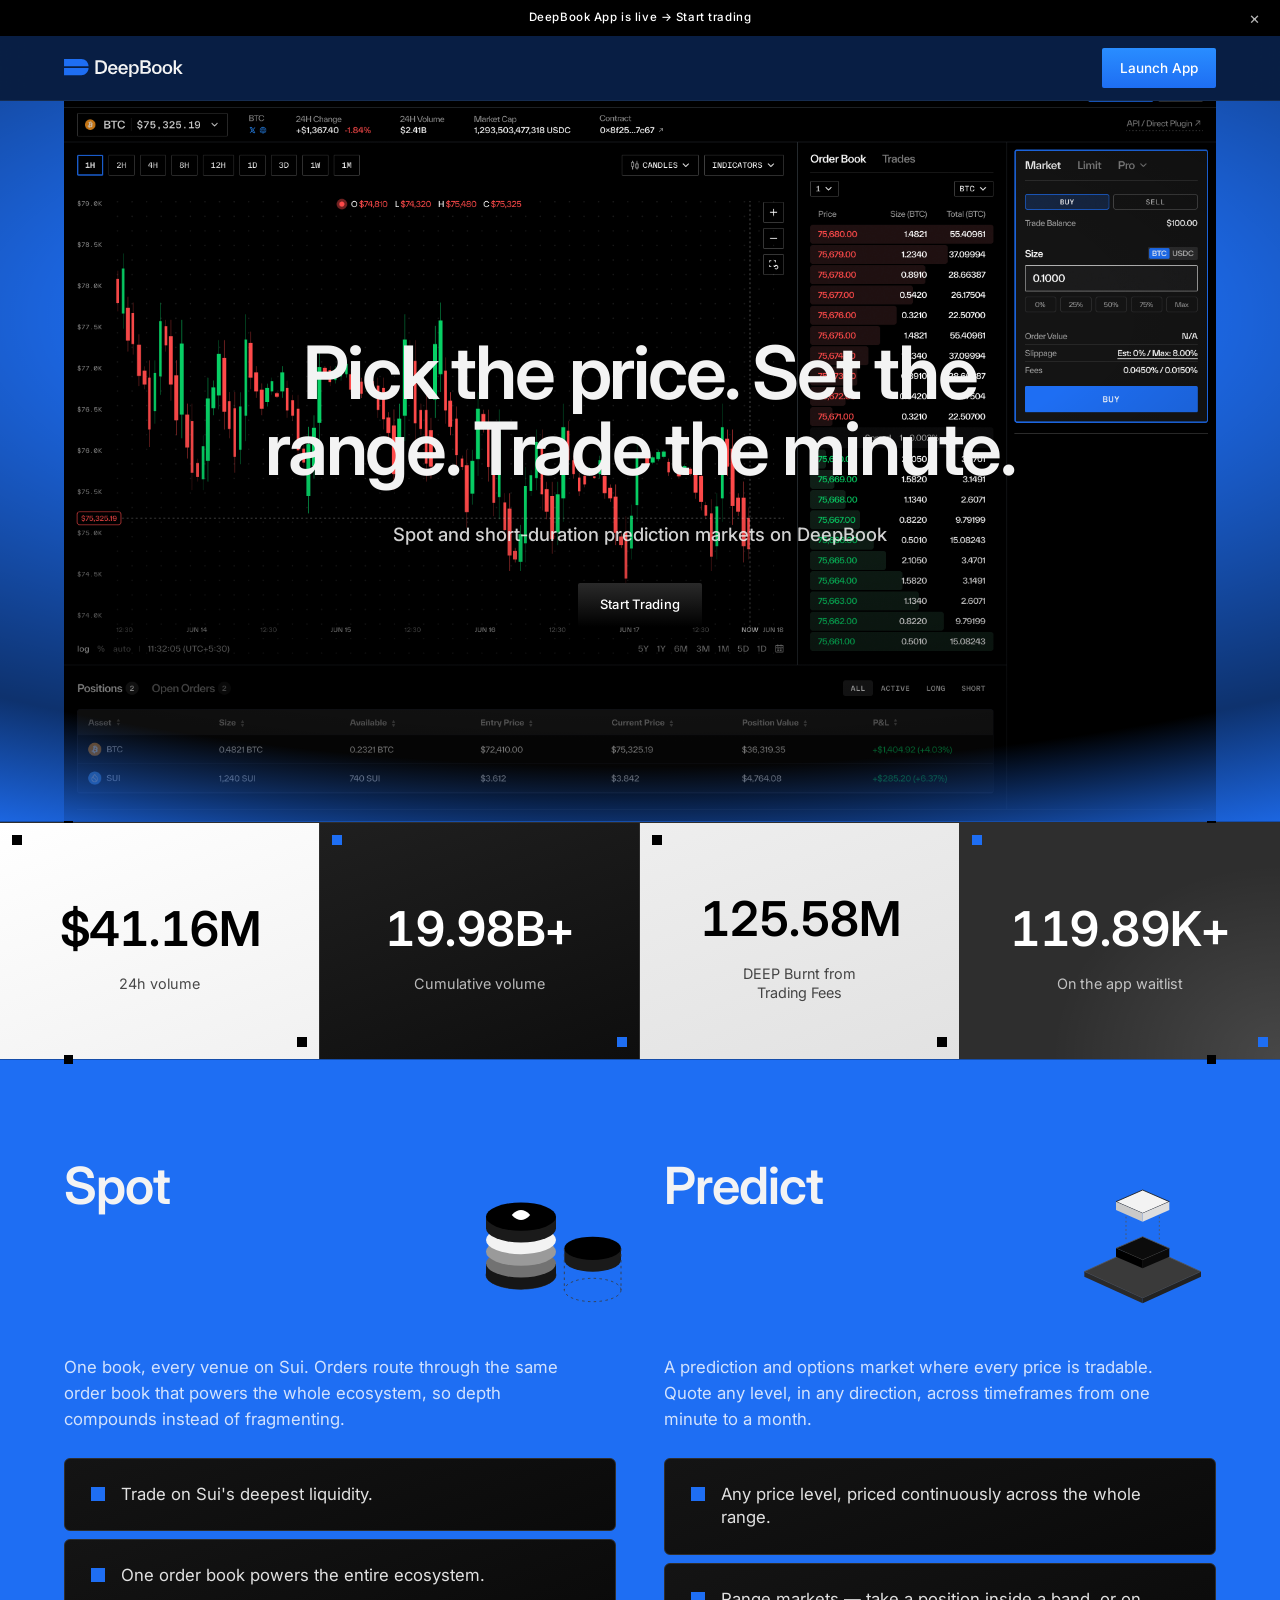
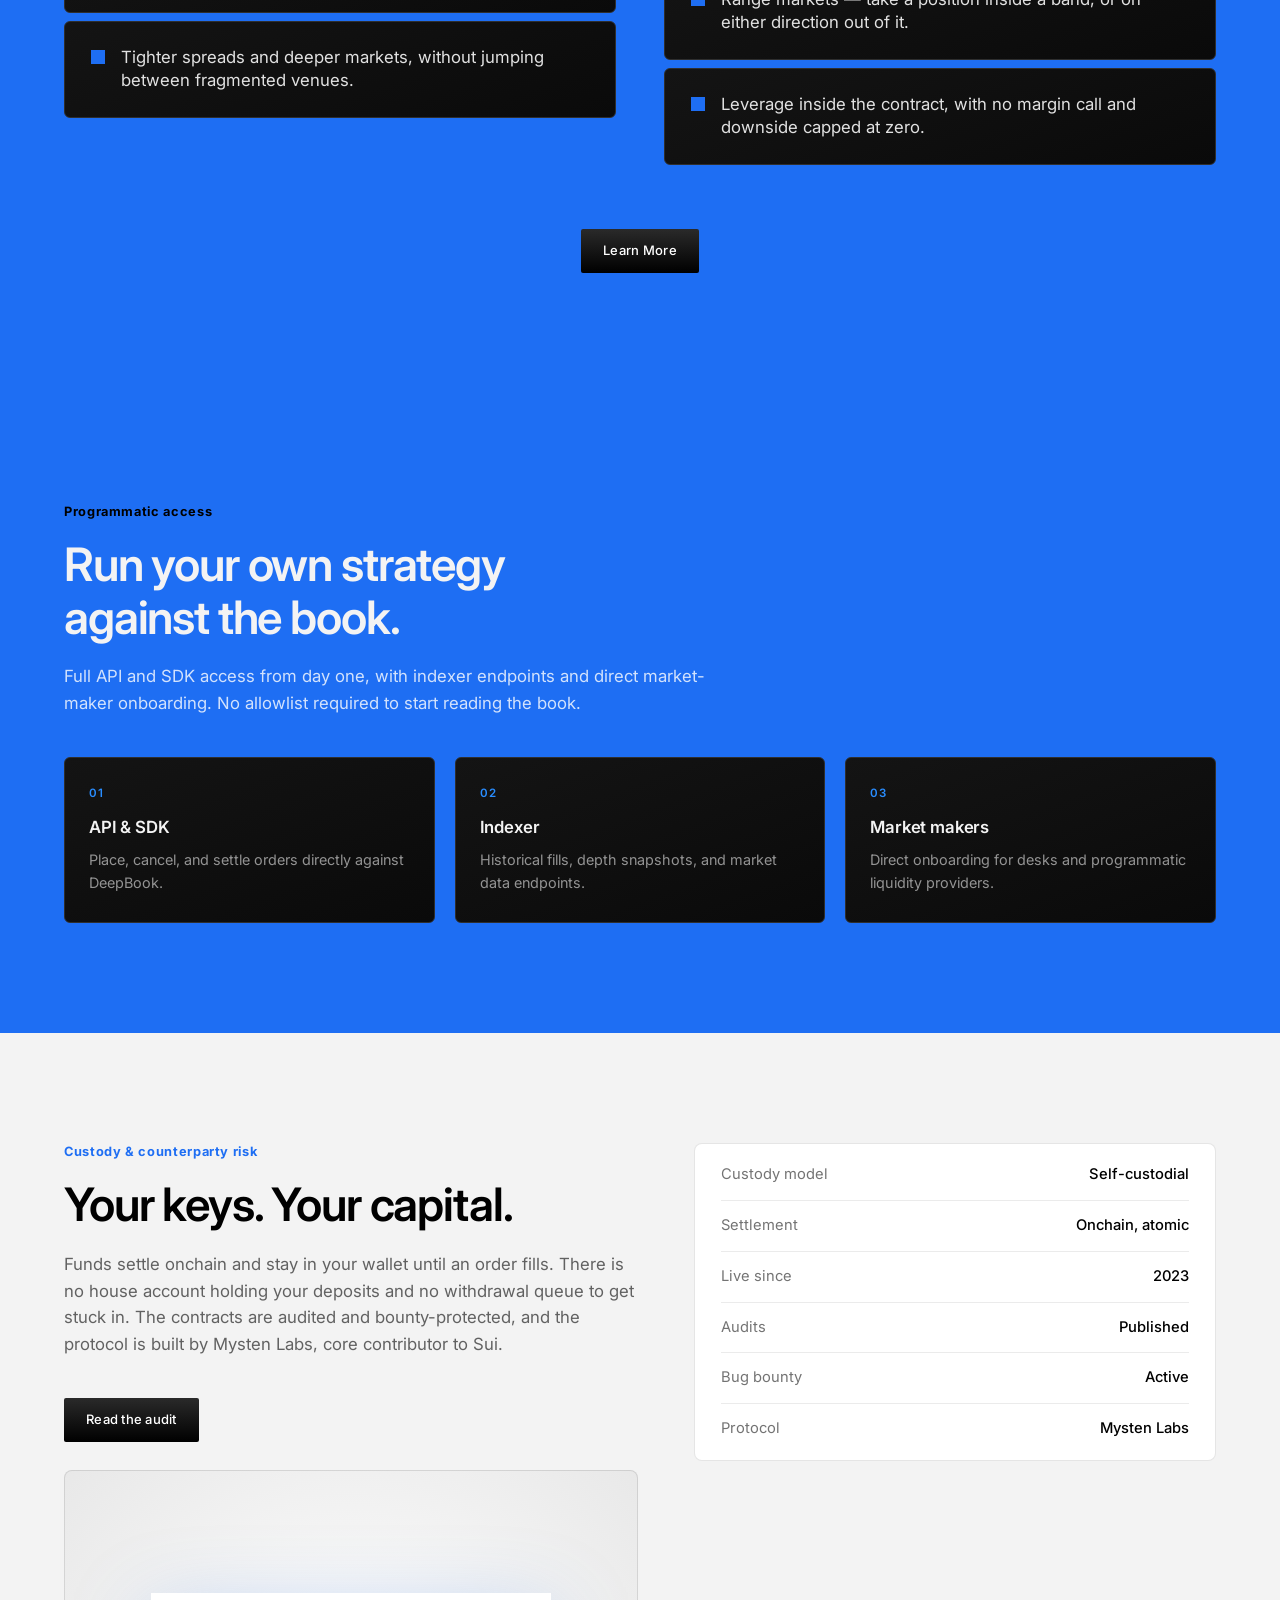
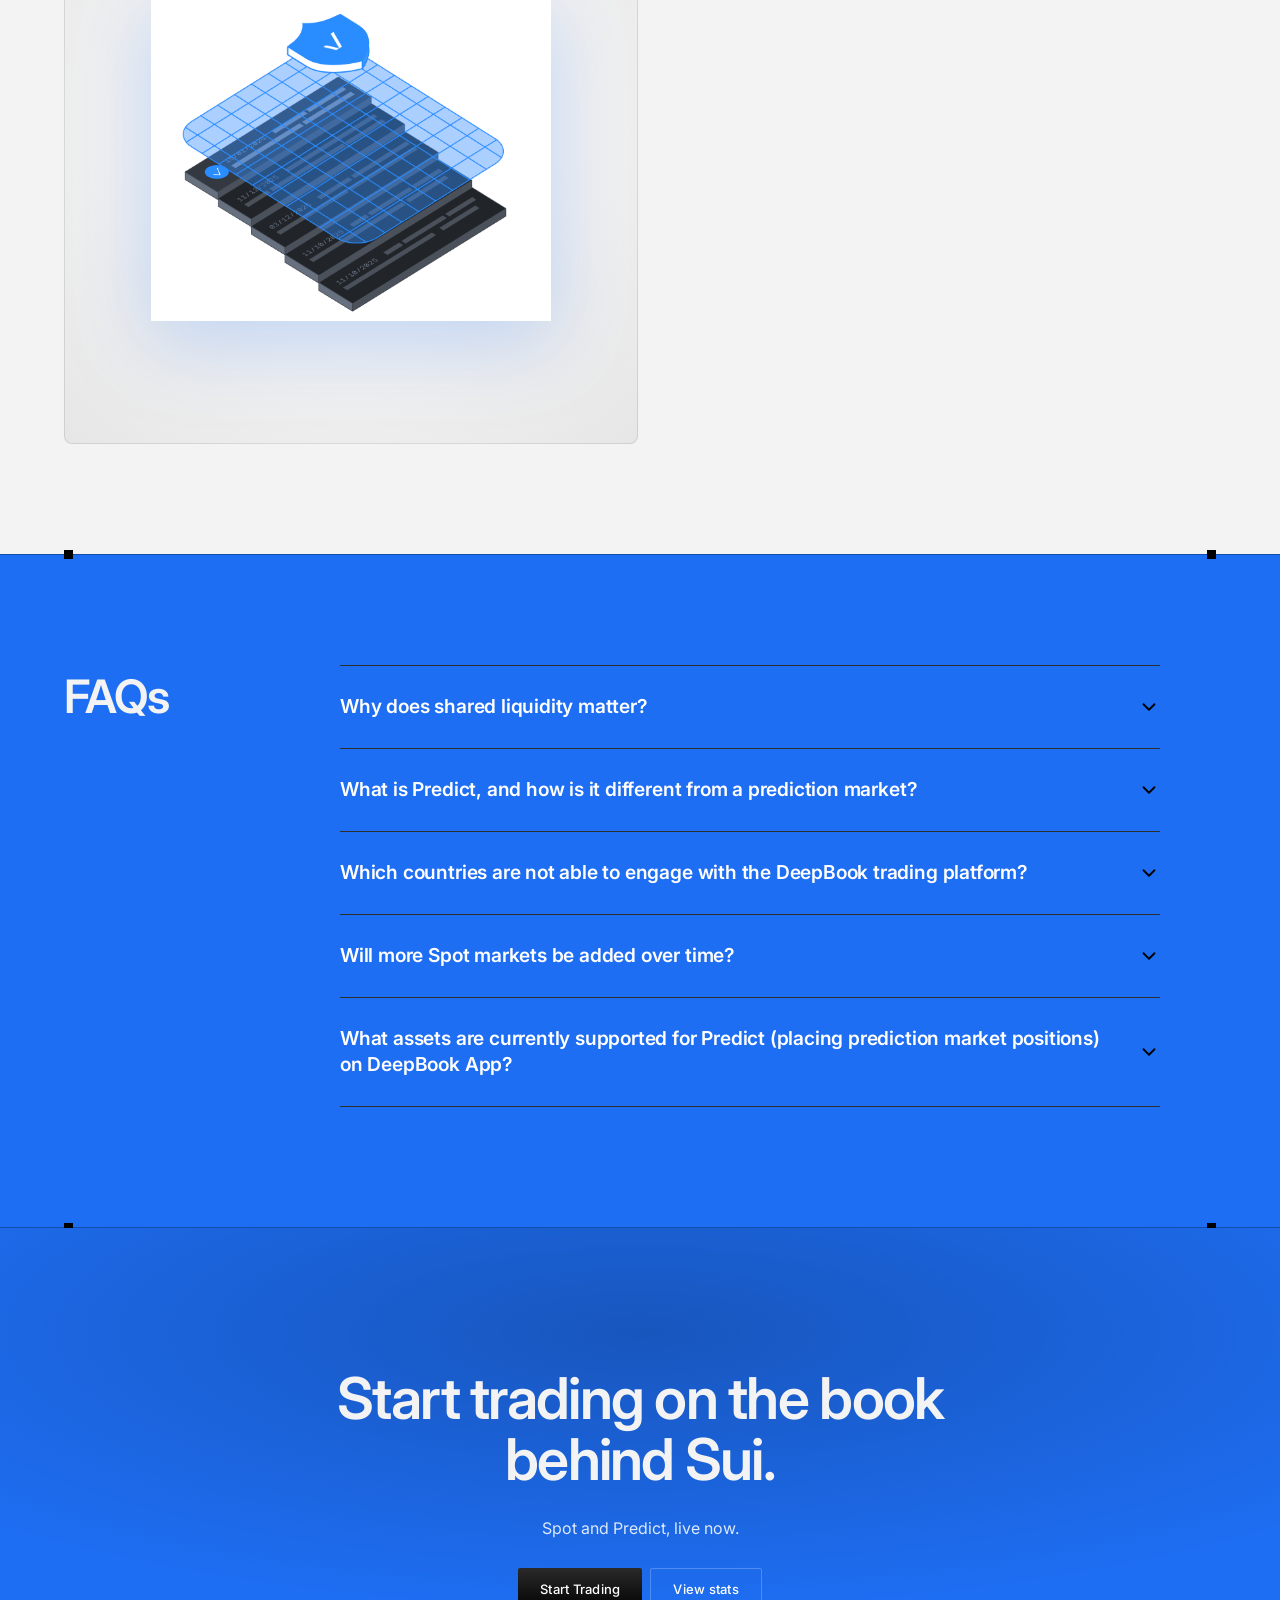
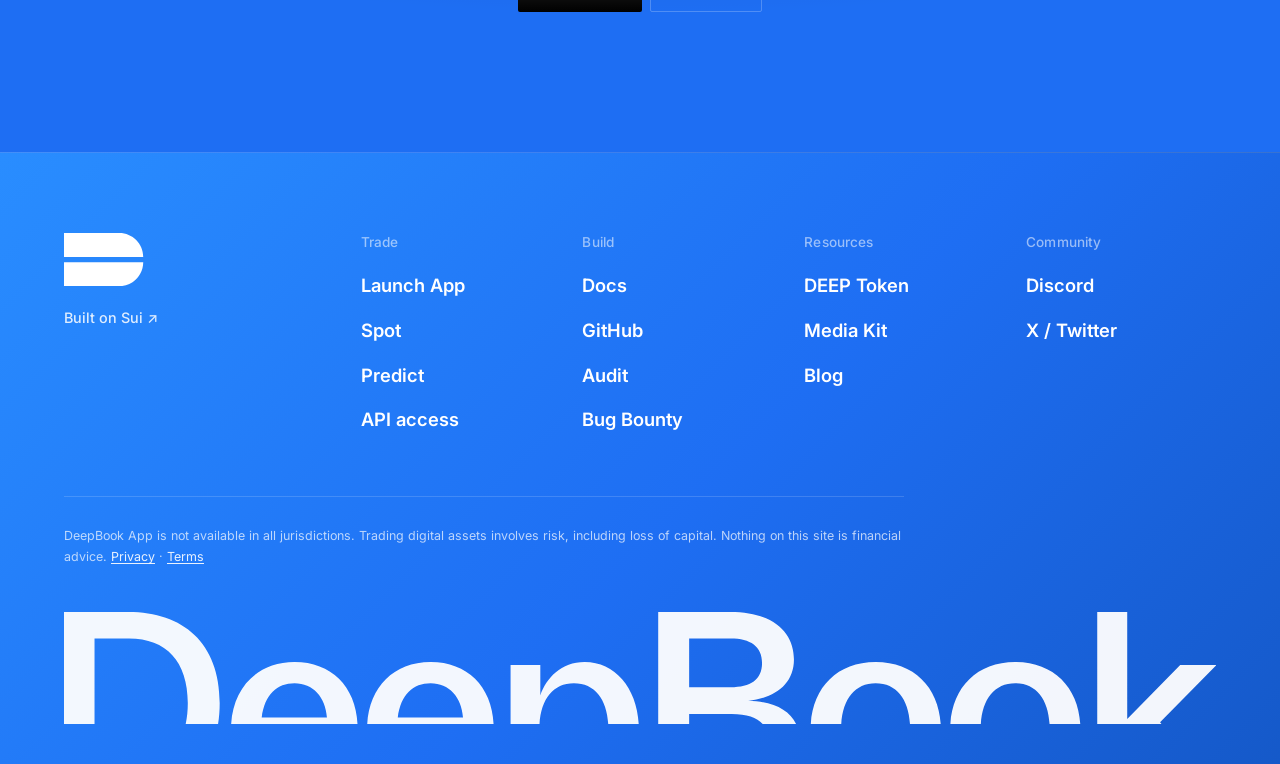
==== index.html @ b61e2be9 "v3: invert palette — blue background, white text, black accent Forked from v2 (all hero video / grad" ====
<!DOCTYPE html>
<html lang="en">
<head>
<meta charset="utf-8">
<title>DeepBook on Sui | Fully On-Chain Order Book for DeFi</title>
<meta name="description" content="DeepBook is a fully on-chain order book on Sui powering Spot and Predict markets with deep liquidity and fast settlement.">
<meta name="viewport" content="width=device-width, initial-scale=1">
<link rel="preconnect" href="https://fonts.googleapis.com">
<link rel="preconnect" href="https://fonts.gstatic.com" crossorigin>
<link href="https://fonts.googleapis.com/css2?family=Inter:wght@300;400;500;600;700&display=swap" rel="stylesheet">
<style>
/* ============================ TOKENS ============================ */
:root{
  --blue:#1E6EF3;
  --blue-bright:#298DFF;
  --black:#000000;
  --ink:#161616;
  --ink-2:#2E2E2E;
  --grey:#727272;
  --paper:#F3F3F3;
  --white:#FFFFFF;
  --up:#3DDC97;
  --down:#FF6B6B;
  --ease:cubic-bezier(0.16,1,0.3,1);
  --ease-db:cubic-bezier(0.65,0,0.35,1);
  --container:1440px;
  --pad:clamp(20px,5vw,80px);
  --font:"Inter",system-ui,-apple-system,sans-serif;
}
*,*::before,*::after{box-sizing:border-box;margin:0;padding:0}
html{-webkit-font-smoothing:antialiased;-moz-osx-font-smoothing:grayscale;scroll-behavior:smooth}
/* v3: inverted palette — blue is now the dominant background (was black), white stays the
   primary text color, black becomes the accent (was blue's role in v1/v2). */
body{font-family:var(--font);background:var(--blue);color:var(--paper);line-height:1.35;overflow-x:hidden}
a{color:inherit;text-decoration:none}
ul{list-style:none}
img,svg{display:block;max-width:100%}
::selection{background:#000;color:#fff}
button{font:inherit;color:inherit;background:none;border:none;cursor:pointer}
body::-webkit-scrollbar{width:0}
a:focus-visible,button:focus-visible{outline:2px solid #000;outline-offset:3px}

.container{max-width:var(--container);margin:0 auto;padding-left:var(--pad);padding-right:var(--pad);width:100%}
.blue{color:var(--blue)}

/* ============================ DIVIDER MOTIF ============================ */
.divider{position:relative;width:100%}
.divider .line{height:1px;width:100%;background:rgba(0,0,0,.3)}
.divider .cubes{position:absolute;top:-4px;left:0;width:100%}
.divider .cubes .inner{max-width:var(--container);margin:0 auto;padding:0 var(--pad);display:flex;justify-content:space-between}
.divider .cube{width:9px;height:9px;background:#000}

/* ============================ BUTTONS ============================ */
.btn{display:inline-flex;align-items:center;justify-content:center;height:44px;padding:0 22px;
  font-size:.8125rem;font-weight:500;letter-spacing:.02em;border-radius:2px;position:relative;overflow:hidden;
  transition:background .35s var(--ease-db),color .35s var(--ease-db),transform .35s var(--ease)}
/* .btn--blue keeps its name for parity with the other versions' markup, but in v3 black is
   the accent color, so it renders black — a blue button on a blue page would disappear. */
.btn--blue{background:linear-gradient(180deg,#2a2a2a,#000);color:#fff}
.btn--blue:hover{background:#000}
.btn--ghost{background:transparent;color:#fff;border:1px solid rgba(255,255,255,.22)}
.btn--ghost:hover{background:#fff;color:#000}
.btn--black{background:var(--ink);color:#fff}
.btn--black:hover{background:#000}
.btn:active{transform:translateY(1px)}
.btn-row{display:flex;gap:8px;flex-wrap:wrap}

/* ============================ NAV ============================ */
.pencil{background:#000;color:#fff;display:flex;align-items:center;justify-content:center;gap:14px;
  height:36px;font-size:.72rem;letter-spacing:.05em;position:relative;z-index:60}
.pencil a{display:inline-flex;align-items:center;gap:6px;font-weight:500;transition:opacity .3s}
.pencil a:hover{opacity:.75}
.pencil-close{position:absolute;right:16px;top:50%;transform:translateY(-50%);color:#fff;opacity:.7;font-size:1.05rem;
  line-height:1;padding:4px;transition:opacity .2s}
.pencil-close:hover{opacity:1}

.nav{position:sticky;top:0;z-index:50;background:rgba(0,0,0,.72);backdrop-filter:blur(14px);
  border-bottom:1px solid rgba(255,255,255,.06)}
.nav .inner{max-width:var(--container);margin:0 auto;padding:0 var(--pad);height:64px;display:flex;align-items:center;justify-content:space-between}
.nav-logo svg{width:120px;height:auto}
.nav-logo svg path:first-child{fill:var(--blue)}
.nav-menu{display:flex;align-items:center;gap:4px}
.nav-link{position:relative;padding:8px 14px;font-size:.9rem;font-weight:400;color:rgba(255,255,255,.82);
  overflow:hidden;display:inline-block}
.nav-link span{display:inline-block;transition:transform .4s var(--ease)}
.nav-link::after{content:attr(data-t);position:absolute;left:14px;top:100%;color:#fff}
.nav-link:hover span{transform:translateY(-140%)}
.nav-link:hover::after{transform:translateY(-100%);transition:transform .4s var(--ease)}
.nav-right{display:flex;align-items:center;gap:10px}
.nav .docs{height:40px;padding:0 18px;background:linear-gradient(180deg,var(--blue-bright),var(--blue));color:#fff;border-radius:2px;font-size:.85rem;font-weight:500;
  display:inline-flex;align-items:center;transition:background .3s}
.nav .docs:hover{background:linear-gradient(180deg,var(--blue),#1559c9)}
.hamb{display:none;width:40px;height:40px;border:1px solid rgba(255,255,255,.16);border-radius:2px;
  align-items:center;justify-content:center}
.hamb span{display:block;width:16px;height:2px;background:#fff;position:relative}
.hamb span::before,.hamb span::after{content:"";position:absolute;left:0;width:16px;height:2px;background:#fff}
.hamb span::before{top:-5px}.hamb span::after{top:5px}

/* mobile menu */
.mobile-menu{position:fixed;inset:0;z-index:45;background:#000;padding:120px var(--pad) 40px;
  display:flex;flex-direction:column;gap:0;transform:translateY(-100%);transition:transform .5s var(--ease);visibility:hidden}
.mobile-menu.open{transform:translateY(0);visibility:visible}
.mobile-menu a.m-link{font-size:2rem;font-weight:500;padding:20px 0;display:flex;align-items:center;gap:16px;
  border-bottom:1px solid rgba(255,255,255,.08)}
.mobile-menu a.m-link .c{width:12px;height:12px;background:var(--blue)}
.mobile-actions{margin-top:auto;display:flex;gap:10px;flex-wrap:wrap}
/* On the black mobile-menu overlay, .btn--blue's new black fill would vanish — revert to blue here. */
.mobile-menu .btn--blue{background:linear-gradient(180deg,var(--blue-bright),var(--blue))}

/* ============================ HERO ============================ */
.hero{position:relative;min-height:80vh;display:flex;align-items:center;justify-content:center;
  text-align:center;overflow:hidden;padding:120px var(--pad) 80px}
.hero .hero-video{position:absolute;top:0;left:var(--pad);width:calc(100% - var(--pad)*2);height:100%;object-fit:cover;z-index:0;background:var(--blue)}
.hero::after{content:"";position:absolute;inset:0;z-index:1;
  background:radial-gradient(120% 80% at 50% 30%,transparent 30%,rgba(0,0,0,.55) 78%,var(--blue) 100%)}
.hero .content{position:relative;z-index:2;max-width:820px;display:flex;flex-direction:column;align-items:center;gap:36px}
.h1{font-size:clamp(2.7rem,7vw,4.6rem);font-weight:600;letter-spacing:-.03em;line-height:1.03}
.hero-sub{font-size:clamp(1rem,2vw,1.15rem);font-weight:500;color:rgba(243,243,243,.86);max-width:560px}

/* reveal */
[data-reveal]{opacity:0;transform:translateY(24px);transition:opacity .9s var(--ease),transform .9s var(--ease)}
[data-reveal].in{opacity:1;transform:none}

/* ============================ SECTION SHELL ============================ */
.sect{padding:110px 0}
.sect-label{font-size:.8rem;letter-spacing:.05em;color:#000;margin-bottom:18px;font-weight:700}
.sect h2{font-size:clamp(1.9rem,3.6vw,2.9rem);font-weight:600;letter-spacing:-.025em;line-height:1.14;margin-bottom:20px;max-width:17ch}
.sect .lede{font-size:1.05rem;color:rgba(255,255,255,.8);max-width:660px;margin-bottom:40px;line-height:1.6}

/* ============================ STATS ============================ */
.stats{display:grid;grid-template-columns:repeat(4,1fr);border-top:1px solid var(--ink-2)}
.stat{position:relative;padding:64px 32px 56px;text-align:center;border-right:1px solid var(--ink-2);
  display:flex;flex-direction:column;align-items:center;gap:12px;min-height:220px;justify-content:center}
.stat:last-child{border-right:none}
.stat.b-white{background:linear-gradient(160deg,#fff,#f1f1f1);color:#000}
.stat.b-black{background:linear-gradient(160deg,#1f1f1f,#0e0e0e);color:#fff}
.stat.b-grey{background:linear-gradient(160deg,#eee,#e2e2e2);color:#000}
.stat.b-darkgrey{background:radial-gradient(130% 150% at 100% 100%,rgba(255,255,255,.12),transparent 55%),var(--ink-2);color:#fff}
.stat .num{font-size:clamp(2rem,4vw,3rem);font-weight:600;letter-spacing:-.03em;font-variant-numeric:tabular-nums}
.stat .lab{font-size:.9rem;opacity:.7;max-width:160px}
.stat .cube-t,.stat .cube-b{position:absolute;width:10px;height:10px;background:var(--blue)}
.stat .cube-t{top:12px;left:12px}
.stat .cube-b{bottom:12px;right:12px}
.stat.b-white .cube-t,.stat.b-white .cube-b,.stat.b-grey .cube-t,.stat.b-grey .cube-b{background:#000}

/* ============================ CARDS ============================ */
.cards-grid{display:grid;grid-template-columns:repeat(4,1fr);gap:20px}
.cards-grid.cards-3{grid-template-columns:repeat(3,1fr)}
.card{border:1px solid var(--ink-2);border-radius:6px;padding:28px 24px;background:linear-gradient(160deg,#141414,#0a0a0a)}
.card .k{display:block;font-size:.72rem;letter-spacing:.09em;color:var(--blue-bright);margin-bottom:16px;font-weight:600}
.card h3{font-size:1.05rem;font-weight:600;letter-spacing:-.01em;margin-bottom:10px;line-height:1.3}
.card p{font-size:.9rem;color:rgba(243,243,243,.58);line-height:1.55}

/* ============ SPOT + PREDICT FEATURE CARD LISTS (heading + illustration + bullet cards) ============ */
.feature-cards{padding:100px 0 120px;background:var(--blue)}
.fc-grid{display:grid;grid-template-columns:1fr 1fr;gap:48px}
.fc-head{position:relative;display:flex;justify-content:space-between;align-items:flex-start;gap:20px;min-height:180px;margin-bottom:14px}
.fc-head h2{font-size:clamp(2.4rem,4vw,3.4rem);font-weight:600;letter-spacing:-.02em;line-height:1}
.fc-art{width:150px;height:160px;flex:0 0 auto}
.fc-art svg{width:100%;height:100%;overflow:visible}
.fc-lede{font-size:1.05rem;line-height:1.55;color:rgba(255,255,255,.8);max-width:46ch;margin-bottom:26px}
.fc-list{display:flex;flex-direction:column;gap:8px}
.fc-item{display:flex;gap:16px;align-items:flex-start;padding:24px 26px;border:1px solid var(--ink-2);border-radius:6px;background:linear-gradient(160deg,#141414,#0a0a0a)}
.fc-item .fb{width:14px;height:14px;background:var(--blue);flex:0 0 auto;margin-top:4px}
.fc-item p{font-size:1.05rem;color:rgba(243,243,243,.92);line-height:1.4}
.learn-more-wrap{display:flex;justify-content:center;padding-top:64px}

/* ============ FAQs (bottom of page) ============ */
.faqs{padding:110px 0 120px}
.faqs h2{font-size:clamp(2rem,3.6vw,2.9rem);font-weight:600;letter-spacing:-.02em;margin-bottom:0}
.faqs-grid{display:grid;grid-template-columns:220px 1fr;gap:56px;align-items:start}
.faqs-list{max-width:820px;border-top:1px solid var(--ink-2)}
.faq-item{border-bottom:1px solid var(--ink-2)}
.faq-toggle{width:100%;display:flex;align-items:center;justify-content:space-between;gap:20px;
  padding:28px 0;font-size:clamp(1.02rem,1.7vw,1.2rem);font-weight:600;letter-spacing:-.01em;color:#fff;text-align:left}
.faq-toggle .chev{flex:0 0 auto;width:22px;height:22px;color:#000;transition:transform .35s var(--ease)}
.faq-toggle[aria-expanded="true"] .chev{transform:rotate(180deg)}
.faq-panel{overflow:hidden;max-height:0;transition:max-height .45s var(--ease)}
.faq-panel .faq-a{padding:0 0 30px;font-size:1rem;line-height:1.6;color:rgba(255,255,255,.82);max-width:700px}
.faq-panel .faq-a p{margin-bottom:14px!important}
.faq-panel .faq-a ul{margin:0 0 14px;padding-left:20px;list-style:disc}
.faq-panel .faq-a li{margin-bottom:8px}
.faq-panel .faq-a a{color:#000;text-decoration:underline;text-underline-offset:2px;font-weight:600}
.faq-panel .faq-a a:hover{color:#fff}

@media(max-width:900px){
  .fc-grid{grid-template-columns:1fr;gap:64px}
}

/* ============================ CUSTODY (LIGHT) ============================ */
.custody{background:var(--paper);color:#000}
.custody .sect-label{color:var(--blue)}
.custody .lede{color:rgba(0,0,0,.6)}
.custody-grid{display:grid;grid-template-columns:1.1fr 1fr;gap:56px;align-items:start}
.attest{border:1px solid rgba(0,0,0,.1);border-radius:8px;background:#fff;padding:6px 26px}
.attest .row{display:flex;justify-content:space-between;padding:15px 0;border-bottom:1px solid rgba(0,0,0,.08);font-size:.92rem}
.attest .row:last-child{border-bottom:0}
.attest .row span:first-child{color:rgba(0,0,0,.55)}
.attest .row span:last-child{font-weight:500}
.custody-art{aspect-ratio:1;border:1px solid rgba(0,0,0,.1);border-radius:8px;position:relative;overflow:hidden;
  background:radial-gradient(circle at 50% 45%,#fff,#e6e6e6);margin-top:28px}
.shield{position:absolute;inset:0;display:flex;align-items:center;justify-content:center}
.shield .sec-img{width:70%;height:auto;filter:drop-shadow(0 20px 40px rgba(30,110,243,.25))}
.shield .ring{position:absolute;border:1px solid rgba(30,110,243,.25);border-radius:50%;animation:pulse 3.4s ease-out infinite}
@keyframes pulse{0%{width:40%;height:40%;opacity:.9}100%{width:96%;height:96%;opacity:0}}

/* ============================ CLOSING CTA ============================ */
.cta{position:relative;padding:140px var(--pad);text-align:center;overflow:hidden;
  background:radial-gradient(120% 90% at 50% 20%,rgba(0,0,0,.22),transparent 60%),var(--blue)}
.cta .content{position:relative;z-index:2;max-width:640px;margin:0 auto;display:flex;flex-direction:column;align-items:center;gap:28px}
.cta h2{font-size:clamp(2.2rem,5.5vw,3.6rem);font-weight:600;letter-spacing:-.03em;line-height:1.06}
.cta .desc{color:rgba(255,255,255,.85);max-width:360px}

/* ============================ FOOTER ============================ */
.footer{background:linear-gradient(135deg,var(--blue-bright),var(--blue) 55%,#1559c9);border-top:1px solid rgba(255,255,255,.15);padding:80px 0 40px}
.footer-grid{display:grid;grid-template-columns:.6fr 2fr;gap:40px;margin-bottom:44px}
.footer-logo svg{width:80px;height:auto}
.footer-sui{display:inline-flex;align-items:center;gap:6px;margin-top:22px;font-size:.9rem;font-weight:500;color:rgba(255,255,255,.85);transition:opacity .25s}
.footer-sui:hover{opacity:.7}
.footer-links{display:grid;grid-template-columns:repeat(4,1fr);gap:32px}
.f-col h4{font-size:.85rem;text-transform:none;letter-spacing:.01em;color:rgba(255,255,255,.55);margin-bottom:22px;font-weight:500}
.f-col li{margin-bottom:20px}
.f-col a{font-size:1.15rem;font-weight:600;color:#fff;position:relative;display:inline-block;transition:opacity .25s,transform .25s var(--ease-db)}
.f-col a:hover{opacity:.75;transform:translateX(6px)}
.disclosure{padding-top:28px;border-top:1px solid rgba(255,255,255,.15);font-size:.78rem;color:rgba(255,255,255,.7);
  line-height:1.7;max-width:840px;margin-bottom:44px}
.disclosure a{color:rgba(255,255,255,.9);text-decoration:underline;text-underline-offset:2px}
.disclosure a:hover{color:#fff}
.footer-word{width:100%;opacity:.95}
.footer-word svg{width:100%;height:auto}

/* ============================ RESPONSIVE ============================ */
@media(max-width:991px){
  .custody-grid{grid-template-columns:1fr}
  .faqs-grid{grid-template-columns:1fr}
  .faqs h2{margin-bottom:24px}
  .stats{grid-template-columns:1fr 1fr}
  .stat:nth-child(2n){border-right:none}
  .footer-grid{grid-template-columns:1fr}
  .footer-links{grid-template-columns:repeat(2,1fr)}
  .cards-grid{grid-template-columns:repeat(2,1fr)}
}
@media(max-width:767px){
  .nav-menu{display:none}
  .hamb{display:flex}
  .nav .docs{display:none}
  .stats{grid-template-columns:1fr}
  .stat{border-right:none;border-bottom:1px solid var(--ink-2)}
  .footer-links{grid-template-columns:1fr}
  .cards-grid,.cards-grid.cards-3{grid-template-columns:1fr}
}
@media (prefers-reduced-motion:reduce){
  *{animation-duration:.01ms!important;animation-iteration-count:1!important;transition-duration:.01ms!important;scroll-behavior:auto!important}
}
</style>
</head>
<body>

<!-- ===================== ANNOUNCEMENT BAR ===================== -->
<!-- FLAG: launch-window asset, expected to be replaced within weeks. Content lives in one string below; swap freely. -->
<div class="pencil" id="announceBar">
  <a href="https://app.deepbook.tech" data-analytics="announce-bar">DeepBook App is live &rarr; Start trading</a>
  <button class="pencil-close" id="announceClose" aria-label="Dismiss announcement">&times;</button>
</div>

<!-- ===================== NAV ===================== -->
<header class="nav">
  <div class="inner">
    <a href="#top" class="nav-logo" aria-label="DeepBook">
      <svg viewBox="0 0 133 21" fill="none"><path d="M27.1875 9.96484C27.1875 14.4024 23.5899 18 19.1523 18H0V9.96484H27.1875ZM19.1523 0C23.5899 0 27.1875 3.59755 27.1875 8.03516H0V0H19.1523Z" fill="#1E6EF3"></path><path d="M40.2037 1.44296C41.7292 1.44296 43.0566 1.72032 44.1859 2.29487C45.3152 2.86941 46.1869 3.72133 46.8011 4.8506C47.4152 5.97988 47.7322 7.3469 47.7322 8.97148C47.7322 10.5961 47.4152 11.9631 46.8011 13.0924C46.1869 14.2216 45.3152 15.0735 44.1859 15.6481C43.0566 16.2226 41.7292 16.5 40.2037 16.5H34.8545V1.44296H40.2037ZM40.2631 14.3009C41.2735 14.3009 42.1453 14.1028 42.8783 13.6867C43.6114 13.2707 44.1661 12.6565 44.5425 11.864C44.9189 11.0715 45.1171 10.1008 45.1171 8.97148C45.1171 7.8422 44.9189 6.87142 44.5425 6.07894C44.1661 5.28647 43.6114 4.6723 42.8783 4.25625C42.1453 3.8402 41.2735 3.64208 40.2631 3.64208H37.4102V14.3009H40.2631ZM59.2857 11.8838L51.3213 11.9433C51.4203 12.9537 51.7175 13.7263 52.2128 14.2613C52.7081 14.7962 53.3421 15.0537 54.1148 15.0537C54.7685 15.0537 55.2837 14.915 55.6601 14.6377C56.0365 14.3603 56.3337 13.9443 56.5318 13.4093H59.0479C58.7111 14.5386 58.1168 15.3905 57.2648 15.9651C56.4129 16.5396 55.3431 16.817 54.0751 16.817C53.0053 16.817 52.0741 16.5792 51.2817 16.1038C50.4892 15.6283 49.875 14.9745 49.459 14.1226C49.0429 13.2707 48.825 12.2999 48.825 11.2102C48.825 10.1206 49.0429 9.14979 49.4788 8.29787C49.9146 7.44596 50.5288 6.79217 51.3213 6.31668C52.1138 5.8412 53.0449 5.60346 54.0949 5.60346C55.145 5.60346 56.0563 5.82139 56.8488 6.27706C57.6413 6.73273 58.2554 7.36671 58.6913 8.19881C59.1272 9.03091 59.3451 10.0017 59.3451 11.0914C59.3451 11.3489 59.3253 11.6065 59.2857 11.8838ZM52.2326 8.09976H52.2524C51.777 8.57524 51.4798 9.28847 51.3411 10.2196H56.7299C56.6903 9.64508 56.5516 9.14979 56.3139 8.73374C56.0761 8.31769 55.7591 7.98088 55.3629 7.74314C54.9667 7.5054 54.5308 7.38653 54.0355 7.38653C53.3025 7.38653 52.7081 7.62427 52.2326 8.09976ZM70.7255 11.8838L62.7611 11.9433C62.8602 12.9537 63.1573 13.7263 63.6526 14.2613C64.1479 14.7962 64.7819 15.0537 65.5546 15.0537C66.2084 15.0537 66.7235 14.915 67.0999 14.6377C67.4763 14.3603 67.7735 13.9443 67.9716 13.4093H70.4877C70.1509 14.5386 69.5566 15.3905 68.7047 15.9651C67.8528 16.5396 66.7829 16.817 65.515 16.817C64.4451 16.817 63.514 16.5792 62.7215 16.1038C61.929 15.6283 61.3148 14.9745 60.8988 14.1226C60.4827 13.2707 60.2648 12.2999 60.2648 11.2102C60.2648 10.1206 60.4827 9.14979 60.9186 8.29787C61.3545 7.44596 61.9686 6.79217 62.7611 6.31668C63.5536 5.8412 64.4847 5.60346 65.5348 5.60346C66.5848 5.60346 67.4961 5.82139 68.2886 6.27706C69.0811 6.73273 69.6953 7.36671 70.1311 8.19881C70.567 9.03091 70.7849 10.0017 70.7849 11.0914C70.7849 11.3489 70.7651 11.6065 70.7255 11.8838ZM63.6724 8.09976H63.6923C63.2168 8.57524 62.9196 9.28847 62.7809 10.2196H68.1697C68.1301 9.64508 67.9914 9.14979 67.7537 8.73374C67.516 8.31769 67.199 7.98088 66.8027 7.74314C66.4065 7.5054 65.9706 7.38653 65.4753 7.38653C64.7423 7.38653 64.1479 7.62427 63.6724 8.09976ZM80.7983 6.29687L80.7785 6.31668C81.4521 6.79217 81.987 7.44596 82.3634 8.29787C82.7399 9.14979 82.938 10.1008 82.938 11.1706C82.938 12.2404 82.7399 13.1914 82.3634 14.0433C81.987 14.8952 81.4521 15.549 80.7785 16.0245C80.1049 16.5 79.3322 16.7377 78.4803 16.7377C77.9454 16.7377 77.4501 16.6387 76.9746 16.4208C76.4991 16.2028 76.0831 15.9056 75.7066 15.5292C75.3302 15.1528 75.033 14.7169 74.8151 14.2216V20.3831H72.3584V5.82139H74.8151V8.3375C74.9934 7.8422 75.251 7.38653 75.5878 6.97048C75.9246 6.55443 76.3406 6.21762 76.8359 5.96007C77.3312 5.70252 77.8859 5.58364 78.5001 5.58364C79.352 5.58364 80.1247 5.82139 80.7983 6.29687ZM79.1341 14.5584L79.0945 14.5981C79.5303 14.2811 79.8473 13.8452 80.0652 13.2707C80.2832 12.6961 80.402 12.0027 80.402 11.2102C80.402 10.4376 80.303 9.76395 80.0851 9.18941C79.8671 8.61486 79.5501 8.179 79.1143 7.86201C78.6784 7.54502 78.1633 7.38653 77.5491 7.38653C76.9548 7.38653 76.4397 7.54502 76.0038 7.86201C75.5679 8.179 75.251 8.61486 75.033 9.18941C74.8151 9.76395 74.6962 10.4376 74.6962 11.2102C74.6962 11.9829 74.8151 12.6565 75.033 13.231C75.251 13.8056 75.5878 14.2414 76.0236 14.5584C76.4595 14.8754 76.9746 15.0339 77.5689 15.0339C78.1831 15.0339 78.6982 14.8754 79.1341 14.5584ZM95.3927 9.74414L95.3729 9.68471C96.1059 10.2791 96.4823 11.131 96.4823 12.2603C96.4823 13.1518 96.2644 13.9046 95.8286 14.5386C95.3927 15.1726 94.7389 15.6481 93.8672 15.9849C92.9955 16.3217 91.9454 16.4802 90.7171 16.4802H84.7537V1.42315H90.6775C91.886 1.42315 92.8964 1.60145 93.6889 1.95807C94.4813 2.31468 95.0559 2.79017 95.4323 3.38452C95.8087 3.97888 95.987 4.63267 95.987 5.36571C95.987 6.01951 95.8286 6.59405 95.5116 7.08935C95.1946 7.58465 94.7587 7.96107 94.1842 8.23844C93.6096 8.5158 92.9558 8.69411 92.203 8.77336C93.5898 8.8328 94.6596 9.14979 95.3927 9.74414ZM87.3094 3.60245V7.64408H90.7369C92.4605 7.64408 93.3323 6.97048 93.3323 5.64308C93.3323 4.96948 93.1143 4.45437 92.6586 4.11756C92.203 3.78076 91.569 3.60245 90.7369 3.60245H87.3094ZM90.836 14.2811V14.3207C91.8464 14.3207 92.5992 14.1226 93.0945 13.7461C93.5898 13.3697 93.8474 12.815 93.8474 12.0819C93.8474 11.3489 93.5898 10.7942 93.0945 10.4177C92.5992 10.0413 91.8464 9.8432 90.836 9.8432H87.3094V14.2811H90.836ZM100.081 16.0443H100.061C99.2492 15.5688 98.635 14.915 98.1992 14.0631C97.7633 13.2112 97.5454 12.2404 97.5454 11.1508C97.5454 10.0611 97.7633 9.09035 98.1992 8.25825C98.635 7.42615 99.269 6.77236 100.081 6.29687C100.894 5.82139 101.845 5.58364 102.934 5.58364C104.024 5.58364 104.975 5.82139 105.787 6.29687C106.599 6.77236 107.233 7.42615 107.669 8.25825C108.105 9.09035 108.323 10.0611 108.323 11.1508C108.323 12.2404 108.105 13.2112 107.669 14.0631C107.233 14.915 106.599 15.5688 105.787 16.0443C104.975 16.5198 104.024 16.7576 102.934 16.7576C101.845 16.7576 100.894 16.5198 100.081 16.0443ZM104.46 14.5386L104.42 14.5782C104.856 14.2613 105.173 13.8254 105.391 13.2508C105.609 12.6763 105.728 11.9829 105.728 11.1904C105.728 10.4177 105.629 9.74414 105.411 9.1696C105.193 8.59505 104.876 8.15919 104.44 7.8422C104.004 7.52521 103.489 7.36671 102.875 7.36671C102.28 7.36671 101.765 7.52521 101.329 7.8422C100.894 8.15919 100.577 8.59505 100.359 9.1696C100.141 9.74414 100.022 10.4177 100.022 11.1904C100.022 11.9631 100.141 12.6367 100.359 13.2112C100.577 13.7858 100.913 14.2216 101.349 14.5386C101.785 14.8556 102.3 15.0141 102.895 15.0141C103.509 15.0141 104.024 14.8556 104.46 14.5386ZM111.811 16.0443H111.792C110.979 15.5688 110.365 14.915 109.929 14.0631C109.493 13.2112 109.275 12.2404 109.275 11.1508C109.275 10.0611 109.493 9.09035 109.929 8.25825C110.365 7.42615 110.999 6.77236 111.811 6.29687C112.624 5.82139 113.575 5.58364 114.664 5.58364C115.754 5.58364 116.705 5.82139 117.517 6.29687C118.329 6.77236 118.963 7.42615 119.399 8.25825C119.835 9.09035 120.053 10.0611 120.053 11.1508C120.053 12.2404 119.835 13.2112 119.399 14.0631C118.963 14.915 118.329 15.5688 117.517 16.0443C116.705 16.5198 115.754 16.7576 114.664 16.7576C113.575 16.7576 112.624 16.5198 111.811 16.0443ZM116.19 14.5386L116.15 14.5782C116.586 14.2613 116.903 13.8254 117.121 13.2508C117.339 12.6763 117.458 11.9829 117.458 11.1904C117.458 10.4177 117.359 9.74414 117.141 9.1696C116.923 8.59505 116.606 8.15919 116.17 7.8422C115.734 7.52521 115.219 7.36671 114.605 7.36671C114.01 7.36671 113.495 7.52521 113.059 7.8422C112.624 8.15919 112.307 8.59505 112.089 9.1696C111.871 9.74414 111.752 10.4177 111.752 11.1904C111.752 11.9631 111.871 12.6367 112.089 13.2112C112.307 13.7858 112.643 14.2216 113.079 14.5386C113.515 14.8556 114.03 15.0141 114.625 15.0141C115.239 15.0141 115.754 14.8556 116.19 14.5386ZM126.83 10.5564L131.684 16.5H128.673L124.116 10.8932V16.5H121.639V1.44296H124.116V10.2791L128.494 5.82139H131.486L126.83 10.5564Z" fill="currentColor"></path></svg>
    </a>
    <div class="nav-right">
      <a href="https://app.deepbook.tech" class="docs" data-analytics="nav-launch-app">Launch App</a>
      <button class="hamb" id="hamb" aria-label="Menu"><span></span></button>
    </div>
  </div>
</header>

<!-- ===================== MOBILE MENU ===================== -->
<div class="mobile-menu" id="mobileMenu">
  <div class="mobile-actions">
    <a href="https://app.deepbook.tech" class="btn btn--blue" style="flex:1">Launch App</a>
  </div>
</div>

<main>
<!-- ===================== HERO ===================== -->
<section class="hero" id="top">
  <!-- FLAG: drop the recorded clip in at assets/hero-minute-market.mp4 — plays automatically, no code changes needed.
       Until then, the poster frame (trading-app.png) shows as a static placeholder. -->
  <video class="hero-video" id="heroVideo" autoplay muted loop playsinline poster="assets/trading-app.png">
    <source src="assets/hero-minute-market.mp4" type="video/mp4">
  </video>
  <div class="content">
    <h1 class="h1" data-reveal>Pick the price. Set the range. Trade the minute.</h1>
    <p class="hero-sub" data-reveal>Spot and short-duration prediction markets on DeepBook</p>
    <div class="btn-row" data-reveal>
      <a href="https://app.deepbook.tech" class="btn btn--blue" data-cta="primary" data-analytics="hero-primary">Start Trading</a>
    </div>
  </div>
</section>

<!-- ===================== STATS ===================== -->
<!-- FLAG 4: Average spread held back until the figure is competitive (confirm with Amir/Sam), then swap it into
     one of these four tiles. Cumulative volume reads from the same single VOLUME source as the hero subhead. -->
<div class="divider"><div class="line"></div><div class="cubes"><div class="inner"><div class="cube"></div><div class="cube"></div></div></div></div>
<section id="stats">
  <div class="stats">
    <div class="stat b-white"><span class="cube-t"></span><span class="cube-b"></span><span class="num" data-count="41.2" data-suffix="M" data-prefix="$">$41.2M</span><span class="lab">24h volume</span></div>
    <div class="stat b-black"><span class="cube-t"></span><span class="cube-b"></span><span class="num" data-volume-count>$20B+</span><span class="lab">Cumulative volume</span></div>
    <div class="stat b-grey"><span class="cube-t"></span><span class="cube-b"></span><span class="num" data-count="125.7" data-suffix="M">125.7M</span><span class="lab">DEEP Burnt from Trading Fees</span></div>
    <div class="stat b-darkgrey"><span class="cube-t"></span><span class="cube-b"></span><span class="num" data-count="120" data-suffix="K+">120K+</span><span class="lab">On the app waitlist</span></div>
  </div>
</section>

<!-- ===================== SPOT + PREDICT FEATURES ===================== -->
<div class="divider"><div class="line"></div><div class="cubes"><div class="inner"><div class="cube"></div><div class="cube"></div></div></div></div>

<!-- ===================== SPOT ===================== -->
<section class="feature-cards" id="spot">
  <div class="container">
    <div class="fc-grid">
      <!-- Spot (Traders-style layout) -->
      <div class="fc-block" data-reveal>
        <div class="fc-head">
          <h2>Spot</h2>
          <div class="fc-art" aria-hidden="true">
            <svg viewBox="0 0 180 180" fill="none" xmlns="http://www.w3.org/2000/svg">
              <ellipse cx="66" cy="132" rx="42" ry="17" fill="#0c0c0c" stroke="#2E2E2E"/>
              <path d="M24 118v14a42 17 0 0 0 84 0v-14" fill="#161616"/>
              <ellipse cx="66" cy="118" rx="42" ry="17" fill="#727272"/>
              <ellipse cx="66" cy="104" rx="42" ry="17" fill="#9a9a9a"/>
              <ellipse cx="66" cy="90" rx="42" ry="17" fill="#F3F3F3"/>
              <path d="M24 62v14a42 17 0 0 0 84 0V62" fill="#1a1a1a"/>
              <ellipse cx="66" cy="62" rx="42" ry="17" fill="#000"/>
              <path d="M55 60c3-4 8-6 11-6s8 2 11 6c-3 4-8 6-11 6s-8-2-11-6z" fill="#fff"/>
              <path d="M118 100v14a34 14 0 0 0 68 0v-14" fill="#1a1a1a"/>
              <ellipse cx="152" cy="100" rx="34" ry="14" fill="#000"/>
              <ellipse cx="152" cy="150" rx="34" ry="14" fill="none" stroke="#3a3a3a" stroke-dasharray="3 4"/>
              <path d="M118 100v50" stroke="#3a3a3a" stroke-dasharray="3 4"/>
              <path d="M186 100v50" stroke="#3a3a3a" stroke-dasharray="3 4"/>
            </svg>
          </div>
        </div>
        <p class="fc-lede">One book, every venue on Sui. Orders route through the same order book that powers the whole ecosystem, so depth compounds instead of fragmenting.</p>
        <div class="fc-list">
          <div class="fc-item"><span class="fb"></span><p>Trade on Sui's deepest liquidity.</p></div>
          <div class="fc-item"><span class="fb"></span><p>One order book powers the entire ecosystem.</p></div>
          <div class="fc-item"><span class="fb"></span><p>Tighter spreads and deeper markets, without jumping between fragmented venues.</p></div>
        </div>
      </div>
      <!-- Predict (Builders-style layout, content swapped to Predict) -->
      <div class="fc-block" id="predict" data-reveal>
        <div class="fc-head">
          <h2>Predict</h2>
          <div class="fc-art" aria-hidden="true">
            <svg viewBox="0 0 180 180" fill="none" xmlns="http://www.w3.org/2000/svg">
              <path d="M22 128 L92 96 L162 128 L92 160 Z" fill="#3a3a3a" stroke="#555"/>
              <path d="M22 128 L22 134 L92 166 L92 160 Z" fill="#2a2a2a"/>
              <path d="M162 128 L162 134 L92 166 L92 160 Z" fill="#222"/>
              <path d="M60 100 L92 86 L124 100 L92 114 Z" fill="#0c0c0c" stroke="#555"/>
              <path d="M60 100 L60 110 L92 124 L92 114 Z" fill="#000"/>
              <path d="M124 100 L124 110 L92 124 L92 114 Z" fill="#0a0a0a"/>
              <path d="M60 44 L92 30 L124 44 L92 58 Z" fill="#F3F3F3" stroke="#161616"/>
              <path d="M60 44 L60 54 L92 68 L92 58 Z" fill="#c9c9c9"/>
              <path d="M124 44 L124 54 L92 68 L92 58 Z" fill="#dedede"/>
              <line x1="72" y1="62" x2="72" y2="92" stroke="#555" stroke-dasharray="2 3"/>
              <line x1="112" y1="62" x2="112" y2="92" stroke="#555" stroke-dasharray="2 3"/>
            </svg>
          </div>
        </div>
        <p class="fc-lede">A prediction and options market where every price is tradable. Quote any level, in any direction, across timeframes from one minute to a month.</p>
        <div class="fc-list">
          <div class="fc-item"><span class="fb"></span><p>Any price level, priced continuously across the whole range.</p></div>
          <div class="fc-item"><span class="fb"></span><p>Range markets — take a position inside a band, or on either direction out of it.</p></div>
          <div class="fc-item"><span class="fb"></span><p>Leverage inside the contract, with no margin call and downside capped at zero.</p></div>
        </div>
      </div>
    </div>
    <div class="learn-more-wrap">
      <a href="#faqs" class="btn btn--blue">Learn More</a>
    </div>
  </div>
</section>

<!-- ===================== PROGRAMMATIC ACCESS ===================== -->
<section class="sect" id="programmatic">
  <div class="container">
    <div class="sect-label">Programmatic access</div>
    <h2 data-reveal>Run your own strategy against the book.</h2>
    <p class="lede" data-reveal>Full API and SDK access from day one, with indexer endpoints and direct market-maker onboarding. No allowlist required to start reading the book.</p>
    <div class="cards-grid cards-3" data-reveal>
      <div class="card"><span class="k">01</span><h3>API &amp; SDK</h3><p>Place, cancel, and settle orders directly against DeepBook.</p></div>
      <div class="card"><span class="k">02</span><h3>Indexer</h3><p>Historical fills, depth snapshots, and market data endpoints.</p></div>
      <div class="card"><span class="k">03</span><h3>Market makers</h3><p>Direct onboarding for desks and programmatic liquidity providers.</p></div>
    </div>
  </div>
</section>

<!-- ===================== CUSTODY & COUNTERPARTY RISK ===================== -->
<!-- FLAG 6: Non-custodial architecture wording, the Mysten attribution, and the "live since 2023" figure all need
     sign-off from Amir/Sam before publish. -->
<section class="sect custody">
  <div class="container">
    <div class="custody-grid">
      <div>
        <div class="sect-label">Custody &amp; counterparty risk</div>
        <h2 data-reveal>Your keys. Your capital.</h2>
        <p class="lede" data-reveal>Funds settle onchain and stay in your wallet until an order fills. There is no house account holding your deposits and no withdrawal queue to get stuck in. The contracts are audited and bounty-protected, and the protocol is built by Mysten Labs, core contributor to Sui.</p>
        <a href="https://github.com/sui-foundation/security-audits/blob/main/docs/deepbook_v3_audit_final.pdf" target="_blank" rel="noopener" class="btn btn--blue" data-reveal>Read the audit</a>
        <div class="custody-art" data-reveal>
          <div class="shield">
            <div class="ring"></div>
            <div class="ring" style="animation-delay:1.1s"></div>
            <div class="ring" style="animation-delay:2.2s"></div>
            <img src="assets/security-illustration.png" alt="Layered, audited data secured under DeepBook" class="sec-img">
          </div>
        </div>
      </div>
      <div class="attest" data-reveal>
        <div class="row"><span>Custody model</span><span>Self-custodial</span></div>
        <div class="row"><span>Settlement</span><span>Onchain, atomic</span></div>
        <div class="row"><span>Live since</span><span>2023</span></div>
        <div class="row"><span>Audits</span><span>Published</span></div>
        <div class="row"><span>Bug bounty</span><span>Active</span></div>
        <div class="row"><span>Protocol</span><span>Mysten Labs</span></div>
      </div>
    </div>
  </div>
</section>

<!-- ===================== FAQs ===================== -->
<!-- FLAG: jurisdiction exclusion list mirrors the footer disclosure (FLAG 8) — same source of truth, Legal to confirm. -->
<div class="divider"><div class="line"></div><div class="cubes"><div class="inner"><div class="cube"></div><div class="cube"></div></div></div></div>
<section class="faqs" id="faqs">
  <div class="container">
    <div class="faqs-grid">
      <h2 data-reveal>FAQs</h2>
      <div class="faqs-list">
      <div class="faq-item">
        <button class="faq-toggle" aria-expanded="false" aria-controls="faq-panel-1">
          <span>Why does shared liquidity matter?</span>
          <svg class="chev" viewBox="0 0 24 24" fill="none"><path d="M6 9l6 6 6-6" stroke="currentColor" stroke-width="2" stroke-linecap="round" stroke-linejoin="round"/></svg>
        </button>
        <div class="faq-panel" id="faq-panel-1">
          <div class="faq-a">
            <p>Onchain liquidity is often divided across separate apps and order books, leaving less depth available in each venue. DeepBook's spot market allows multiple apps to route through the same book, so liquidity can compound rather than fragment. For traders moving meaningful size, greater shared depth can support tighter spreads and lower slippage.</p>
          </div>
        </div>
      </div>
      <div class="faq-item">
        <button class="faq-toggle" aria-expanded="false" aria-controls="faq-panel-2">
          <span>What is Predict, and how is it different from a prediction market?</span>
          <svg class="chev" viewBox="0 0 24 24" fill="none"><path d="M6 9l6 6 6-6" stroke="currentColor" stroke-width="2" stroke-linecap="round" stroke-linejoin="round"/></svg>
        </button>
        <div class="faq-panel" id="faq-panel-2">
          <div class="faq-a">
            <p>A prediction market gives you a fixed set of yes-or-no bets that someone else defined, like whether Bitcoin closes above $100,000 by December, and most of that menu has already settled at zero or one hundred. The position you hold is a dead-end token you cannot use elsewhere. Predict works differently. You name any price you want, like 94,820 right now, in any direction, including ranges between two prices, across timeframes from one minute to a month, and the market is created on demand and priced for you in real time. One shared pool takes the other side of every trade, so a quote is always available, where prediction markets depend on finding another taker. The closest traditional analog is asking a derivatives desk for a custom quote, automated and running onchain.</p>
          </div>
        </div>
      </div>
      <div class="faq-item">
        <button class="faq-toggle" aria-expanded="false" aria-controls="faq-panel-3">
          <span>Which countries are not able to engage with the DeepBook trading platform?</span>
          <svg class="chev" viewBox="0 0 24 24" fill="none"><path d="M6 9l6 6 6-6" stroke="currentColor" stroke-width="2" stroke-linecap="round" stroke-linejoin="round"/></svg>
        </button>
        <div class="faq-panel" id="faq-panel-3">
          <div class="faq-a">
            <p>The following jurisdictions are excluded from accessing the DeepBook trading platform:</p>
            <ul>
              <li>Australia, Belgium, France, Germany, Hungary, Italy, Netherlands, Ontario, Poland, Quebec, Russia, Singapore, Slovakia, Taiwan, Thailand, the United Kingdom, and the United States.</li>
              <li>OFAC-sanctioned jurisdictions: Iran, Cuba, North Korea, and the Crimea, Donetsk, and Luhansk regions of Ukraine.</li>
            </ul>
          </div>
        </div>
      </div>
      <div class="faq-item">
        <button class="faq-toggle" aria-expanded="false" aria-controls="faq-panel-4">
          <span>Will more Spot markets be added over time?</span>
          <svg class="chev" viewBox="0 0 24 24" fill="none"><path d="M6 9l6 6 6-6" stroke="currentColor" stroke-width="2" stroke-linecap="round" stroke-linejoin="round"/></svg>
        </button>
        <div class="faq-panel" id="faq-panel-4">
          <div class="faq-a">
            <p>DeepBook App is designed to provide access to markets available on the DeepBook protocol. Additional trading pairs may become available over time as the app expands. Check the app for the latest supported markets. DeepBook will continue to assess other asset support &mdash; look for updates on <a href="https://app.deepbook.tech" target="_blank" rel="noopener">app.deepbook.tech</a> and on X at <a href="https://x.com/DeepBookonSui" target="_blank" rel="noopener">@DeepBookonSui</a>.</p>
          </div>
        </div>
      </div>
      <div class="faq-item">
        <button class="faq-toggle" aria-expanded="false" aria-controls="faq-panel-5">
          <span>What assets are currently supported for Predict (placing prediction market positions) on DeepBook App?</span>
          <svg class="chev" viewBox="0 0 24 24" fill="none"><path d="M6 9l6 6 6-6" stroke="currentColor" stroke-width="2" stroke-linecap="round" stroke-linejoin="round"/></svg>
        </button>
        <div class="faq-panel" id="faq-panel-5">
          <div class="faq-a">
            <p>BTC is currently the only asset supported, however DeepBook will continue to assess other asset support &mdash; look for updates on <a href="https://app.deepbook.tech" target="_blank" rel="noopener">app.deepbook.tech</a> and on X at <a href="https://x.com/DeepBookonSui" target="_blank" rel="noopener">@DeepBookonSui</a>.</p>
          </div>
        </div>
      </div>
    </div>
    </div>
  </div>
</section>

<!-- ===================== CLOSING CTA ===================== -->
<div class="divider"><div class="line"></div><div class="cubes"><div class="inner"><div class="cube"></div><div class="cube"></div></div></div></div>
<section class="cta">
  <div class="content">
    <h2 data-reveal>Start trading on the book behind Sui.</h2>
    <p class="desc" data-reveal>Spot and Predict, live now.</p>
    <div class="btn-row" data-reveal>
      <a href="https://app.deepbook.tech" class="btn btn--blue" data-cta="primary" data-analytics="closing-primary">Start Trading</a>
      <a href="#stats" class="btn btn--ghost" data-analytics="closing-secondary">View stats</a>
    </div>
  </div>
</section>
</main>

<!-- ===================== FOOTER ===================== -->
<footer class="footer">
  <div class="container">
    <div class="footer-grid">
      <div class="footer-logo">
        <svg viewBox="0 0 88 59" fill="none"><path d="M87.1494 32.2275C87.1494 46.7373 75.3867 58.4998 60.877 58.5H0V32.2275H87.1494ZM60.877 0C75.3867 0.000198623 87.1493 11.7627 87.1494 26.2725H0V0H60.877Z" fill="white"/></svg>
        <a href="https://sui.io" target="_blank" rel="noopener" class="footer-sui">Built on Sui &#8599;</a>
      </div>
      <div class="footer-links">
        <div class="f-col"><h4>Trade</h4><ul>
          <li><a href="https://app.deepbook.tech">Launch App</a></li>
          <li><a href="#spot">Spot</a></li>
          <li><a href="#predict">Predict</a></li>
          <li><a href="#programmatic">API access</a></li></ul></div>
        <div class="f-col"><h4>Build</h4><ul>
          <li><a href="https://docs.sui.io/onchain-finance/deepbookv3/deepbook" target="_blank" rel="noopener">Docs</a></li>
          <li><a href="https://github.com/MystenLabs/deepbookv3" target="_blank" rel="noopener">GitHub</a></li>
          <li><a href="https://github.com/sui-foundation/security-audits/blob/main/docs/deepbook_v3_audit_final.pdf" target="_blank" rel="noopener">Audit</a></li>
          <li><a href="https://hackenproof.com/programs/sui-protocol" target="_blank" rel="noopener">Bug Bounty</a></li></ul></div>
        <div class="f-col" id="footer-resources"><h4>Resources</h4><ul>
          <li><a href="#">DEEP Token</a></li>
          <li><a href="https://www.deepbook.tech/media-kit" target="_blank" rel="noopener">Media Kit</a></li>
          <li><a href="#">Blog</a></li></ul></div>
        <div class="f-col"><h4>Community</h4><ul>
          <li><a href="https://discord.com/invite/deepbook" target="_blank" rel="noopener">Discord</a></li>
          <li><a href="https://x.com/DeepBookonSui" target="_blank" rel="noopener">X / Twitter</a></li></ul></div>
      </div>
    </div>
    <!-- FLAG 8: Legal copy is placeholder. Jurisdiction matrix is unresolved; Legal supplies final wording before publish. -->
    <div class="disclosure">
      DeepBook App is not available in all jurisdictions. Trading digital assets involves risk, including loss of capital. Nothing on this site is financial advice.
      <a href="#">Privacy</a> &middot; <a href="#">Terms</a>
    </div>
    <div class="footer-word">
      <svg viewBox="0 0 1440 140" fill="none"><path d="M650.848 62.6484C690.115 62.6486 718.592 97.7198 718.592 146.879C718.592 196.038 690.415 231.409 650.848 231.409C626.268 231.409 604.685 215.523 595.393 193.341V286.564H558.224V66.2461H595.393V104.314C602.886 82.7323 621.472 62.6484 650.848 62.6484ZM288.193 62.6484C335.854 62.6484 367.028 95.622 367.028 145.98C367.028 149.577 366.728 153.773 366.129 157.97H246.827C249.825 189.144 265.712 205.031 288.493 205.031C309.176 205.031 319.667 195.739 325.362 180.151H363.432C353.24 214.623 325.962 231.409 288.193 231.409C238.734 231.409 208.759 196.038 208.759 146.879C208.759 97.4199 239.634 62.6485 288.193 62.6484ZM458.279 62.6484C505.94 62.6484 537.114 95.622 537.114 145.98C537.114 149.577 536.815 153.774 536.216 157.97H416.914C419.912 189.144 435.798 205.031 458.579 205.031C479.262 205.031 489.754 195.739 495.449 180.151H533.518C523.326 214.623 496.048 231.409 458.279 231.409C408.82 231.409 378.845 196.038 378.845 146.879C378.845 97.42 409.72 62.6486 458.279 62.6484ZM1014.54 62.6484C1064.6 62.6486 1096.07 97.1203 1096.07 146.879C1096.07 196.937 1064.6 231.409 1014.54 231.409C964.78 231.409 933.306 196.938 933.306 146.879C933.306 97.1202 964.78 62.6484 1014.54 62.6484ZM1189.02 62.6484C1239.07 62.6484 1270.55 97.1202 1270.55 146.879C1270.55 196.938 1239.07 231.409 1189.02 231.409C1139.26 231.409 1107.78 196.938 1107.78 146.879C1107.78 97.1202 1139.26 62.6485 1189.02 62.6484ZM80.418 0C148.762 1.15183e-06 194.624 38.3687 194.624 113.906C194.624 189.144 148.762 227.812 80.418 227.812H-0.515625V0H80.418ZM832.393 0C889.645 0.000153578 912.426 27.5779 912.426 59.3516C912.426 90.226 888.445 107.612 855.173 110.909C896.539 112.408 920.22 129.793 920.22 164.265C920.22 204.731 889.345 227.812 832.991 227.812H742.766V0H832.393ZM1329.02 133.69L1395.27 66.2461H1440.53L1370.09 137.887L1443.53 227.812H1397.96L1329.02 142.982V227.812H1291.55V0H1329.02V133.69ZM637.358 89.0273C609.781 89.0274 594.194 111.508 594.194 146.879C594.194 182.549 609.781 205.031 637.358 205.031C665.235 205.031 680.522 182.549 680.522 146.879C680.522 111.508 665.235 89.0273 637.358 89.0273ZM1014.54 89.0273C986.962 89.0273 971.374 111.508 971.374 146.879C971.374 182.549 986.962 205.031 1014.54 205.031C1042.42 205.031 1057.7 182.549 1057.7 146.879C1057.7 111.508 1042.42 89.0276 1014.54 89.0273ZM1189.02 89.0273C1161.44 89.0275 1145.85 111.508 1145.85 146.879C1145.85 182.549 1161.44 205.031 1189.02 205.031C1216.89 205.031 1232.18 182.549 1232.18 146.879C1232.18 111.508 1216.89 89.0273 1189.02 89.0273ZM38.1523 194.54H81.3174C127.779 194.54 154.757 166.063 154.757 113.906C154.757 62.0492 127.779 33.2735 81.3174 33.2734H38.1523V194.54ZM781.435 194.54H834.79C865.365 194.54 880.352 182.85 880.353 160.968C880.353 139.086 865.365 127.396 834.79 127.396H781.435V194.54ZM288.193 89.0273C266.311 89.0274 251.024 102.816 247.127 131.892H328.66C326.862 106.113 311.274 89.0273 288.193 89.0273ZM458.279 89.0273C436.398 89.0275 421.111 102.816 417.214 131.892H498.746C496.948 106.113 481.36 89.0273 458.279 89.0273ZM781.435 94.123H833.291C858.17 94.123 872.559 84.8304 872.559 63.8477C872.559 43.1648 858.17 33.2734 833.291 33.2734H781.435V94.123Z" fill="white"/></svg>
    </div>
  </div>
</footer>

<script>
/* ===================== CONTENT VARIABLES ===================== */
/* FLAG 1 — Cumulative volume unresolved: Aslan said $20B+ (15 Jul); the confirmed publishable figure is $17B+
   per the Sui Foundation blog. Do not treat this default as final. Resolve with Amir/Sam before publish.
   This is the single source used by both the hero subhead and the stats bar. */
const DEEPBOOK_VOLUME = { display: '$20B+', count: 20, suffix: 'B+' };

(function(){
  document.querySelectorAll('[data-volume-slot]').forEach(el=>{
    el.textContent = el.textContent.replace('{{VOLUME}}', DEEPBOOK_VOLUME.display);
  });
  document.querySelectorAll('[data-volume-count]').forEach(el=>{
    el.textContent = DEEPBOOK_VOLUME.display;
    el.setAttribute('data-count', DEEPBOOK_VOLUME.count);
    el.setAttribute('data-suffix', DEEPBOOK_VOLUME.suffix);
  });
})();

/* ===================== CTA STATE MACHINE — FLAG 2 =====================
   States: 'live' | 'waitlist' | 'gated'
   - live:     full access, routes straight to the app.
   - waitlist: pre-launch or geo-restricted, routes to waitlist capture.
   - gated:    outside the current access wave, routes to waitlist capture with queue position.
   Every [data-cta="primary"] element (hero, Spot, closing CTA) reads from this one place, so flipping
   CTA_STATE updates all instances together. detectGeoRestricted() is a stub: wire it to a real IP/geo
   service once the jurisdiction matrix is confirmed. Default is 'live' to match the announcement bar. */
const CTA_STATE = 'live';
const CTA_COPY = {
  live:     { label: 'Start Trading',      href: 'https://app.deepbook.tech' },
  waitlist: { label: 'Join the waitlist',  href: '#waitlist' },
  gated:    { label: 'Join the waitlist',  href: '#waitlist' }
};
function detectGeoRestricted(){
  // TODO: replace with a real IP/geo lookup once the jurisdiction matrix (Legal) is confirmed.
  return false;
}
(function(){
  const state = detectGeoRestricted() ? 'gated' : CTA_STATE;
  const c = CTA_COPY[state];
  document.querySelectorAll('[data-cta="primary"]').forEach(el=>{
    el.textContent = c.label;
    el.setAttribute('href', c.href);
  });
})();

/* ===================== ANALYTICS HOOK ===================== */
/* TODO: wire trackCTA to the real analytics vendor before publish. Every CTA instance carries a distinct
   data-analytics name so hero vs Spot vs closing performance can be compared. */
function trackCTA(name){ console.log('[analytics] cta_click:', name); }
document.querySelectorAll('[data-analytics]').forEach(el=>{
  el.addEventListener('click', ()=> trackCTA(el.dataset.analytics));
});

/* ===================== HERO VIDEO ===================== */
/* Respect prefers-reduced-motion: pause the looping background clip and just show the poster frame. */
(function(){
  const v=document.getElementById('heroVideo');
  if(!v)return;
  if(window.matchMedia('(prefers-reduced-motion: reduce)').matches){
    v.pause();
    v.removeAttribute('autoplay');
  }
})();

/* ===================== REVEAL ON SCROLL ===================== */
(function(){
  const io=new IntersectionObserver((es)=>{
    es.forEach(e=>{if(e.isIntersecting){e.target.classList.add('in');io.unobserve(e.target);}});
  },{threshold:.15});
  document.querySelectorAll('[data-reveal]').forEach(el=>io.observe(el));
})();

/* ===================== FAQ ACCORDIONS ===================== */
(function(){
  const toggles=[...document.querySelectorAll('.faq-toggle')];
  toggles.forEach(t=>{
    const panel=document.getElementById(t.getAttribute('aria-controls'));
    if(!panel)return;
    t.addEventListener('click',()=>{
      const open=t.getAttribute('aria-expanded')==='true';
      t.setAttribute('aria-expanded',String(!open));
      panel.style.maxHeight=open?'0px':panel.scrollHeight+'px';
    });
  });
  window.addEventListener('resize',()=>{
    toggles.forEach(t=>{
      if(t.getAttribute('aria-expanded')==='true'){
        const panel=document.getElementById(t.getAttribute('aria-controls'));
        if(panel)panel.style.maxHeight=panel.scrollHeight+'px';
      }
    });
  });
})();

/* ===================== COUNT UP STATS ===================== */
(function(){
  const io=new IntersectionObserver((es)=>{
    es.forEach(e=>{
      if(!e.isIntersecting)return;
      const el=e.target,target=parseFloat(el.dataset.count),suf=el.dataset.suffix||'',pre=el.dataset.prefix||'';
      let t0=null;
      function step(t){
        if(!t0)t0=t;const p=Math.min((t-t0)/1200,1);
        const val=(target*(1-Math.pow(1-p,3)));
        el.textContent=pre+val.toFixed(2).replace(/\.?0+$/,m=>m.includes('.')?'':m)+suf;
        if(p<1)requestAnimationFrame(step);else el.textContent=pre+target+suf;
      }
      requestAnimationFrame(step);io.unobserve(el);
    });
  },{threshold:.5});
  document.querySelectorAll('.stat .num[data-count]').forEach(el=>io.observe(el));
})();

/* ===================== DISMISSIBLE ANNOUNCEMENT BAR ===================== */
(function(){
  const bar=document.getElementById('announceBar');
  if(!bar)return;
  if(localStorage.getItem('db_announce_dismissed')==='1'){ bar.style.display='none'; return; }
  const closeBtn=document.getElementById('announceClose');
  closeBtn.addEventListener('click', ()=>{
    bar.style.display='none';
    localStorage.setItem('db_announce_dismissed','1');
  });
})();

/* ===================== MOBILE MENU ===================== */
(function(){
  const hamb=document.getElementById('hamb'),menu=document.getElementById('mobileMenu');
  hamb.addEventListener('click',()=>{menu.classList.toggle('open');document.body.style.overflow=menu.classList.contains('open')?'hidden':'';});
  menu.querySelectorAll('a').forEach(a=>a.addEventListener('click',()=>{menu.classList.remove('open');document.body.style.overflow='';}));
})();
</script>
</body>
</html>
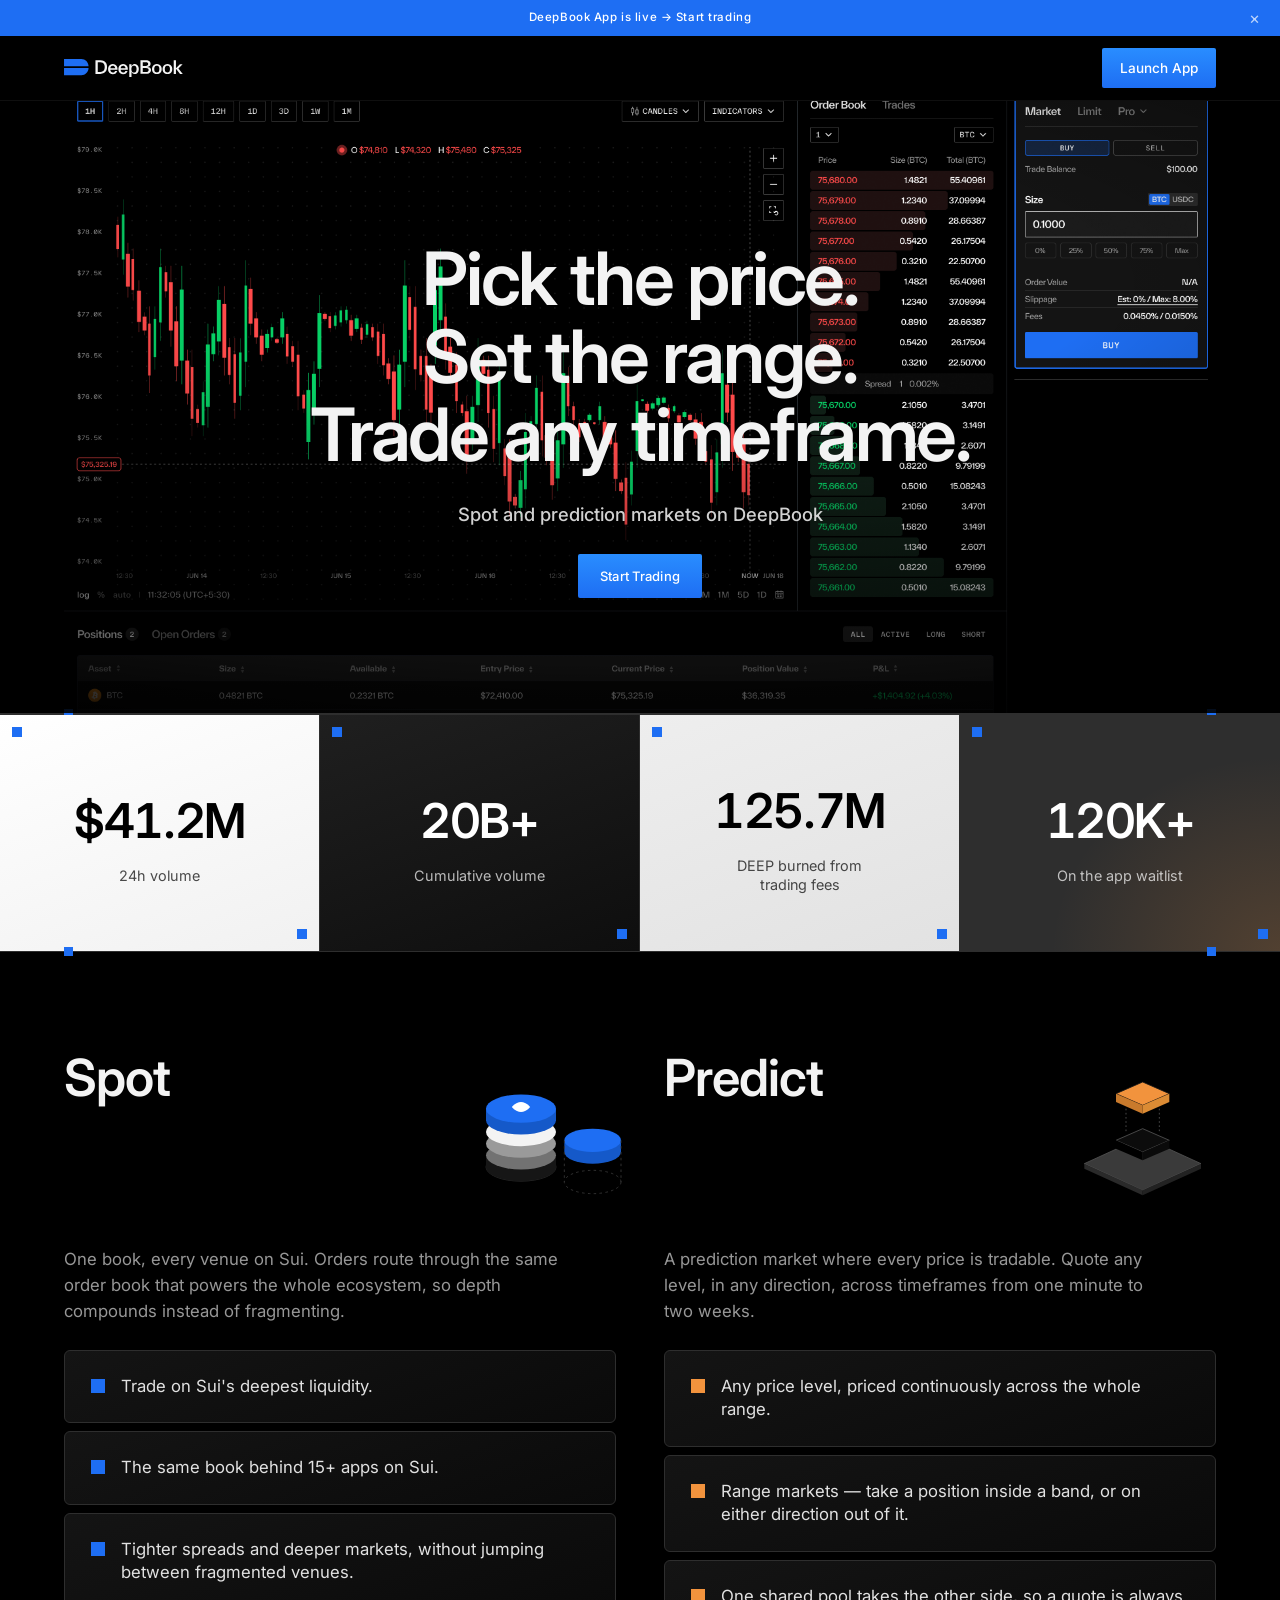
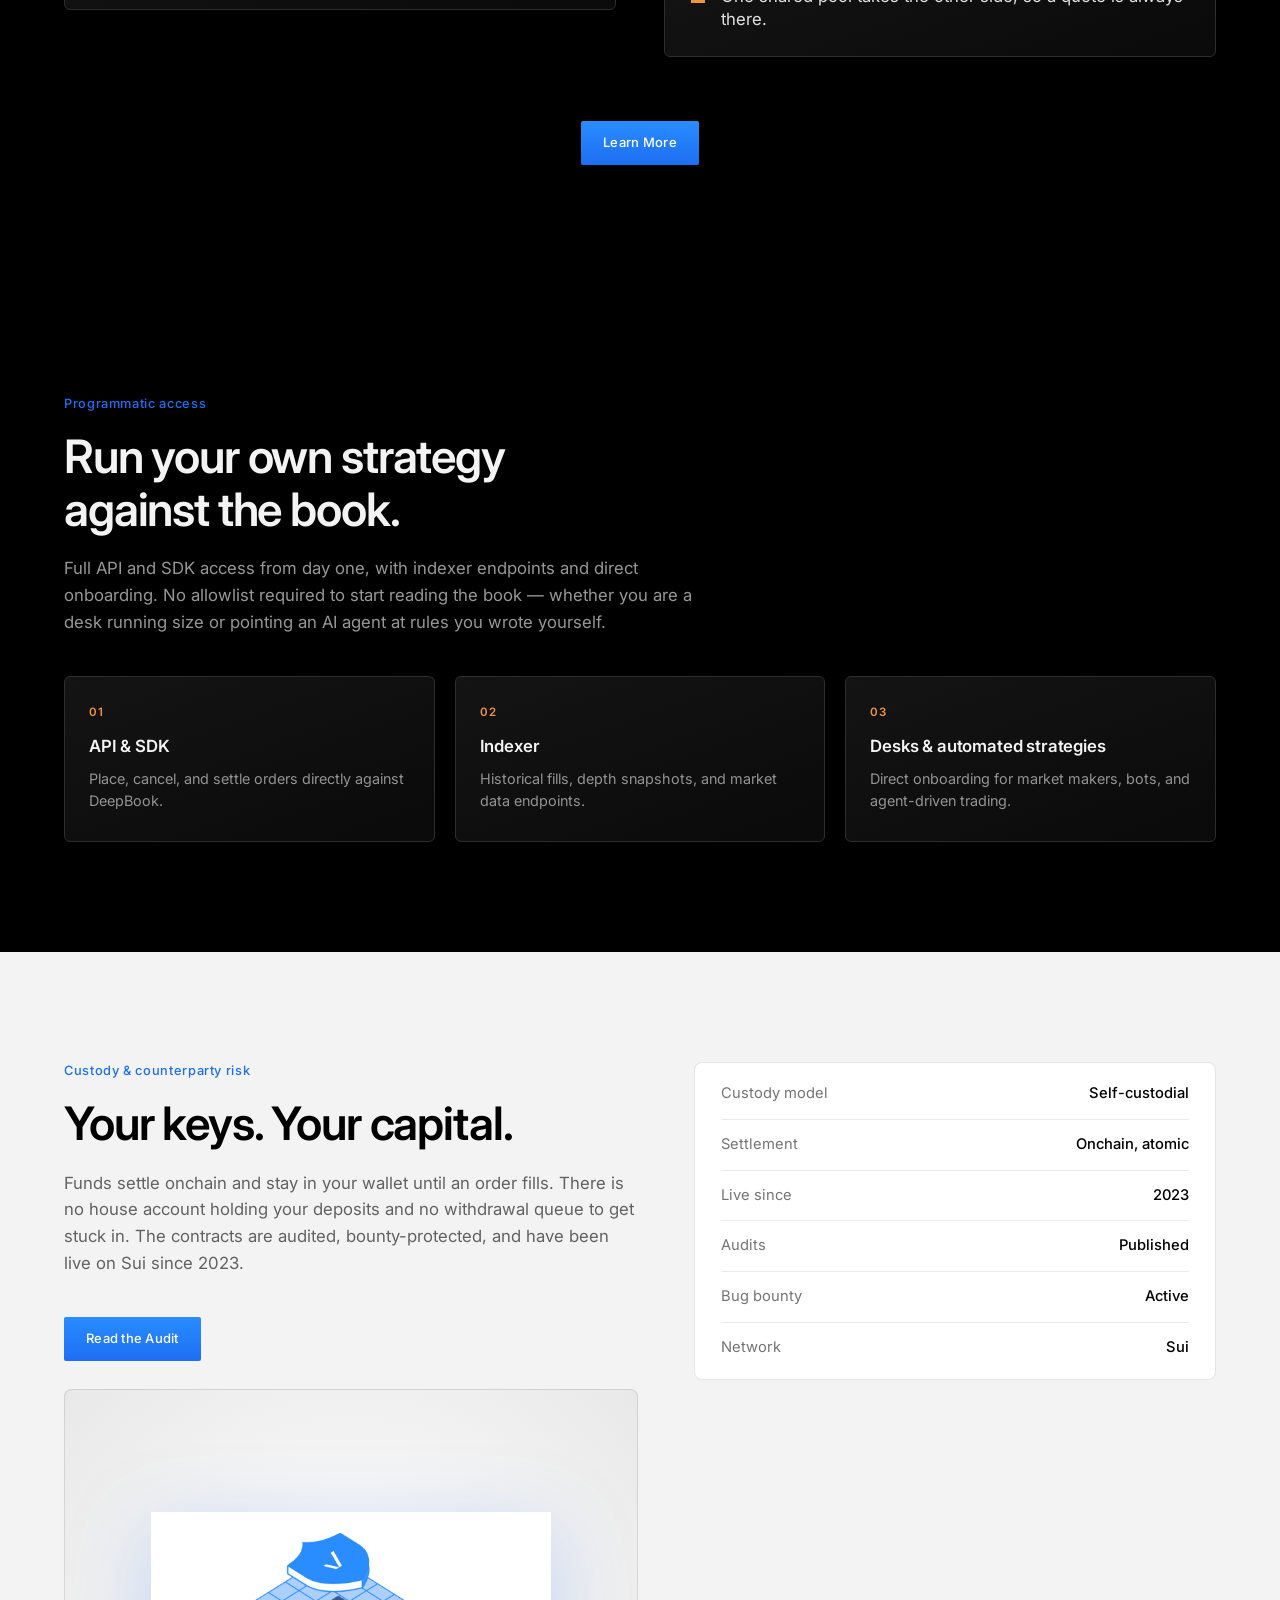
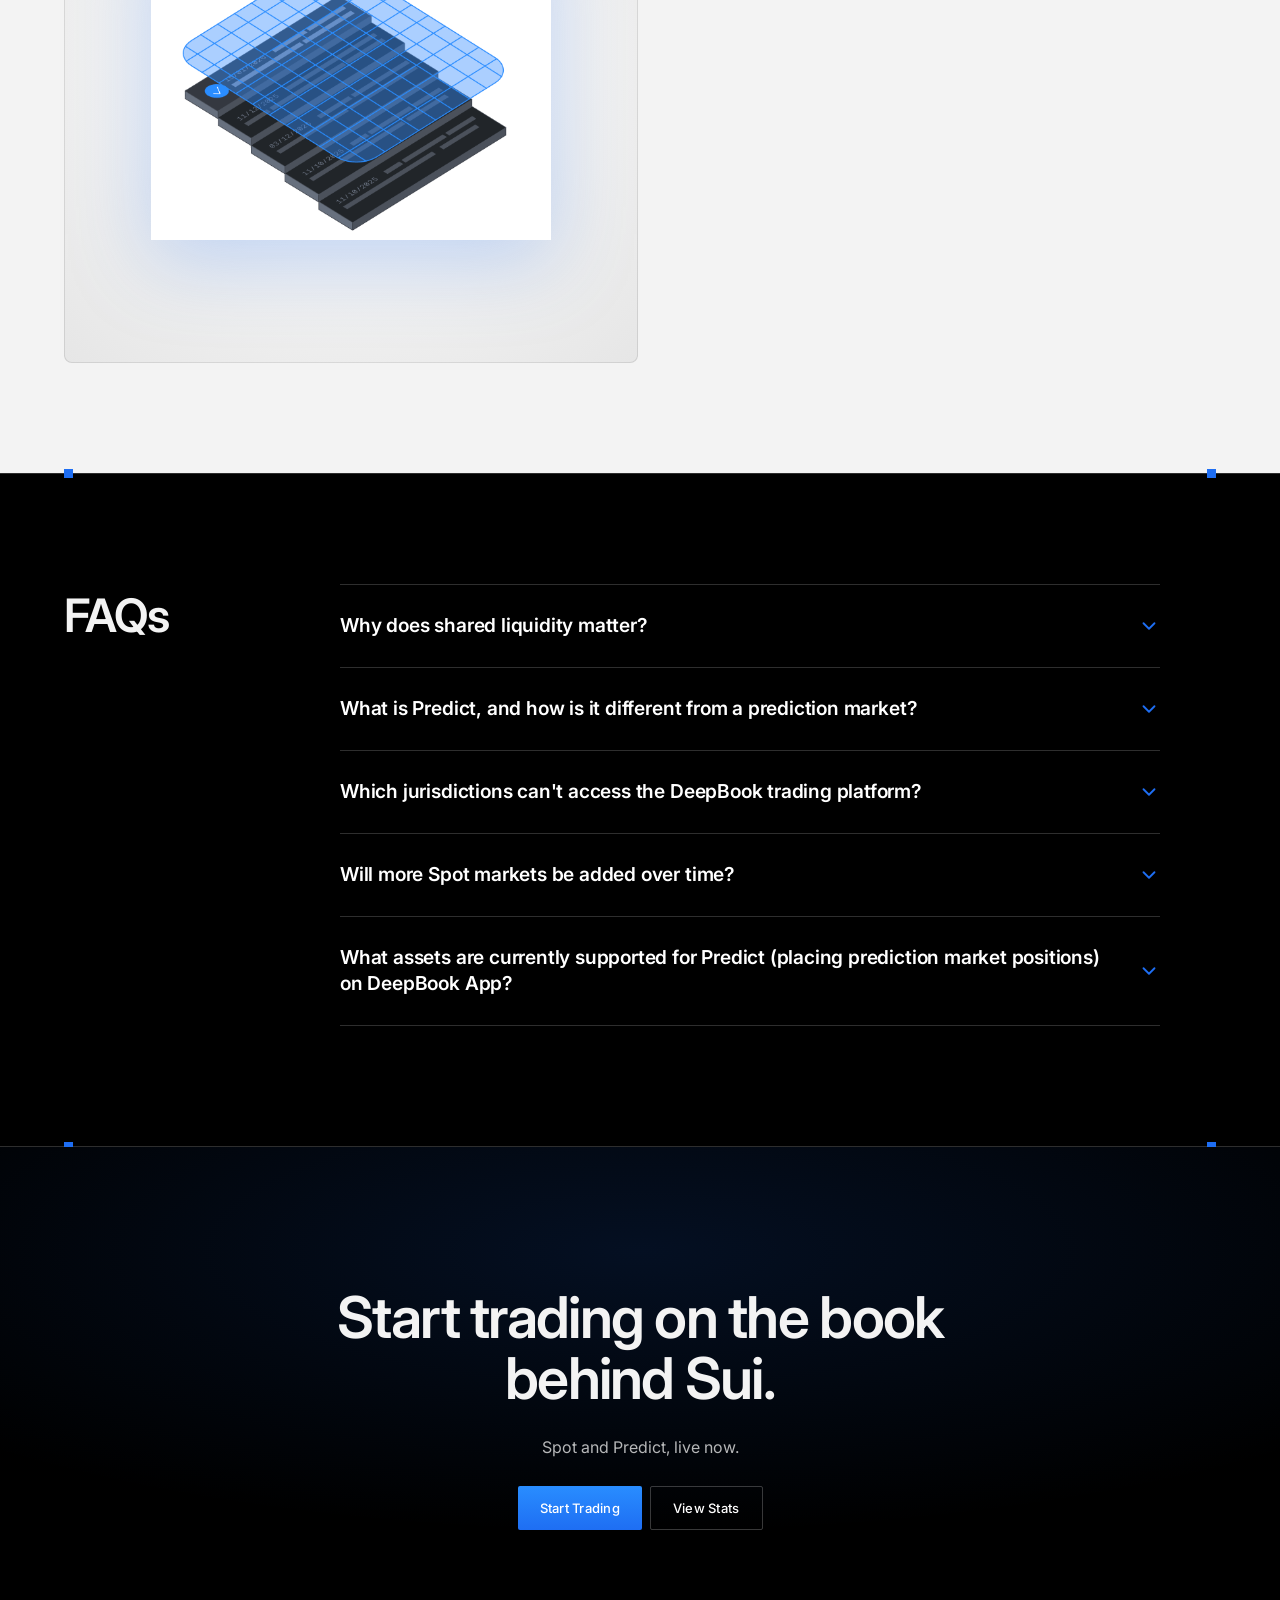
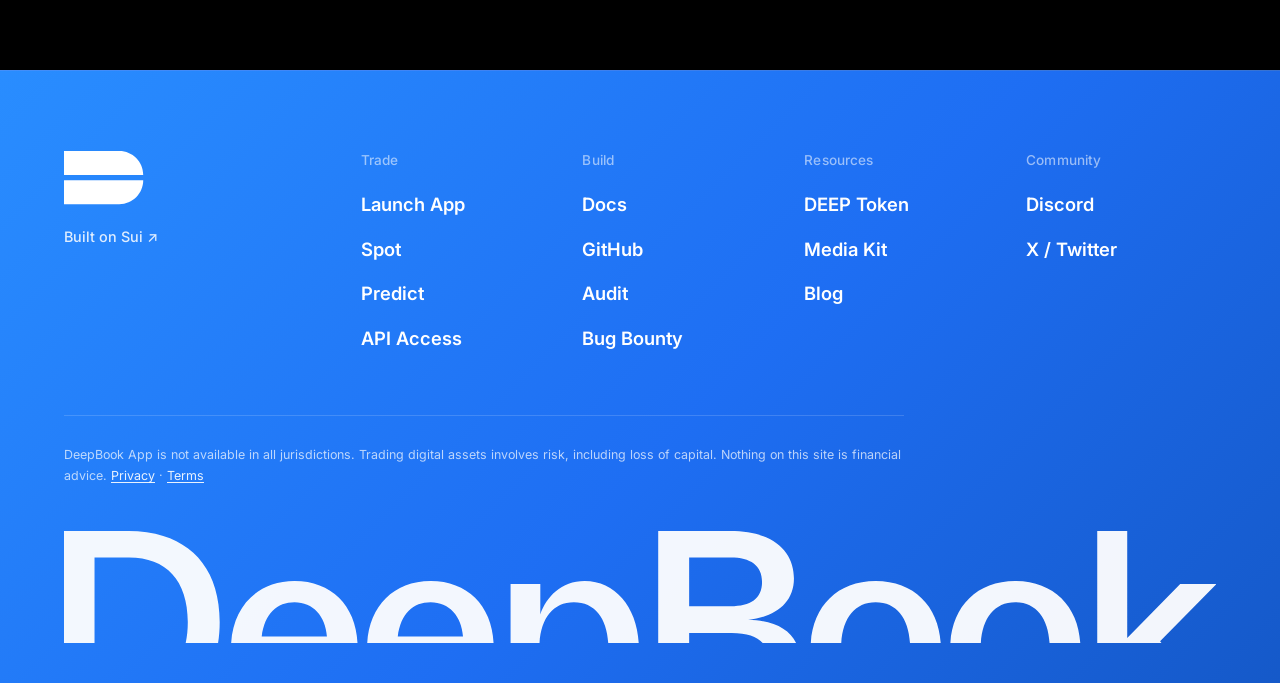
==== commit f75e1795: "Apply copy + design feedback (rounds A and B) Where the two feedback memos conflicted, B took priori" ====
--- a/index.html
+++ b/index.html
@@ -13,6 +13,7 @@
 :root{
   --blue:#1E6EF3;
   --blue-bright:#298DFF;
+  --orange:#F2933D; /* sampled from the "Contract" line in the hero minute-market video */
   --black:#000000;
   --ink:#161616;
   --ink-2:#2E2E2E;
@@ -29,35 +30,31 @@
 }
 *,*::before,*::after{box-sizing:border-box;margin:0;padding:0}
 html{-webkit-font-smoothing:antialiased;-moz-osx-font-smoothing:grayscale;scroll-behavior:smooth}
-/* v3: inverted palette — blue is now the dominant background (was black), white stays the
-   primary text color, black becomes the accent (was blue's role in v1/v2). */
-body{font-family:var(--font);background:var(--blue);color:var(--paper);line-height:1.35;overflow-x:hidden}
+body{font-family:var(--font);background:var(--black);color:var(--paper);line-height:1.35;overflow-x:hidden}
 a{color:inherit;text-decoration:none}
 ul{list-style:none}
 img,svg{display:block;max-width:100%}
-::selection{background:#000;color:#fff}
+::selection{background:var(--blue);color:#fff}
 button{font:inherit;color:inherit;background:none;border:none;cursor:pointer}
 body::-webkit-scrollbar{width:0}
-a:focus-visible,button:focus-visible{outline:2px solid #000;outline-offset:3px}
+a:focus-visible,button:focus-visible{outline:2px solid var(--blue);outline-offset:3px}
 
 .container{max-width:var(--container);margin:0 auto;padding-left:var(--pad);padding-right:var(--pad);width:100%}
 .blue{color:var(--blue)}
 
 /* ============================ DIVIDER MOTIF ============================ */
 .divider{position:relative;width:100%}
-.divider .line{height:1px;width:100%;background:rgba(0,0,0,.3)}
+.divider .line{height:1px;width:100%;background:var(--ink-2)}
 .divider .cubes{position:absolute;top:-4px;left:0;width:100%}
 .divider .cubes .inner{max-width:var(--container);margin:0 auto;padding:0 var(--pad);display:flex;justify-content:space-between}
-.divider .cube{width:9px;height:9px;background:#000}
+.divider .cube{width:9px;height:9px;background:var(--blue)}
 
 /* ============================ BUTTONS ============================ */
 .btn{display:inline-flex;align-items:center;justify-content:center;height:44px;padding:0 22px;
   font-size:.8125rem;font-weight:500;letter-spacing:.02em;border-radius:2px;position:relative;overflow:hidden;
   transition:background .35s var(--ease-db),color .35s var(--ease-db),transform .35s var(--ease)}
-/* .btn--blue keeps its name for parity with the other versions' markup, but in v3 black is
-   the accent color, so it renders black — a blue button on a blue page would disappear. */
-.btn--blue{background:linear-gradient(180deg,#2a2a2a,#000);color:#fff}
-.btn--blue:hover{background:#000}
+.btn--blue{background:linear-gradient(180deg,var(--blue-bright),var(--blue));color:#fff}
+.btn--blue:hover{background:linear-gradient(180deg,var(--blue),#1559c9)}
 .btn--ghost{background:transparent;color:#fff;border:1px solid rgba(255,255,255,.22)}
 .btn--ghost:hover{background:#fff;color:#000}
 .btn--black{background:var(--ink);color:#fff}
@@ -66,7 +63,7 @@
 .btn-row{display:flex;gap:8px;flex-wrap:wrap}
 
 /* ============================ NAV ============================ */
-.pencil{background:#000;color:#fff;display:flex;align-items:center;justify-content:center;gap:14px;
+.pencil{background:var(--blue);color:#fff;display:flex;align-items:center;justify-content:center;gap:14px;
   height:36px;font-size:.72rem;letter-spacing:.05em;position:relative;z-index:60}
 .pencil a{display:inline-flex;align-items:center;gap:6px;font-weight:500;transition:opacity .3s}
 .pencil a:hover{opacity:.75}
@@ -104,17 +101,18 @@
   border-bottom:1px solid rgba(255,255,255,.08)}
 .mobile-menu a.m-link .c{width:12px;height:12px;background:var(--blue)}
 .mobile-actions{margin-top:auto;display:flex;gap:10px;flex-wrap:wrap}
-/* On the black mobile-menu overlay, .btn--blue's new black fill would vanish — revert to blue here. */
-.mobile-menu .btn--blue{background:linear-gradient(180deg,var(--blue-bright),var(--blue))}
 
 /* ============================ HERO ============================ */
-.hero{position:relative;min-height:80vh;display:flex;align-items:center;justify-content:center;
-  text-align:center;overflow:hidden;padding:120px var(--pad) 80px}
-.hero .hero-video{position:absolute;top:0;left:var(--pad);width:calc(100% - var(--pad)*2);height:100%;object-fit:cover;z-index:0;background:var(--blue)}
+.hero{position:relative;min-height:68vh;display:flex;align-items:center;justify-content:center;
+  text-align:center;overflow:hidden;padding:96px var(--pad) 72px}
+.hero .hero-video{position:absolute;top:0;left:var(--pad);width:calc(100% - var(--pad)*2);height:100%;object-fit:cover;z-index:0;background:#000}
 .hero::after{content:"";position:absolute;inset:0;z-index:1;
-  background:radial-gradient(120% 80% at 50% 30%,transparent 30%,rgba(0,0,0,.55) 78%,var(--blue) 100%)}
-.hero .content{position:relative;z-index:2;max-width:820px;display:flex;flex-direction:column;align-items:center;gap:36px}
-.h1{font-size:clamp(2.7rem,7vw,4.6rem);font-weight:600;letter-spacing:-.03em;line-height:1.03}
+  background:radial-gradient(120% 80% at 50% 30%,transparent 30%,rgba(0,0,0,.55) 78%,#000 100%)}
+.hero .content{position:relative;z-index:2;max-width:820px;display:flex;flex-direction:column;align-items:center;gap:28px}
+/* Floor is set so the longest line ("Trade any timeframe.") still fits on one line at 360px —
+   below that the triad would wrap to four lines and lose its rhythm. */
+.h1{font-size:clamp(2.05rem,7vw,4.6rem);font-weight:600;letter-spacing:-.03em;line-height:1.06}
+.h1 span{display:block}
 .hero-sub{font-size:clamp(1rem,2vw,1.15rem);font-weight:500;color:rgba(243,243,243,.86);max-width:560px}
 
 /* reveal */
@@ -123,9 +121,9 @@
 
 /* ============================ SECTION SHELL ============================ */
 .sect{padding:110px 0}
-.sect-label{font-size:.8rem;letter-spacing:.05em;color:#000;margin-bottom:18px;font-weight:700}
+.sect-label{font-size:.8rem;letter-spacing:.05em;color:var(--blue);margin-bottom:18px;font-weight:500}
 .sect h2{font-size:clamp(1.9rem,3.6vw,2.9rem);font-weight:600;letter-spacing:-.025em;line-height:1.14;margin-bottom:20px;max-width:17ch}
-.sect .lede{font-size:1.05rem;color:rgba(255,255,255,.8);max-width:660px;margin-bottom:40px;line-height:1.6}
+.sect .lede{font-size:1.05rem;color:rgba(243,243,243,.62);max-width:660px;margin-bottom:40px;line-height:1.6}
 
 /* ============================ STATS ============================ */
 .stats{display:grid;grid-template-columns:repeat(4,1fr);border-top:1px solid var(--ink-2)}
@@ -135,33 +133,37 @@
 .stat.b-white{background:linear-gradient(160deg,#fff,#f1f1f1);color:#000}
 .stat.b-black{background:linear-gradient(160deg,#1f1f1f,#0e0e0e);color:#fff}
 .stat.b-grey{background:linear-gradient(160deg,#eee,#e2e2e2);color:#000}
-.stat.b-darkgrey{background:radial-gradient(130% 150% at 100% 100%,rgba(255,255,255,.12),transparent 55%),var(--ink-2);color:#fff}
+.stat.b-darkgrey{background:radial-gradient(130% 150% at 100% 100%,rgba(242,147,61,.18),transparent 55%),var(--ink-2);color:#fff}
 .stat .num{font-size:clamp(2rem,4vw,3rem);font-weight:600;letter-spacing:-.03em;font-variant-numeric:tabular-nums}
 .stat .lab{font-size:.9rem;opacity:.7;max-width:160px}
 .stat .cube-t,.stat .cube-b{position:absolute;width:10px;height:10px;background:var(--blue)}
 .stat .cube-t{top:12px;left:12px}
 .stat .cube-b{bottom:12px;right:12px}
-.stat.b-white .cube-t,.stat.b-white .cube-b,.stat.b-grey .cube-t,.stat.b-grey .cube-b{background:#000}
+/* All four cards use the one brand accent. Mixed black/blue/orange corners read as arbitrary;
+   orange is now reserved exclusively for the Programmatic access section, where it means something. */
 
 /* ============================ CARDS ============================ */
 .cards-grid{display:grid;grid-template-columns:repeat(4,1fr);gap:20px}
 .cards-grid.cards-3{grid-template-columns:repeat(3,1fr)}
 .card{border:1px solid var(--ink-2);border-radius:6px;padding:28px 24px;background:linear-gradient(160deg,#141414,#0a0a0a)}
-.card .k{display:block;font-size:.72rem;letter-spacing:.09em;color:var(--blue-bright);margin-bottom:16px;font-weight:600}
+.card .k{display:block;font-size:.72rem;letter-spacing:.09em;color:var(--orange);margin-bottom:16px;font-weight:600}
 .card h3{font-size:1.05rem;font-weight:600;letter-spacing:-.01em;margin-bottom:10px;line-height:1.3}
 .card p{font-size:.9rem;color:rgba(243,243,243,.58);line-height:1.55}
 
 /* ============ SPOT + PREDICT FEATURE CARD LISTS (heading + illustration + bullet cards) ============ */
-.feature-cards{padding:100px 0 120px;background:var(--blue)}
+.feature-cards{padding:100px 0 120px;background:#000}
 .fc-grid{display:grid;grid-template-columns:1fr 1fr;gap:48px}
 .fc-head{position:relative;display:flex;justify-content:space-between;align-items:flex-start;gap:20px;min-height:180px;margin-bottom:14px}
 .fc-head h2{font-size:clamp(2.4rem,4vw,3.4rem);font-weight:600;letter-spacing:-.02em;line-height:1}
 .fc-art{width:150px;height:160px;flex:0 0 auto}
 .fc-art svg{width:100%;height:100%;overflow:visible}
-.fc-lede{font-size:1.05rem;line-height:1.55;color:rgba(255,255,255,.8);max-width:46ch;margin-bottom:26px}
+.fc-lede{font-size:1.05rem;line-height:1.55;color:rgba(243,243,243,.62);max-width:46ch;margin-bottom:26px}
 .fc-list{display:flex;flex-direction:column;gap:8px}
 .fc-item{display:flex;gap:16px;align-items:flex-start;padding:24px 26px;border:1px solid var(--ink-2);border-radius:6px;background:linear-gradient(160deg,#141414,#0a0a0a)}
 .fc-item .fb{width:14px;height:14px;background:var(--blue);flex:0 0 auto;margin-top:4px}
+/* Predict's contract line runs orange in the app itself (vs. blue for spot price) — carry
+   that same accent into its bullet markers, kept to this one section. */
+#predict .fc-item .fb{background:var(--orange)}
 .fc-item p{font-size:1.05rem;color:rgba(243,243,243,.92);line-height:1.4}
 .learn-more-wrap{display:flex;justify-content:center;padding-top:64px}
 
@@ -173,14 +175,14 @@
 .faq-item{border-bottom:1px solid var(--ink-2)}
 .faq-toggle{width:100%;display:flex;align-items:center;justify-content:space-between;gap:20px;
   padding:28px 0;font-size:clamp(1.02rem,1.7vw,1.2rem);font-weight:600;letter-spacing:-.01em;color:#fff;text-align:left}
-.faq-toggle .chev{flex:0 0 auto;width:22px;height:22px;color:#000;transition:transform .35s var(--ease)}
+.faq-toggle .chev{flex:0 0 auto;width:22px;height:22px;color:var(--blue);transition:transform .35s var(--ease)}
 .faq-toggle[aria-expanded="true"] .chev{transform:rotate(180deg)}
 .faq-panel{overflow:hidden;max-height:0;transition:max-height .45s var(--ease)}
-.faq-panel .faq-a{padding:0 0 30px;font-size:1rem;line-height:1.6;color:rgba(255,255,255,.82);max-width:700px}
+.faq-panel .faq-a{padding:0 0 30px;font-size:1rem;line-height:1.6;color:rgba(243,243,243,.62);max-width:700px}
 .faq-panel .faq-a p{margin-bottom:14px!important}
 .faq-panel .faq-a ul{margin:0 0 14px;padding-left:20px;list-style:disc}
 .faq-panel .faq-a li{margin-bottom:8px}
-.faq-panel .faq-a a{color:#000;text-decoration:underline;text-underline-offset:2px;font-weight:600}
+.faq-panel .faq-a a{color:var(--blue-bright);text-decoration:underline;text-underline-offset:2px}
 .faq-panel .faq-a a:hover{color:#fff}
 
 @media(max-width:900px){
@@ -206,10 +208,10 @@
 
 /* ============================ CLOSING CTA ============================ */
 .cta{position:relative;padding:140px var(--pad);text-align:center;overflow:hidden;
-  background:radial-gradient(120% 90% at 50% 20%,rgba(0,0,0,.22),transparent 60%),var(--blue)}
+  background:radial-gradient(120% 90% at 50% 20%,rgba(30,110,243,.14),transparent 60%),#000}
 .cta .content{position:relative;z-index:2;max-width:640px;margin:0 auto;display:flex;flex-direction:column;align-items:center;gap:28px}
 .cta h2{font-size:clamp(2.2rem,5.5vw,3.6rem);font-weight:600;letter-spacing:-.03em;line-height:1.06}
-.cta .desc{color:rgba(255,255,255,.85);max-width:360px}
+.cta .desc{color:rgba(243,243,243,.75);max-width:360px}
 
 /* ============================ FOOTER ============================ */
 .footer{background:linear-gradient(135deg,var(--blue-bright),var(--blue) 55%,#1559c9);border-top:1px solid rgba(255,255,255,.15);padding:80px 0 40px}
@@ -292,8 +294,10 @@
     <source src="assets/hero-minute-market.mp4" type="video/mp4">
   </video>
   <div class="content">
-    <h1 class="h1" data-reveal>Pick the price. Set the range. Trade the minute.</h1>
-    <p class="hero-sub" data-reveal>Spot and short-duration prediction markets on DeepBook</p>
+    <!-- Each sentence is its own block so the triad never breaks mid-phrase ("Set the / range")
+         on wide viewports. Mobile already wrapped this way naturally. -->
+    <h1 class="h1" data-reveal><span>Pick the price.</span> <span>Set the range.</span> <span>Trade any timeframe.</span></h1>
+    <p class="hero-sub" data-reveal>Spot and prediction markets on DeepBook</p>
     <div class="btn-row" data-reveal>
       <a href="https://app.deepbook.tech" class="btn btn--blue" data-cta="primary" data-analytics="hero-primary">Start Trading</a>
     </div>
@@ -308,7 +312,7 @@
   <div class="stats">
     <div class="stat b-white"><span class="cube-t"></span><span class="cube-b"></span><span class="num" data-count="41.2" data-suffix="M" data-prefix="$">$41.2M</span><span class="lab">24h volume</span></div>
     <div class="stat b-black"><span class="cube-t"></span><span class="cube-b"></span><span class="num" data-volume-count>$20B+</span><span class="lab">Cumulative volume</span></div>
-    <div class="stat b-grey"><span class="cube-t"></span><span class="cube-b"></span><span class="num" data-count="125.7" data-suffix="M">125.7M</span><span class="lab">DEEP Burnt from Trading Fees</span></div>
+    <div class="stat b-grey"><span class="cube-t"></span><span class="cube-b"></span><span class="num" data-count="125.7" data-suffix="M">125.7M</span><span class="lab">DEEP burned from trading fees</span></div>
     <div class="stat b-darkgrey"><span class="cube-t"></span><span class="cube-b"></span><span class="num" data-count="120" data-suffix="K+">120K+</span><span class="lab">On the app waitlist</span></div>
   </div>
 </section>
@@ -331,11 +335,11 @@
               <ellipse cx="66" cy="118" rx="42" ry="17" fill="#727272"/>
               <ellipse cx="66" cy="104" rx="42" ry="17" fill="#9a9a9a"/>
               <ellipse cx="66" cy="90" rx="42" ry="17" fill="#F3F3F3"/>
-              <path d="M24 62v14a42 17 0 0 0 84 0V62" fill="#1a1a1a"/>
-              <ellipse cx="66" cy="62" rx="42" ry="17" fill="#000"/>
+              <path d="M24 62v14a42 17 0 0 0 84 0V62" fill="#1559c9"/>
+              <ellipse cx="66" cy="62" rx="42" ry="17" fill="#1E6EF3"/>
               <path d="M55 60c3-4 8-6 11-6s8 2 11 6c-3 4-8 6-11 6s-8-2-11-6z" fill="#fff"/>
-              <path d="M118 100v14a34 14 0 0 0 68 0v-14" fill="#1a1a1a"/>
-              <ellipse cx="152" cy="100" rx="34" ry="14" fill="#000"/>
+              <path d="M118 100v14a34 14 0 0 0 68 0v-14" fill="#1559c9"/>
+              <ellipse cx="152" cy="100" rx="34" ry="14" fill="#1E6EF3"/>
               <ellipse cx="152" cy="150" rx="34" ry="14" fill="none" stroke="#3a3a3a" stroke-dasharray="3 4"/>
               <path d="M118 100v50" stroke="#3a3a3a" stroke-dasharray="3 4"/>
               <path d="M186 100v50" stroke="#3a3a3a" stroke-dasharray="3 4"/>
@@ -345,7 +349,7 @@
         <p class="fc-lede">One book, every venue on Sui. Orders route through the same order book that powers the whole ecosystem, so depth compounds instead of fragmenting.</p>
         <div class="fc-list">
           <div class="fc-item"><span class="fb"></span><p>Trade on Sui's deepest liquidity.</p></div>
-          <div class="fc-item"><span class="fb"></span><p>One order book powers the entire ecosystem.</p></div>
+          <div class="fc-item"><span class="fb"></span><p>The same book behind 15+ apps on Sui.</p></div>
           <div class="fc-item"><span class="fb"></span><p>Tighter spreads and deeper markets, without jumping between fragmented venues.</p></div>
         </div>
       </div>
@@ -361,19 +365,19 @@
               <path d="M60 100 L92 86 L124 100 L92 114 Z" fill="#0c0c0c" stroke="#555"/>
               <path d="M60 100 L60 110 L92 124 L92 114 Z" fill="#000"/>
               <path d="M124 100 L124 110 L92 124 L92 114 Z" fill="#0a0a0a"/>
-              <path d="M60 44 L92 30 L124 44 L92 58 Z" fill="#F3F3F3" stroke="#161616"/>
-              <path d="M60 44 L60 54 L92 68 L92 58 Z" fill="#c9c9c9"/>
-              <path d="M124 44 L124 54 L92 68 L92 58 Z" fill="#dedede"/>
+              <path d="M60 44 L92 30 L124 44 L92 58 Z" fill="#F2933D" stroke="#161616"/>
+              <path d="M60 44 L60 54 L92 68 L92 58 Z" fill="#C97A2C"/>
+              <path d="M124 44 L124 54 L92 68 L92 58 Z" fill="#DB8B34"/>
               <line x1="72" y1="62" x2="72" y2="92" stroke="#555" stroke-dasharray="2 3"/>
               <line x1="112" y1="62" x2="112" y2="92" stroke="#555" stroke-dasharray="2 3"/>
             </svg>
           </div>
         </div>
-        <p class="fc-lede">A prediction and options market where every price is tradable. Quote any level, in any direction, across timeframes from one minute to a month.</p>
+        <p class="fc-lede">A prediction market where every price is tradable. Quote any level, in any direction, across timeframes from one minute to two weeks.</p>
         <div class="fc-list">
           <div class="fc-item"><span class="fb"></span><p>Any price level, priced continuously across the whole range.</p></div>
           <div class="fc-item"><span class="fb"></span><p>Range markets — take a position inside a band, or on either direction out of it.</p></div>
-          <div class="fc-item"><span class="fb"></span><p>Leverage inside the contract, with no margin call and downside capped at zero.</p></div>
+          <div class="fc-item"><span class="fb"></span><p>One shared pool takes the other side, so a quote is always there.</p></div>
         </div>
       </div>
     </div>
@@ -388,26 +392,27 @@
   <div class="container">
     <div class="sect-label">Programmatic access</div>
     <h2 data-reveal>Run your own strategy against the book.</h2>
-    <p class="lede" data-reveal>Full API and SDK access from day one, with indexer endpoints and direct market-maker onboarding. No allowlist required to start reading the book.</p>
+    <p class="lede" data-reveal>Full API and SDK access from day one, with indexer endpoints and direct onboarding. No allowlist required to start reading the book — whether you are a desk running size or pointing an AI agent at rules you wrote yourself.</p>
     <div class="cards-grid cards-3" data-reveal>
       <div class="card"><span class="k">01</span><h3>API &amp; SDK</h3><p>Place, cancel, and settle orders directly against DeepBook.</p></div>
       <div class="card"><span class="k">02</span><h3>Indexer</h3><p>Historical fills, depth snapshots, and market data endpoints.</p></div>
-      <div class="card"><span class="k">03</span><h3>Market makers</h3><p>Direct onboarding for desks and programmatic liquidity providers.</p></div>
+      <div class="card"><span class="k">03</span><h3>Desks &amp; automated strategies</h3><p>Direct onboarding for market makers, bots, and agent-driven trading.</p></div>
     </div>
   </div>
 </section>
 
 <!-- ===================== CUSTODY & COUNTERPARTY RISK ===================== -->
-<!-- FLAG 6: Non-custodial architecture wording, the Mysten attribution, and the "live since 2023" figure all need
-     sign-off from Amir/Sam before publish. -->
+<!-- FLAG 6: Non-custodial architecture wording and the "live since 2023" figure need sign-off from
+     Amir/Sam before publish. Per brand guidance, do not name a building entity here — the association
+     stays inferable (Sui, the public repo) and is never stated on the page. -->
 <section class="sect custody">
   <div class="container">
     <div class="custody-grid">
       <div>
         <div class="sect-label">Custody &amp; counterparty risk</div>
         <h2 data-reveal>Your keys. Your capital.</h2>
-        <p class="lede" data-reveal>Funds settle onchain and stay in your wallet until an order fills. There is no house account holding your deposits and no withdrawal queue to get stuck in. The contracts are audited and bounty-protected, and the protocol is built by Mysten Labs, core contributor to Sui.</p>
-        <a href="https://github.com/sui-foundation/security-audits/blob/main/docs/deepbook_v3_audit_final.pdf" target="_blank" rel="noopener" class="btn btn--blue" data-reveal>Read the audit</a>
+        <p class="lede" data-reveal>Funds settle onchain and stay in your wallet until an order fills. There is no house account holding your deposits and no withdrawal queue to get stuck in. The contracts are audited, bounty-protected, and have been live on Sui since 2023.</p>
+        <a href="https://github.com/sui-foundation/security-audits/blob/main/docs/deepbook_v3_audit_final.pdf" target="_blank" rel="noopener" class="btn btn--blue" data-reveal>Read the Audit</a>
         <div class="custody-art" data-reveal>
           <div class="shield">
             <div class="ring"></div>
@@ -423,7 +428,7 @@
         <div class="row"><span>Live since</span><span>2023</span></div>
         <div class="row"><span>Audits</span><span>Published</span></div>
         <div class="row"><span>Bug bounty</span><span>Active</span></div>
-        <div class="row"><span>Protocol</span><span>Mysten Labs</span></div>
+        <div class="row"><span>Network</span><span>Sui</span></div>
       </div>
     </div>
   </div>
@@ -455,13 +460,13 @@
         </button>
         <div class="faq-panel" id="faq-panel-2">
           <div class="faq-a">
-            <p>A prediction market gives you a fixed set of yes-or-no bets that someone else defined, like whether Bitcoin closes above $100,000 by December, and most of that menu has already settled at zero or one hundred. The position you hold is a dead-end token you cannot use elsewhere. Predict works differently. You name any price you want, like 94,820 right now, in any direction, including ranges between two prices, across timeframes from one minute to a month, and the market is created on demand and priced for you in real time. One shared pool takes the other side of every trade, so a quote is always available, where prediction markets depend on finding another taker. The closest traditional analog is asking a derivatives desk for a custom quote, automated and running onchain.</p>
+            <p>A prediction market gives you a fixed set of yes-or-no bets that someone else defined, like whether Bitcoin closes above $100,000 by December, and most of that menu has already settled at zero or one hundred. The position you hold is a dead-end token you cannot use elsewhere. Predict works differently. You name any price you want, like 94,820 right now, in any direction, including ranges between two prices, across timeframes from one minute to two weeks, and the market is created on demand and priced for you in real time. One shared pool takes the other side of every trade, so a quote is always available, where prediction markets depend on finding another taker. The closest traditional analog is asking a derivatives desk for a custom quote, automated and running onchain.</p>
           </div>
         </div>
       </div>
       <div class="faq-item">
         <button class="faq-toggle" aria-expanded="false" aria-controls="faq-panel-3">
-          <span>Which countries are not able to engage with the DeepBook trading platform?</span>
+          <span>Which jurisdictions can't access the DeepBook trading platform?</span>
           <svg class="chev" viewBox="0 0 24 24" fill="none"><path d="M6 9l6 6 6-6" stroke="currentColor" stroke-width="2" stroke-linecap="round" stroke-linejoin="round"/></svg>
         </button>
         <div class="faq-panel" id="faq-panel-3">
@@ -492,7 +497,7 @@
         </button>
         <div class="faq-panel" id="faq-panel-5">
           <div class="faq-a">
-            <p>BTC is currently the only asset supported, however DeepBook will continue to assess other asset support &mdash; look for updates on <a href="https://app.deepbook.tech" target="_blank" rel="noopener">app.deepbook.tech</a> and on X at <a href="https://x.com/DeepBookonSui" target="_blank" rel="noopener">@DeepBookonSui</a>.</p>
+            <p>BTC is currently the only supported asset. DeepBook will continue to assess other assets. Look for updates on <a href="https://app.deepbook.tech" target="_blank" rel="noopener">app.deepbook.tech</a> and on X at <a href="https://x.com/DeepBookonSui" target="_blank" rel="noopener">@DeepBookonSui</a>.</p>
           </div>
         </div>
       </div>
@@ -509,7 +514,7 @@
     <p class="desc" data-reveal>Spot and Predict, live now.</p>
     <div class="btn-row" data-reveal>
       <a href="https://app.deepbook.tech" class="btn btn--blue" data-cta="primary" data-analytics="closing-primary">Start Trading</a>
-      <a href="#stats" class="btn btn--ghost" data-analytics="closing-secondary">View stats</a>
+      <a href="#stats" class="btn btn--ghost" data-analytics="closing-secondary">View Stats</a>
     </div>
   </div>
 </section>
@@ -528,7 +533,7 @@
           <li><a href="https://app.deepbook.tech">Launch App</a></li>
           <li><a href="#spot">Spot</a></li>
           <li><a href="#predict">Predict</a></li>
-          <li><a href="#programmatic">API access</a></li></ul></div>
+          <li><a href="#programmatic">API Access</a></li></ul></div>
         <div class="f-col"><h4>Build</h4><ul>
           <li><a href="https://docs.sui.io/onchain-finance/deepbookv3/deepbook" target="_blank" rel="noopener">Docs</a></li>
           <li><a href="https://github.com/MystenLabs/deepbookv3" target="_blank" rel="noopener">GitHub</a></li>
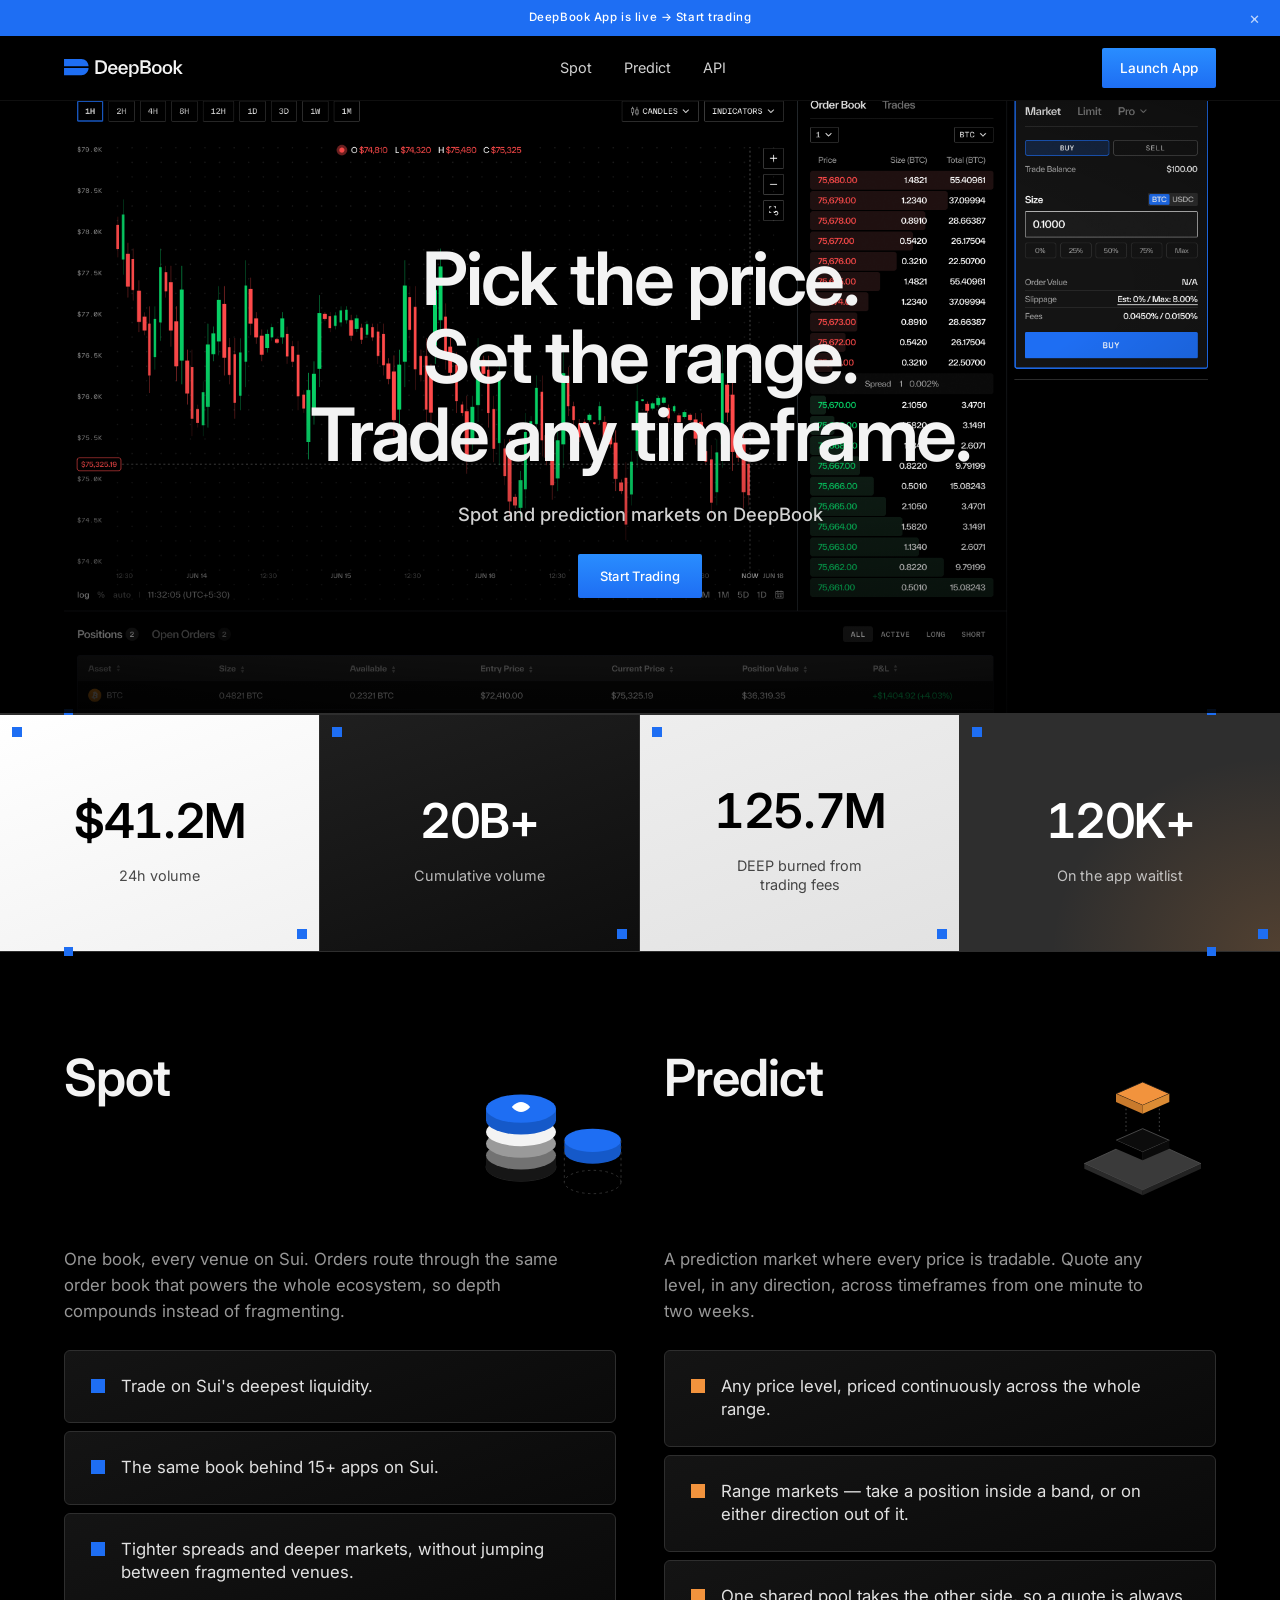
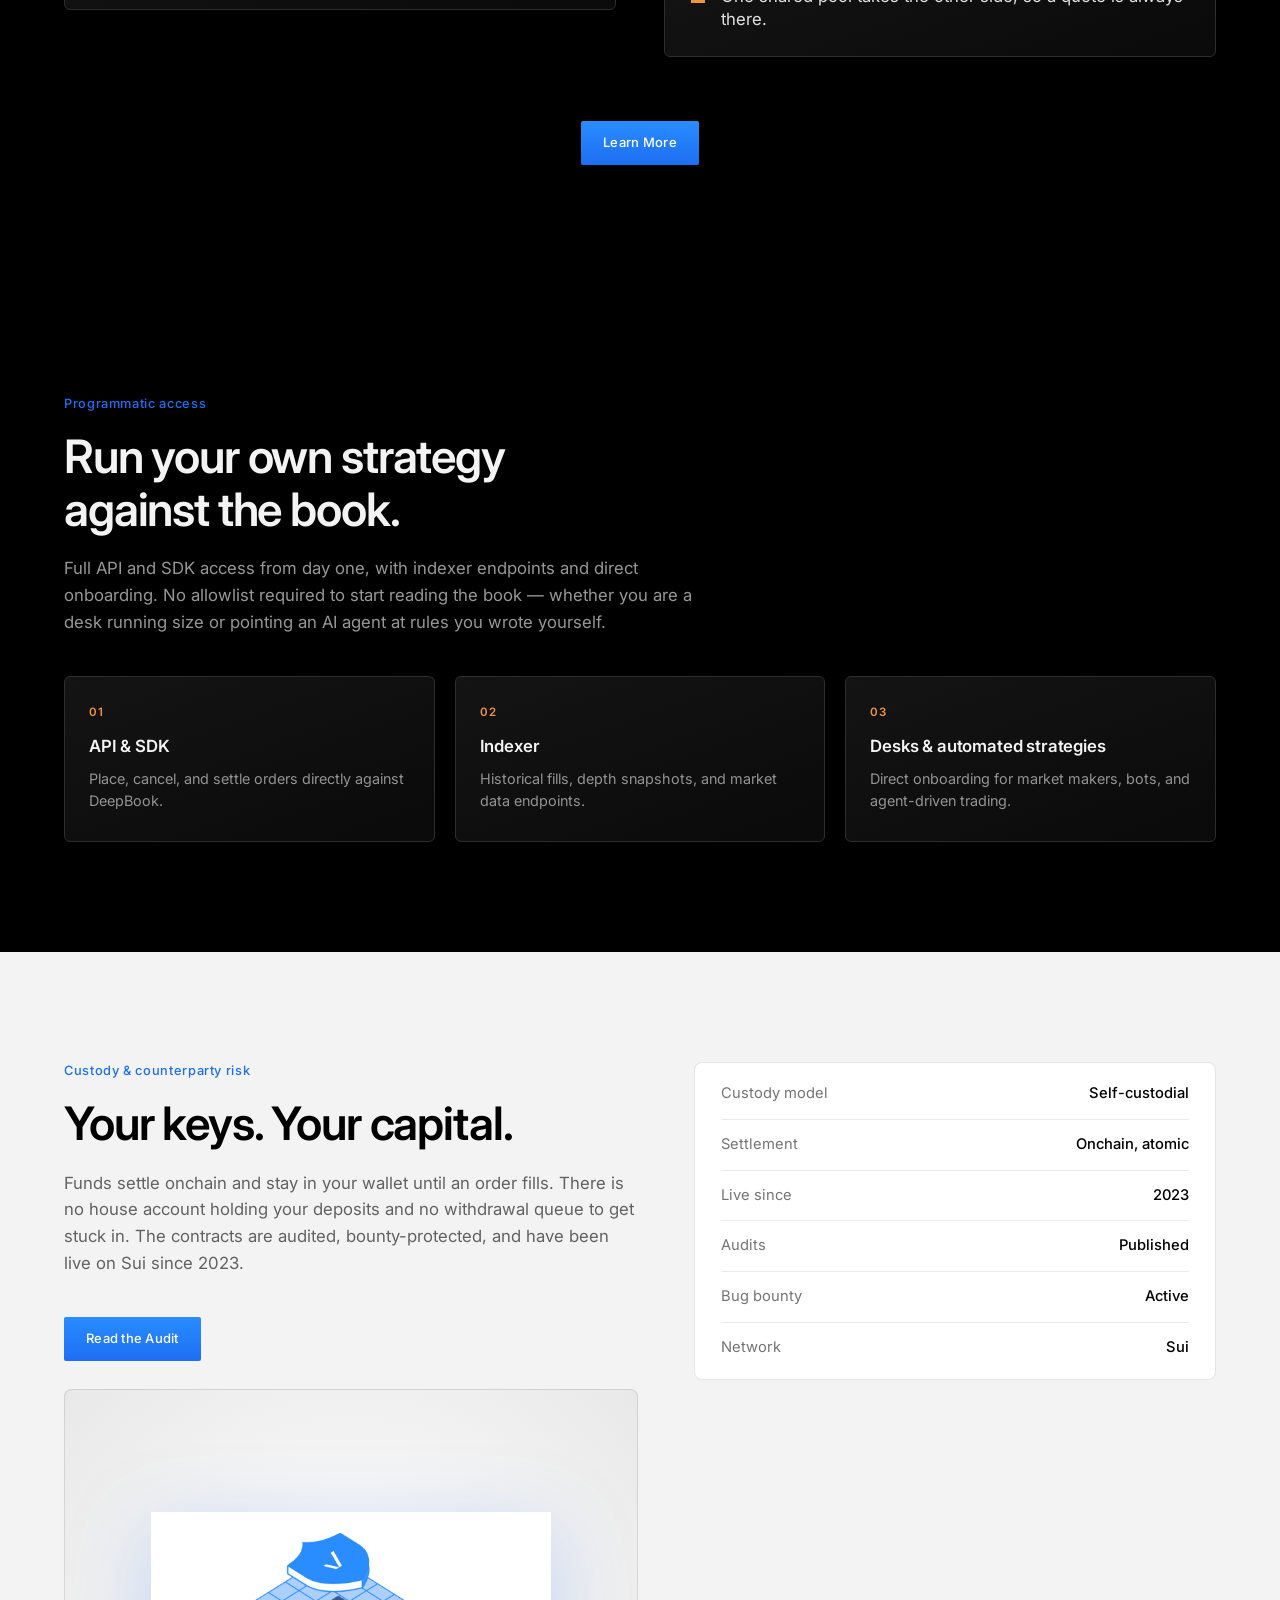
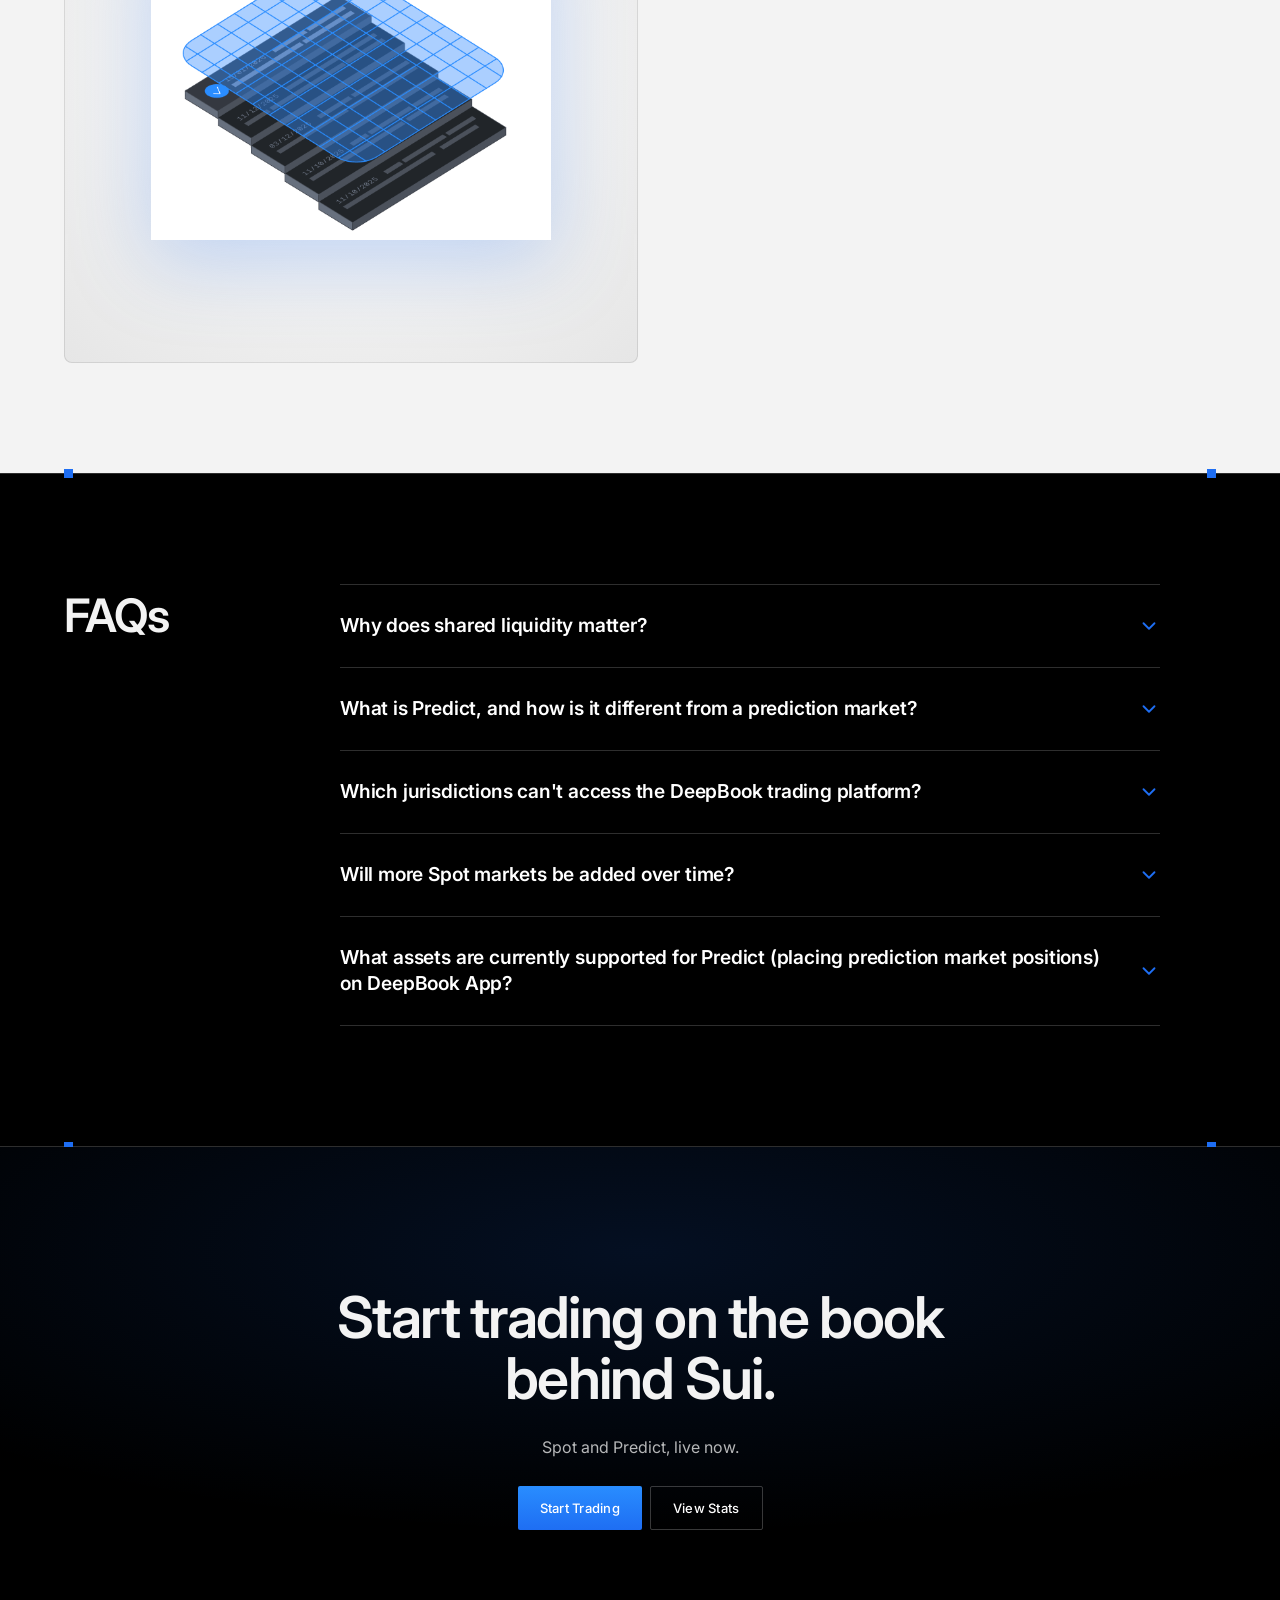
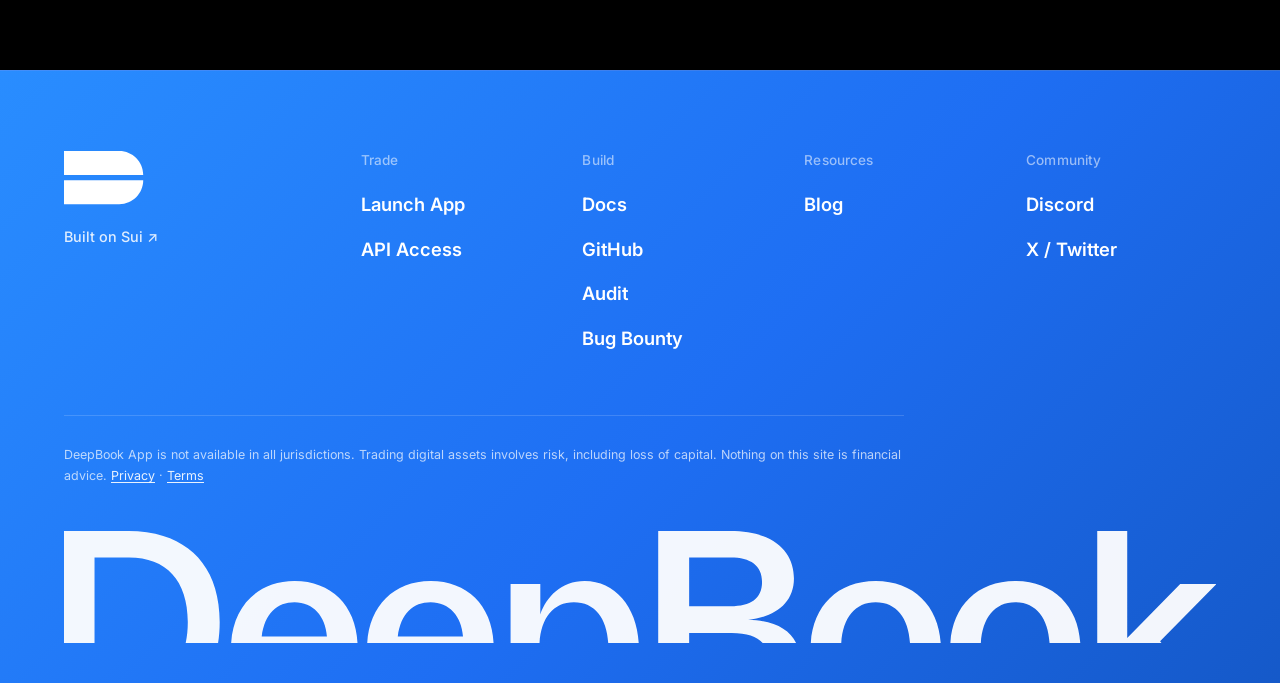
==== commit d22a38cb: "Add Spot/Predict/API nav anchors; trim footer columns Nav: - Re-added light anchor links (Spot, Pred" ====
--- a/index.html
+++ b/index.html
@@ -120,6 +120,9 @@
 [data-reveal].in{opacity:1;transform:none}
 
 /* ============================ SECTION SHELL ============================ */
+/* Sticky nav is 64px tall — without this, an anchor jump parks the target's heading
+   directly behind it (#predict is a bare block with no top padding of its own). */
+#spot,#predict,#programmatic,#stats,#faqs{scroll-margin-top:108px}
 .sect{padding:110px 0}
 .sect-label{font-size:.8rem;letter-spacing:.05em;color:var(--blue);margin-bottom:18px;font-weight:500}
 .sect h2{font-size:clamp(1.9rem,3.6vw,2.9rem);font-weight:600;letter-spacing:-.025em;line-height:1.14;margin-bottom:20px;max-width:17ch}
@@ -271,6 +274,11 @@
     <a href="#top" class="nav-logo" aria-label="DeepBook">
       <svg viewBox="0 0 133 21" fill="none"><path d="M27.1875 9.96484C27.1875 14.4024 23.5899 18 19.1523 18H0V9.96484H27.1875ZM19.1523 0C23.5899 0 27.1875 3.59755 27.1875 8.03516H0V0H19.1523Z" fill="#1E6EF3"></path><path d="M40.2037 1.44296C41.7292 1.44296 43.0566 1.72032 44.1859 2.29487C45.3152 2.86941 46.1869 3.72133 46.8011 4.8506C47.4152 5.97988 47.7322 7.3469 47.7322 8.97148C47.7322 10.5961 47.4152 11.9631 46.8011 13.0924C46.1869 14.2216 45.3152 15.0735 44.1859 15.6481C43.0566 16.2226 41.7292 16.5 40.2037 16.5H34.8545V1.44296H40.2037ZM40.2631 14.3009C41.2735 14.3009 42.1453 14.1028 42.8783 13.6867C43.6114 13.2707 44.1661 12.6565 44.5425 11.864C44.9189 11.0715 45.1171 10.1008 45.1171 8.97148C45.1171 7.8422 44.9189 6.87142 44.5425 6.07894C44.1661 5.28647 43.6114 4.6723 42.8783 4.25625C42.1453 3.8402 41.2735 3.64208 40.2631 3.64208H37.4102V14.3009H40.2631ZM59.2857 11.8838L51.3213 11.9433C51.4203 12.9537 51.7175 13.7263 52.2128 14.2613C52.7081 14.7962 53.3421 15.0537 54.1148 15.0537C54.7685 15.0537 55.2837 14.915 55.6601 14.6377C56.0365 14.3603 56.3337 13.9443 56.5318 13.4093H59.0479C58.7111 14.5386 58.1168 15.3905 57.2648 15.9651C56.4129 16.5396 55.3431 16.817 54.0751 16.817C53.0053 16.817 52.0741 16.5792 51.2817 16.1038C50.4892 15.6283 49.875 14.9745 49.459 14.1226C49.0429 13.2707 48.825 12.2999 48.825 11.2102C48.825 10.1206 49.0429 9.14979 49.4788 8.29787C49.9146 7.44596 50.5288 6.79217 51.3213 6.31668C52.1138 5.8412 53.0449 5.60346 54.0949 5.60346C55.145 5.60346 56.0563 5.82139 56.8488 6.27706C57.6413 6.73273 58.2554 7.36671 58.6913 8.19881C59.1272 9.03091 59.3451 10.0017 59.3451 11.0914C59.3451 11.3489 59.3253 11.6065 59.2857 11.8838ZM52.2326 8.09976H52.2524C51.777 8.57524 51.4798 9.28847 51.3411 10.2196H56.7299C56.6903 9.64508 56.5516 9.14979 56.3139 8.73374C56.0761 8.31769 55.7591 7.98088 55.3629 7.74314C54.9667 7.5054 54.5308 7.38653 54.0355 7.38653C53.3025 7.38653 52.7081 7.62427 52.2326 8.09976ZM70.7255 11.8838L62.7611 11.9433C62.8602 12.9537 63.1573 13.7263 63.6526 14.2613C64.1479 14.7962 64.7819 15.0537 65.5546 15.0537C66.2084 15.0537 66.7235 14.915 67.0999 14.6377C67.4763 14.3603 67.7735 13.9443 67.9716 13.4093H70.4877C70.1509 14.5386 69.5566 15.3905 68.7047 15.9651C67.8528 16.5396 66.7829 16.817 65.515 16.817C64.4451 16.817 63.514 16.5792 62.7215 16.1038C61.929 15.6283 61.3148 14.9745 60.8988 14.1226C60.4827 13.2707 60.2648 12.2999 60.2648 11.2102C60.2648 10.1206 60.4827 9.14979 60.9186 8.29787C61.3545 7.44596 61.9686 6.79217 62.7611 6.31668C63.5536 5.8412 64.4847 5.60346 65.5348 5.60346C66.5848 5.60346 67.4961 5.82139 68.2886 6.27706C69.0811 6.73273 69.6953 7.36671 70.1311 8.19881C70.567 9.03091 70.7849 10.0017 70.7849 11.0914C70.7849 11.3489 70.7651 11.6065 70.7255 11.8838ZM63.6724 8.09976H63.6923C63.2168 8.57524 62.9196 9.28847 62.7809 10.2196H68.1697C68.1301 9.64508 67.9914 9.14979 67.7537 8.73374C67.516 8.31769 67.199 7.98088 66.8027 7.74314C66.4065 7.5054 65.9706 7.38653 65.4753 7.38653C64.7423 7.38653 64.1479 7.62427 63.6724 8.09976ZM80.7983 6.29687L80.7785 6.31668C81.4521 6.79217 81.987 7.44596 82.3634 8.29787C82.7399 9.14979 82.938 10.1008 82.938 11.1706C82.938 12.2404 82.7399 13.1914 82.3634 14.0433C81.987 14.8952 81.4521 15.549 80.7785 16.0245C80.1049 16.5 79.3322 16.7377 78.4803 16.7377C77.9454 16.7377 77.4501 16.6387 76.9746 16.4208C76.4991 16.2028 76.0831 15.9056 75.7066 15.5292C75.3302 15.1528 75.033 14.7169 74.8151 14.2216V20.3831H72.3584V5.82139H74.8151V8.3375C74.9934 7.8422 75.251 7.38653 75.5878 6.97048C75.9246 6.55443 76.3406 6.21762 76.8359 5.96007C77.3312 5.70252 77.8859 5.58364 78.5001 5.58364C79.352 5.58364 80.1247 5.82139 80.7983 6.29687ZM79.1341 14.5584L79.0945 14.5981C79.5303 14.2811 79.8473 13.8452 80.0652 13.2707C80.2832 12.6961 80.402 12.0027 80.402 11.2102C80.402 10.4376 80.303 9.76395 80.0851 9.18941C79.8671 8.61486 79.5501 8.179 79.1143 7.86201C78.6784 7.54502 78.1633 7.38653 77.5491 7.38653C76.9548 7.38653 76.4397 7.54502 76.0038 7.86201C75.5679 8.179 75.251 8.61486 75.033 9.18941C74.8151 9.76395 74.6962 10.4376 74.6962 11.2102C74.6962 11.9829 74.8151 12.6565 75.033 13.231C75.251 13.8056 75.5878 14.2414 76.0236 14.5584C76.4595 14.8754 76.9746 15.0339 77.5689 15.0339C78.1831 15.0339 78.6982 14.8754 79.1341 14.5584ZM95.3927 9.74414L95.3729 9.68471C96.1059 10.2791 96.4823 11.131 96.4823 12.2603C96.4823 13.1518 96.2644 13.9046 95.8286 14.5386C95.3927 15.1726 94.7389 15.6481 93.8672 15.9849C92.9955 16.3217 91.9454 16.4802 90.7171 16.4802H84.7537V1.42315H90.6775C91.886 1.42315 92.8964 1.60145 93.6889 1.95807C94.4813 2.31468 95.0559 2.79017 95.4323 3.38452C95.8087 3.97888 95.987 4.63267 95.987 5.36571C95.987 6.01951 95.8286 6.59405 95.5116 7.08935C95.1946 7.58465 94.7587 7.96107 94.1842 8.23844C93.6096 8.5158 92.9558 8.69411 92.203 8.77336C93.5898 8.8328 94.6596 9.14979 95.3927 9.74414ZM87.3094 3.60245V7.64408H90.7369C92.4605 7.64408 93.3323 6.97048 93.3323 5.64308C93.3323 4.96948 93.1143 4.45437 92.6586 4.11756C92.203 3.78076 91.569 3.60245 90.7369 3.60245H87.3094ZM90.836 14.2811V14.3207C91.8464 14.3207 92.5992 14.1226 93.0945 13.7461C93.5898 13.3697 93.8474 12.815 93.8474 12.0819C93.8474 11.3489 93.5898 10.7942 93.0945 10.4177C92.5992 10.0413 91.8464 9.8432 90.836 9.8432H87.3094V14.2811H90.836ZM100.081 16.0443H100.061C99.2492 15.5688 98.635 14.915 98.1992 14.0631C97.7633 13.2112 97.5454 12.2404 97.5454 11.1508C97.5454 10.0611 97.7633 9.09035 98.1992 8.25825C98.635 7.42615 99.269 6.77236 100.081 6.29687C100.894 5.82139 101.845 5.58364 102.934 5.58364C104.024 5.58364 104.975 5.82139 105.787 6.29687C106.599 6.77236 107.233 7.42615 107.669 8.25825C108.105 9.09035 108.323 10.0611 108.323 11.1508C108.323 12.2404 108.105 13.2112 107.669 14.0631C107.233 14.915 106.599 15.5688 105.787 16.0443C104.975 16.5198 104.024 16.7576 102.934 16.7576C101.845 16.7576 100.894 16.5198 100.081 16.0443ZM104.46 14.5386L104.42 14.5782C104.856 14.2613 105.173 13.8254 105.391 13.2508C105.609 12.6763 105.728 11.9829 105.728 11.1904C105.728 10.4177 105.629 9.74414 105.411 9.1696C105.193 8.59505 104.876 8.15919 104.44 7.8422C104.004 7.52521 103.489 7.36671 102.875 7.36671C102.28 7.36671 101.765 7.52521 101.329 7.8422C100.894 8.15919 100.577 8.59505 100.359 9.1696C100.141 9.74414 100.022 10.4177 100.022 11.1904C100.022 11.9631 100.141 12.6367 100.359 13.2112C100.577 13.7858 100.913 14.2216 101.349 14.5386C101.785 14.8556 102.3 15.0141 102.895 15.0141C103.509 15.0141 104.024 14.8556 104.46 14.5386ZM111.811 16.0443H111.792C110.979 15.5688 110.365 14.915 109.929 14.0631C109.493 13.2112 109.275 12.2404 109.275 11.1508C109.275 10.0611 109.493 9.09035 109.929 8.25825C110.365 7.42615 110.999 6.77236 111.811 6.29687C112.624 5.82139 113.575 5.58364 114.664 5.58364C115.754 5.58364 116.705 5.82139 117.517 6.29687C118.329 6.77236 118.963 7.42615 119.399 8.25825C119.835 9.09035 120.053 10.0611 120.053 11.1508C120.053 12.2404 119.835 13.2112 119.399 14.0631C118.963 14.915 118.329 15.5688 117.517 16.0443C116.705 16.5198 115.754 16.7576 114.664 16.7576C113.575 16.7576 112.624 16.5198 111.811 16.0443ZM116.19 14.5386L116.15 14.5782C116.586 14.2613 116.903 13.8254 117.121 13.2508C117.339 12.6763 117.458 11.9829 117.458 11.1904C117.458 10.4177 117.359 9.74414 117.141 9.1696C116.923 8.59505 116.606 8.15919 116.17 7.8422C115.734 7.52521 115.219 7.36671 114.605 7.36671C114.01 7.36671 113.495 7.52521 113.059 7.8422C112.624 8.15919 112.307 8.59505 112.089 9.1696C111.871 9.74414 111.752 10.4177 111.752 11.1904C111.752 11.9631 111.871 12.6367 112.089 13.2112C112.307 13.7858 112.643 14.2216 113.079 14.5386C113.515 14.8556 114.03 15.0141 114.625 15.0141C115.239 15.0141 115.754 14.8556 116.19 14.5386ZM126.83 10.5564L131.684 16.5H128.673L124.116 10.8932V16.5H121.639V1.44296H124.116V10.2791L128.494 5.82139H131.486L126.83 10.5564Z" fill="currentColor"></path></svg>
     </a>
+    <nav class="nav-menu" aria-label="Sections">
+      <a href="#spot" class="nav-link" data-t="Spot" data-analytics="nav-spot"><span>Spot</span></a>
+      <a href="#predict" class="nav-link" data-t="Predict" data-analytics="nav-predict"><span>Predict</span></a>
+      <a href="#programmatic" class="nav-link" data-t="API" data-analytics="nav-api"><span>API</span></a>
+    </nav>
     <div class="nav-right">
       <a href="https://app.deepbook.tech" class="docs" data-analytics="nav-launch-app">Launch App</a>
       <button class="hamb" id="hamb" aria-label="Menu"><span></span></button>
@@ -280,6 +288,9 @@
 
 <!-- ===================== MOBILE MENU ===================== -->
 <div class="mobile-menu" id="mobileMenu">
+  <a href="#spot" class="m-link"><span class="c"></span>Spot</a>
+  <a href="#predict" class="m-link"><span class="c"></span>Predict</a>
+  <a href="#programmatic" class="m-link"><span class="c"></span>API</a>
   <div class="mobile-actions">
     <a href="https://app.deepbook.tech" class="btn btn--blue" style="flex:1">Launch App</a>
   </div>
@@ -531,8 +542,6 @@
       <div class="footer-links">
         <div class="f-col"><h4>Trade</h4><ul>
           <li><a href="https://app.deepbook.tech">Launch App</a></li>
-          <li><a href="#spot">Spot</a></li>
-          <li><a href="#predict">Predict</a></li>
           <li><a href="#programmatic">API Access</a></li></ul></div>
         <div class="f-col"><h4>Build</h4><ul>
           <li><a href="https://docs.sui.io/onchain-finance/deepbookv3/deepbook" target="_blank" rel="noopener">Docs</a></li>
@@ -540,8 +549,6 @@
           <li><a href="https://github.com/sui-foundation/security-audits/blob/main/docs/deepbook_v3_audit_final.pdf" target="_blank" rel="noopener">Audit</a></li>
           <li><a href="https://hackenproof.com/programs/sui-protocol" target="_blank" rel="noopener">Bug Bounty</a></li></ul></div>
         <div class="f-col" id="footer-resources"><h4>Resources</h4><ul>
-          <li><a href="#">DEEP Token</a></li>
-          <li><a href="https://www.deepbook.tech/media-kit" target="_blank" rel="noopener">Media Kit</a></li>
           <li><a href="#">Blog</a></li></ul></div>
         <div class="f-col"><h4>Community</h4><ul>
           <li><a href="https://discord.com/invite/deepbook" target="_blank" rel="noopener">Discord</a></li>
@@ -688,6 +695,21 @@
 (function(){
   const hamb=document.getElementById('hamb'),menu=document.getElementById('mobileMenu');
   hamb.addEventListener('click',()=>{menu.classList.toggle('open');document.body.style.overflow=menu.classList.contains('open')?'hidden':'';});
+  // Anchor links must close the overlay, or it stays open on top of the section just jumped to.
+  // The scroll is driven manually: releasing body{overflow:hidden} and letting the browser's own
+  // hash jump run in the same tick is a race — the unlock hasn't been applied when the scroll is
+  // computed, so the jump gets swallowed. Close, let style settle, then scroll.
+  menu.querySelectorAll('a[href^="#"]').forEach(a=>a.addEventListener('click',e=>{
+    const hash=a.getAttribute('href'),target=document.querySelector(hash);
+    if(!target)return;
+    e.preventDefault();
+    menu.classList.remove('open');
+    document.body.style.overflow='';
+    requestAnimationFrame(()=>requestAnimationFrame(()=>{
+      target.scrollIntoView({behavior:'smooth',block:'start'}); // honours scroll-margin-top
+      history.replaceState(null,'',hash);
+    }));
+  }));
   menu.querySelectorAll('a').forEach(a=>a.addEventListener('click',()=>{menu.classList.remove('open');document.body.style.overflow='';}));
 })();
 </script>
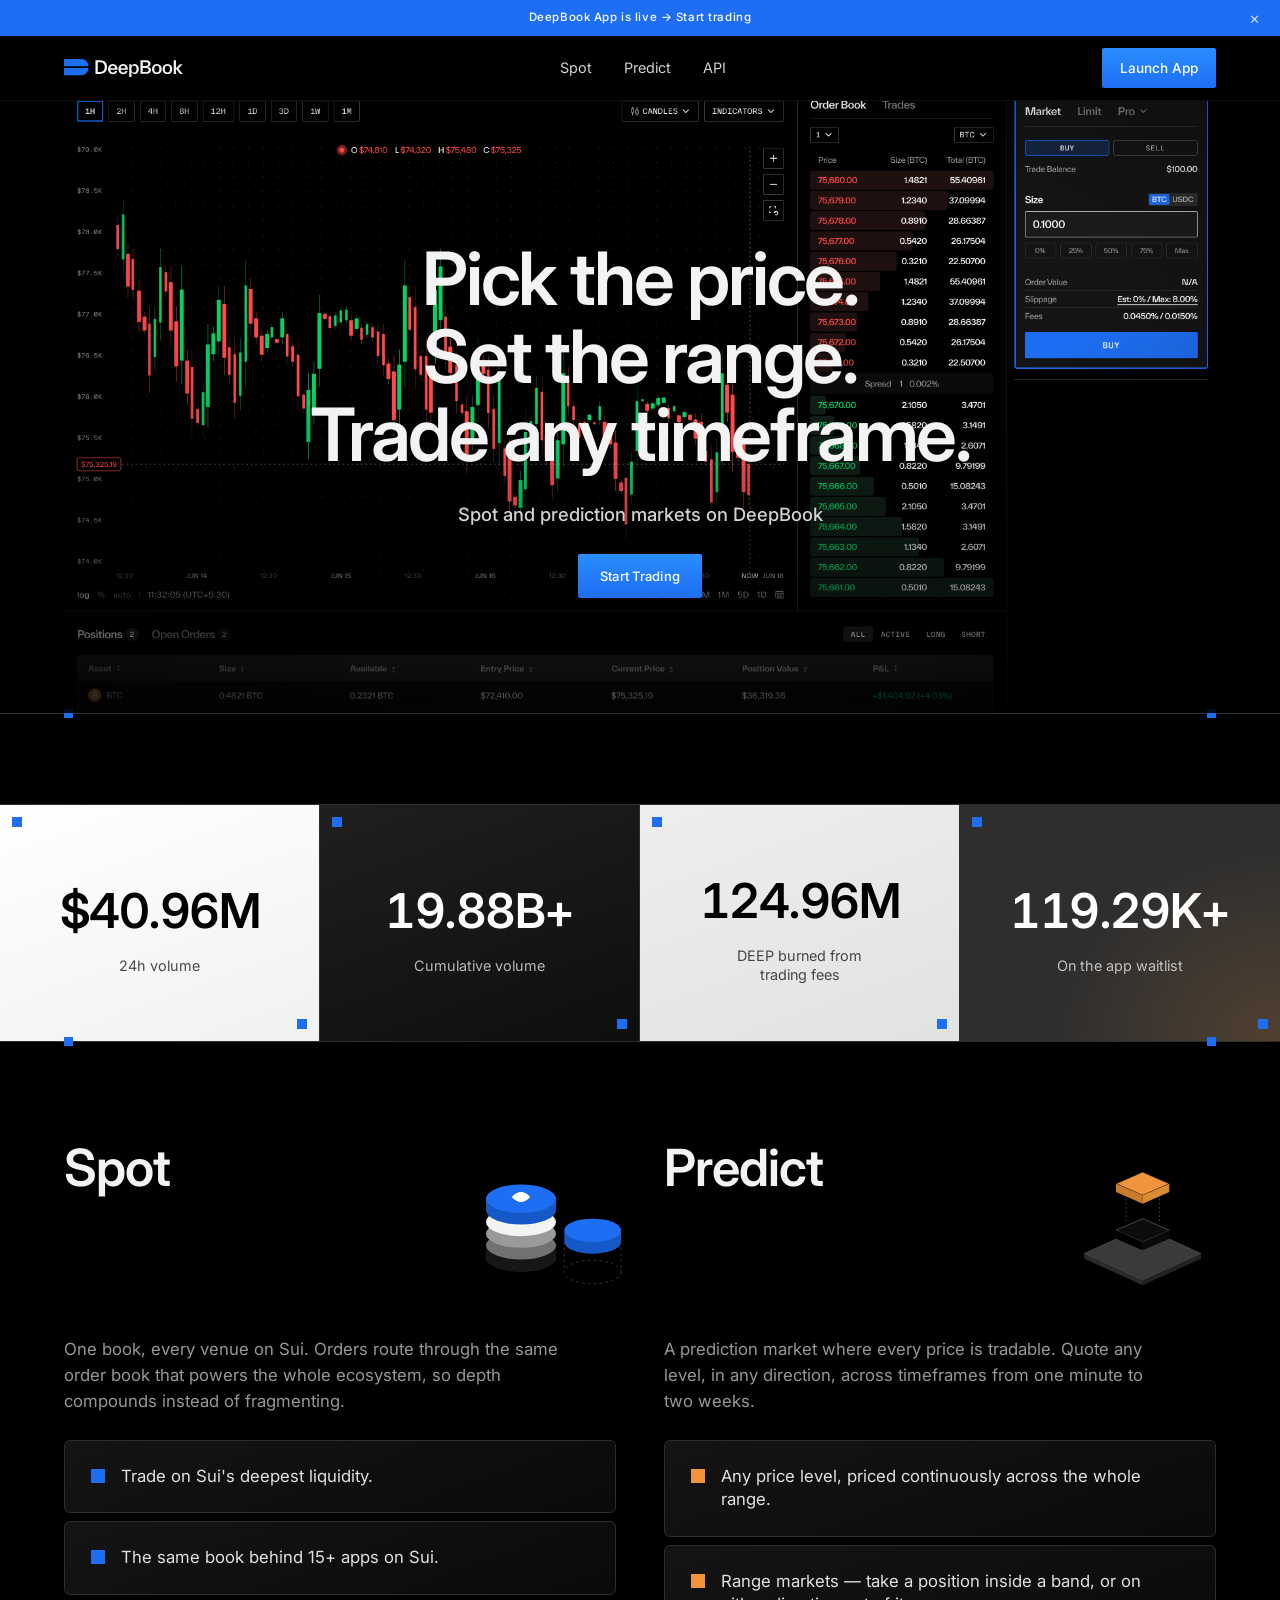
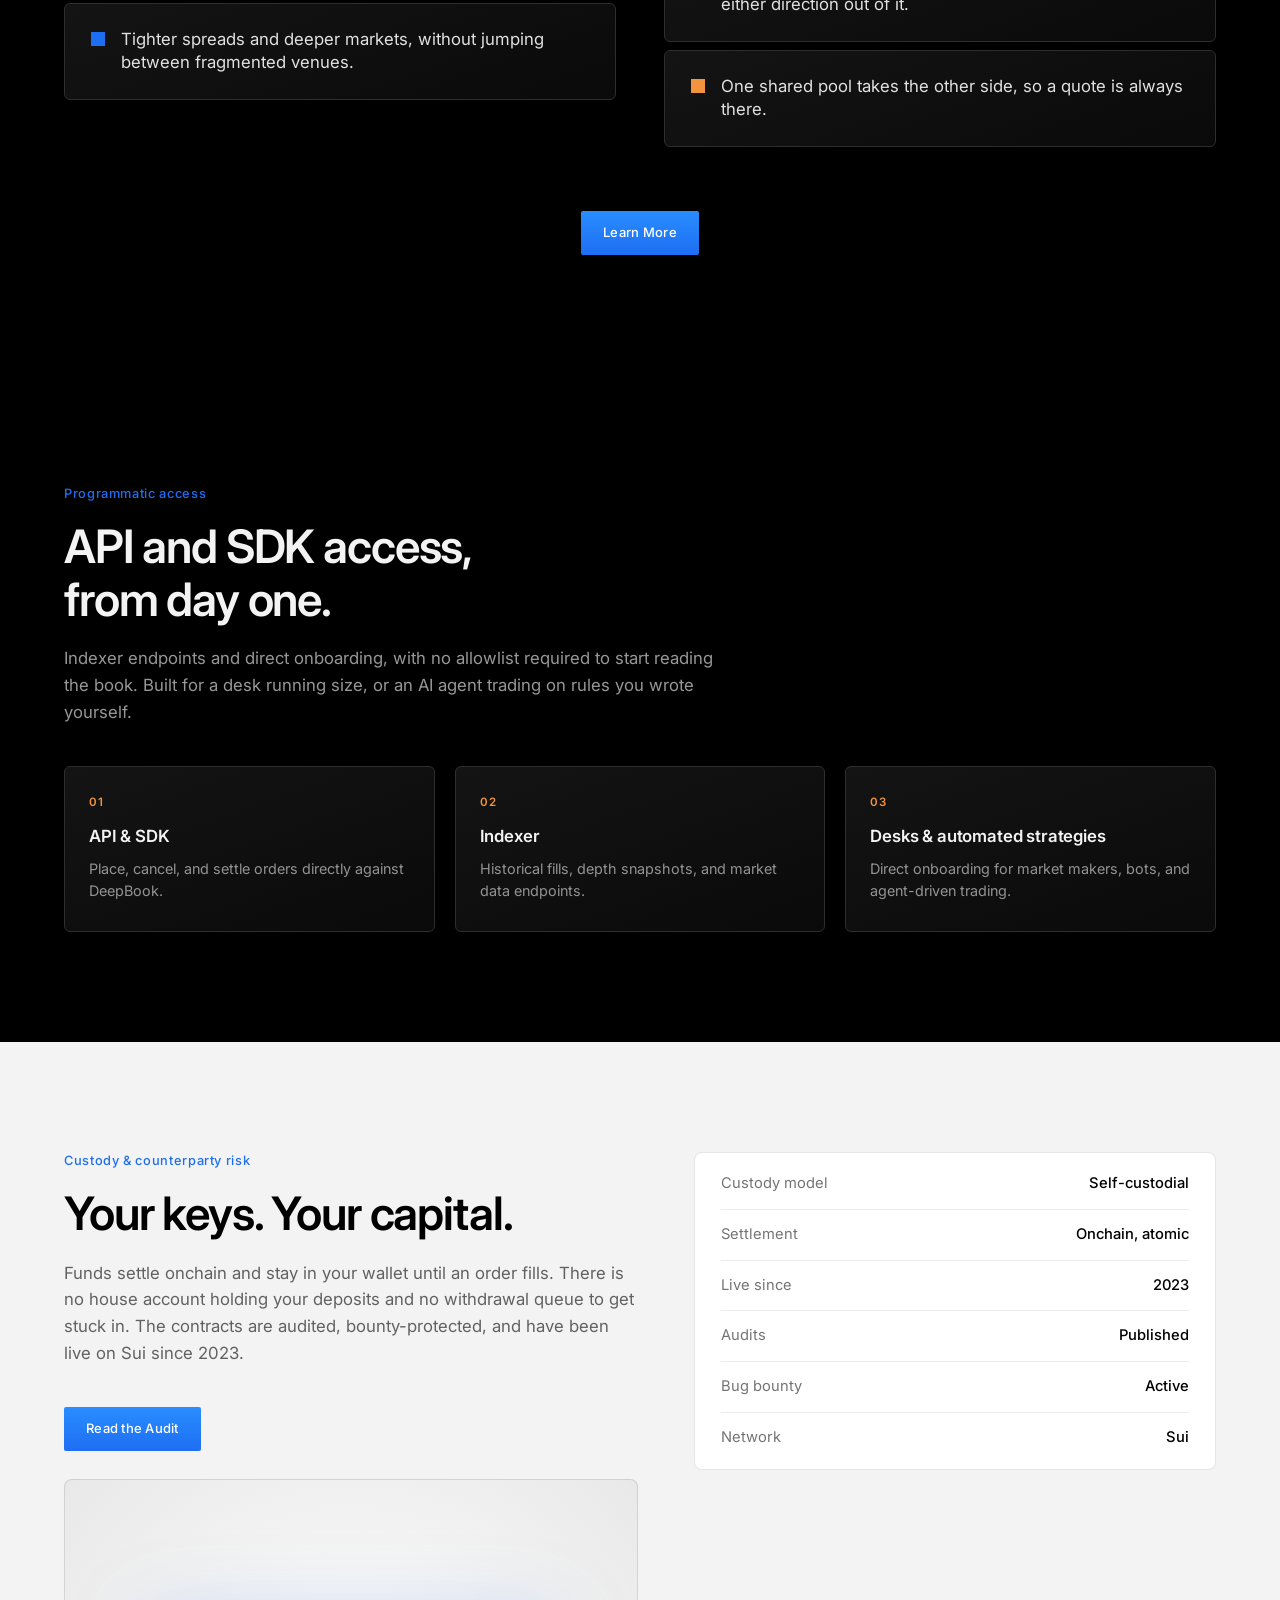
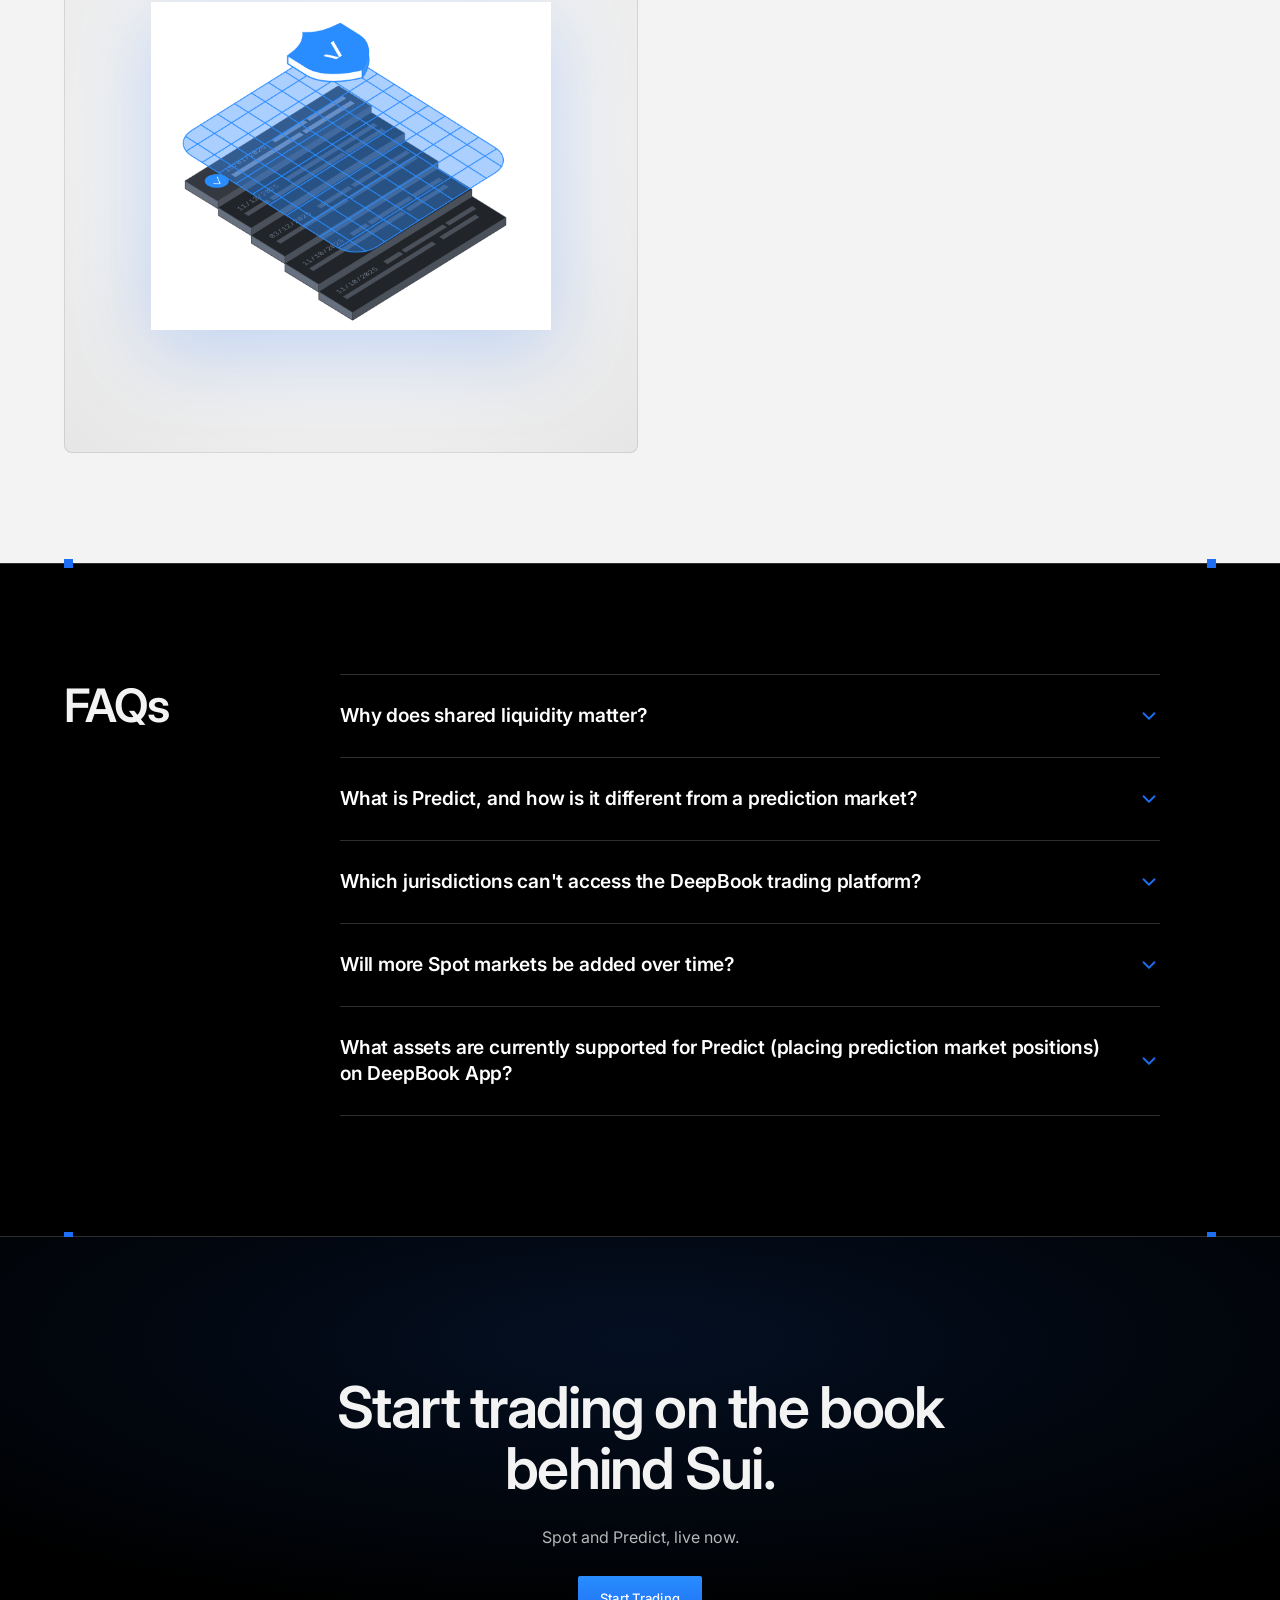
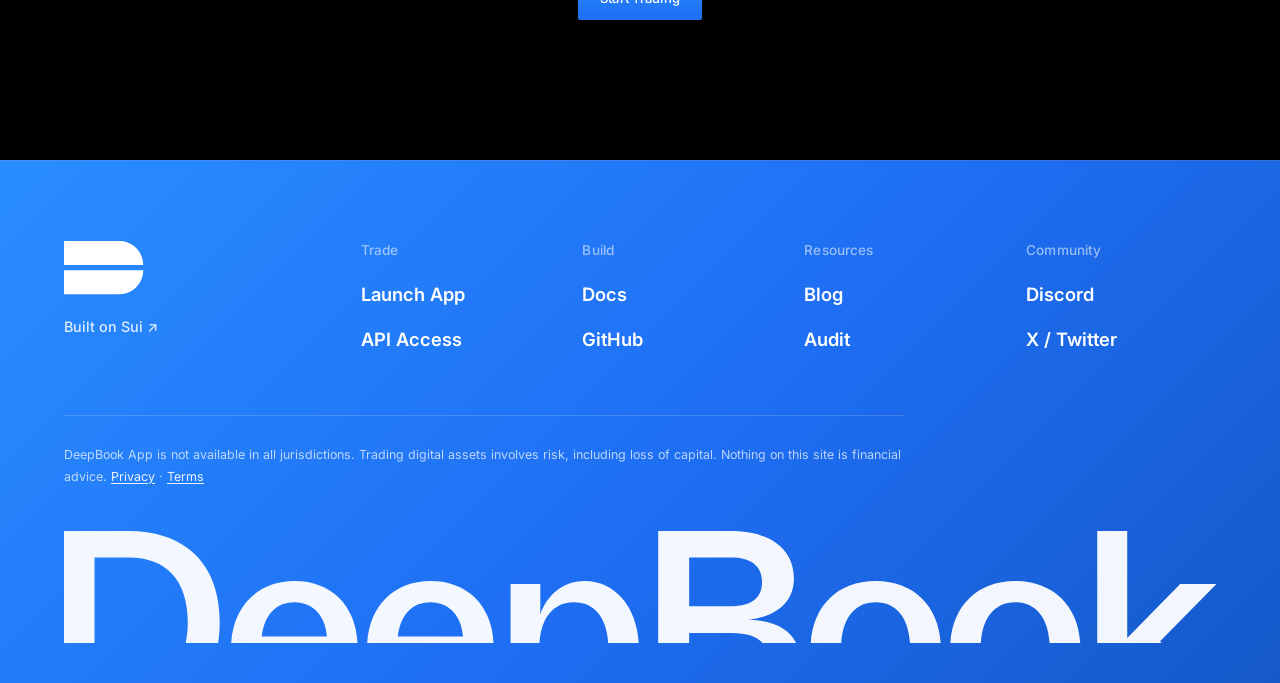
==== commit f9aabb70: "Footer/CTA/programmatic tweaks; push stats row down below hero - Footer: moved Audit from Build to R" ====
--- a/index.html
+++ b/index.html
@@ -129,6 +129,9 @@
 .sect .lede{font-size:1.05rem;color:rgba(243,243,243,.62);max-width:660px;margin-bottom:40px;line-height:1.6}
 
 /* ============================ STATS ============================ */
+/* Pushed down ~10% of viewport height so the cards read as their own moment below the hero,
+   rather than sitting flush against the divider rule. */
+#stats{margin-top:clamp(40px,10vh,120px)}
 .stats{display:grid;grid-template-columns:repeat(4,1fr);border-top:1px solid var(--ink-2)}
 .stat{position:relative;padding:64px 32px 56px;text-align:center;border-right:1px solid var(--ink-2);
   display:flex;flex-direction:column;align-items:center;gap:12px;min-height:220px;justify-content:center}
@@ -402,8 +405,8 @@
 <section class="sect" id="programmatic">
   <div class="container">
     <div class="sect-label">Programmatic access</div>
-    <h2 data-reveal>Run your own strategy against the book.</h2>
-    <p class="lede" data-reveal>Full API and SDK access from day one, with indexer endpoints and direct onboarding. No allowlist required to start reading the book — whether you are a desk running size or pointing an AI agent at rules you wrote yourself.</p>
+    <h2 data-reveal>API and SDK access, from day one.</h2>
+    <p class="lede" data-reveal>Indexer endpoints and direct onboarding, with no allowlist required to start reading the book. Built for a desk running size, or an AI agent trading on rules you wrote yourself.</p>
     <div class="cards-grid cards-3" data-reveal>
       <div class="card"><span class="k">01</span><h3>API &amp; SDK</h3><p>Place, cancel, and settle orders directly against DeepBook.</p></div>
       <div class="card"><span class="k">02</span><h3>Indexer</h3><p>Historical fills, depth snapshots, and market data endpoints.</p></div>
@@ -525,7 +528,6 @@
     <p class="desc" data-reveal>Spot and Predict, live now.</p>
     <div class="btn-row" data-reveal>
       <a href="https://app.deepbook.tech" class="btn btn--blue" data-cta="primary" data-analytics="closing-primary">Start Trading</a>
-      <a href="#stats" class="btn btn--ghost" data-analytics="closing-secondary">View Stats</a>
     </div>
   </div>
 </section>
@@ -545,11 +547,10 @@
           <li><a href="#programmatic">API Access</a></li></ul></div>
         <div class="f-col"><h4>Build</h4><ul>
           <li><a href="https://docs.sui.io/onchain-finance/deepbookv3/deepbook" target="_blank" rel="noopener">Docs</a></li>
-          <li><a href="https://github.com/MystenLabs/deepbookv3" target="_blank" rel="noopener">GitHub</a></li>
-          <li><a href="https://github.com/sui-foundation/security-audits/blob/main/docs/deepbook_v3_audit_final.pdf" target="_blank" rel="noopener">Audit</a></li>
-          <li><a href="https://hackenproof.com/programs/sui-protocol" target="_blank" rel="noopener">Bug Bounty</a></li></ul></div>
+          <li><a href="https://github.com/MystenLabs/deepbookv3" target="_blank" rel="noopener">GitHub</a></li></ul></div>
         <div class="f-col" id="footer-resources"><h4>Resources</h4><ul>
-          <li><a href="#">Blog</a></li></ul></div>
+          <li><a href="#">Blog</a></li>
+          <li><a href="https://github.com/sui-foundation/security-audits/blob/main/docs/deepbook_v3_audit_final.pdf" target="_blank" rel="noopener">Audit</a></li></ul></div>
         <div class="f-col"><h4>Community</h4><ul>
           <li><a href="https://discord.com/invite/deepbook" target="_blank" rel="noopener">Discord</a></li>
           <li><a href="https://x.com/DeepBookonSui" target="_blank" rel="noopener">X / Twitter</a></li></ul></div>
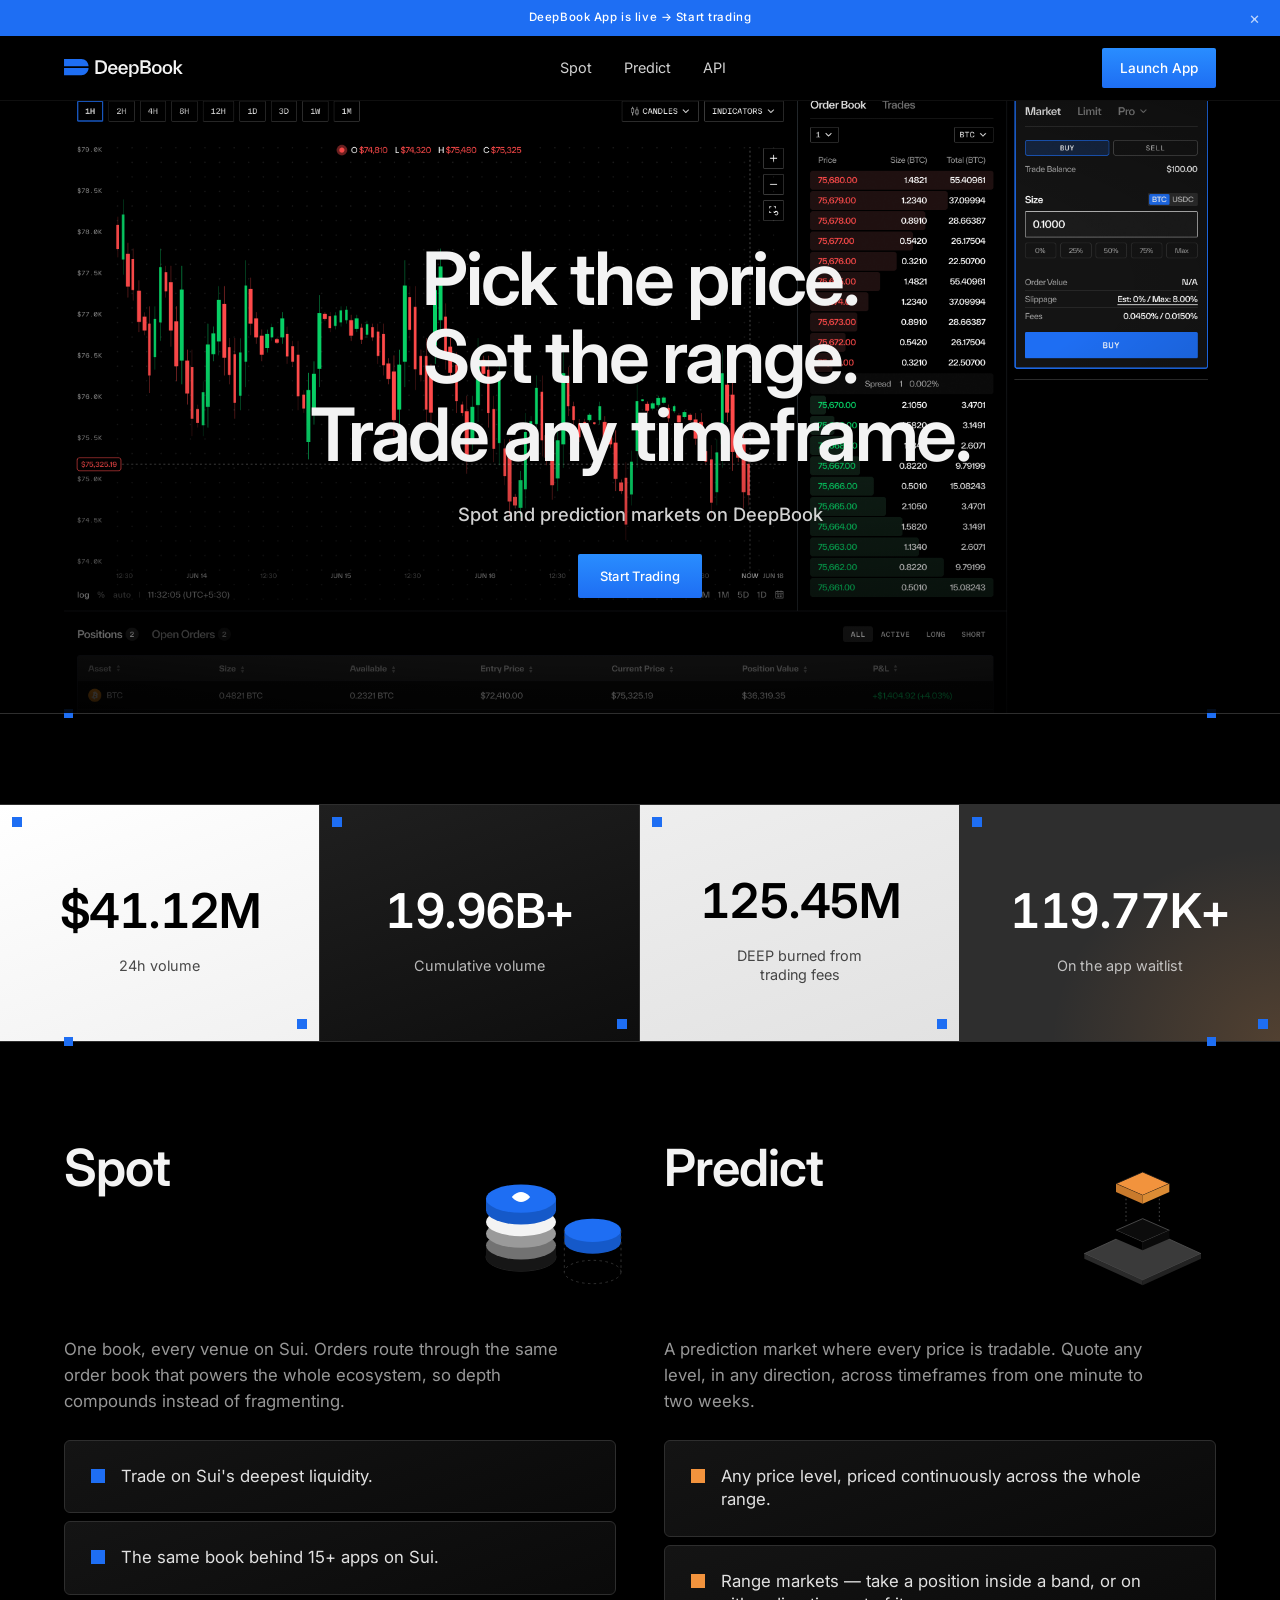
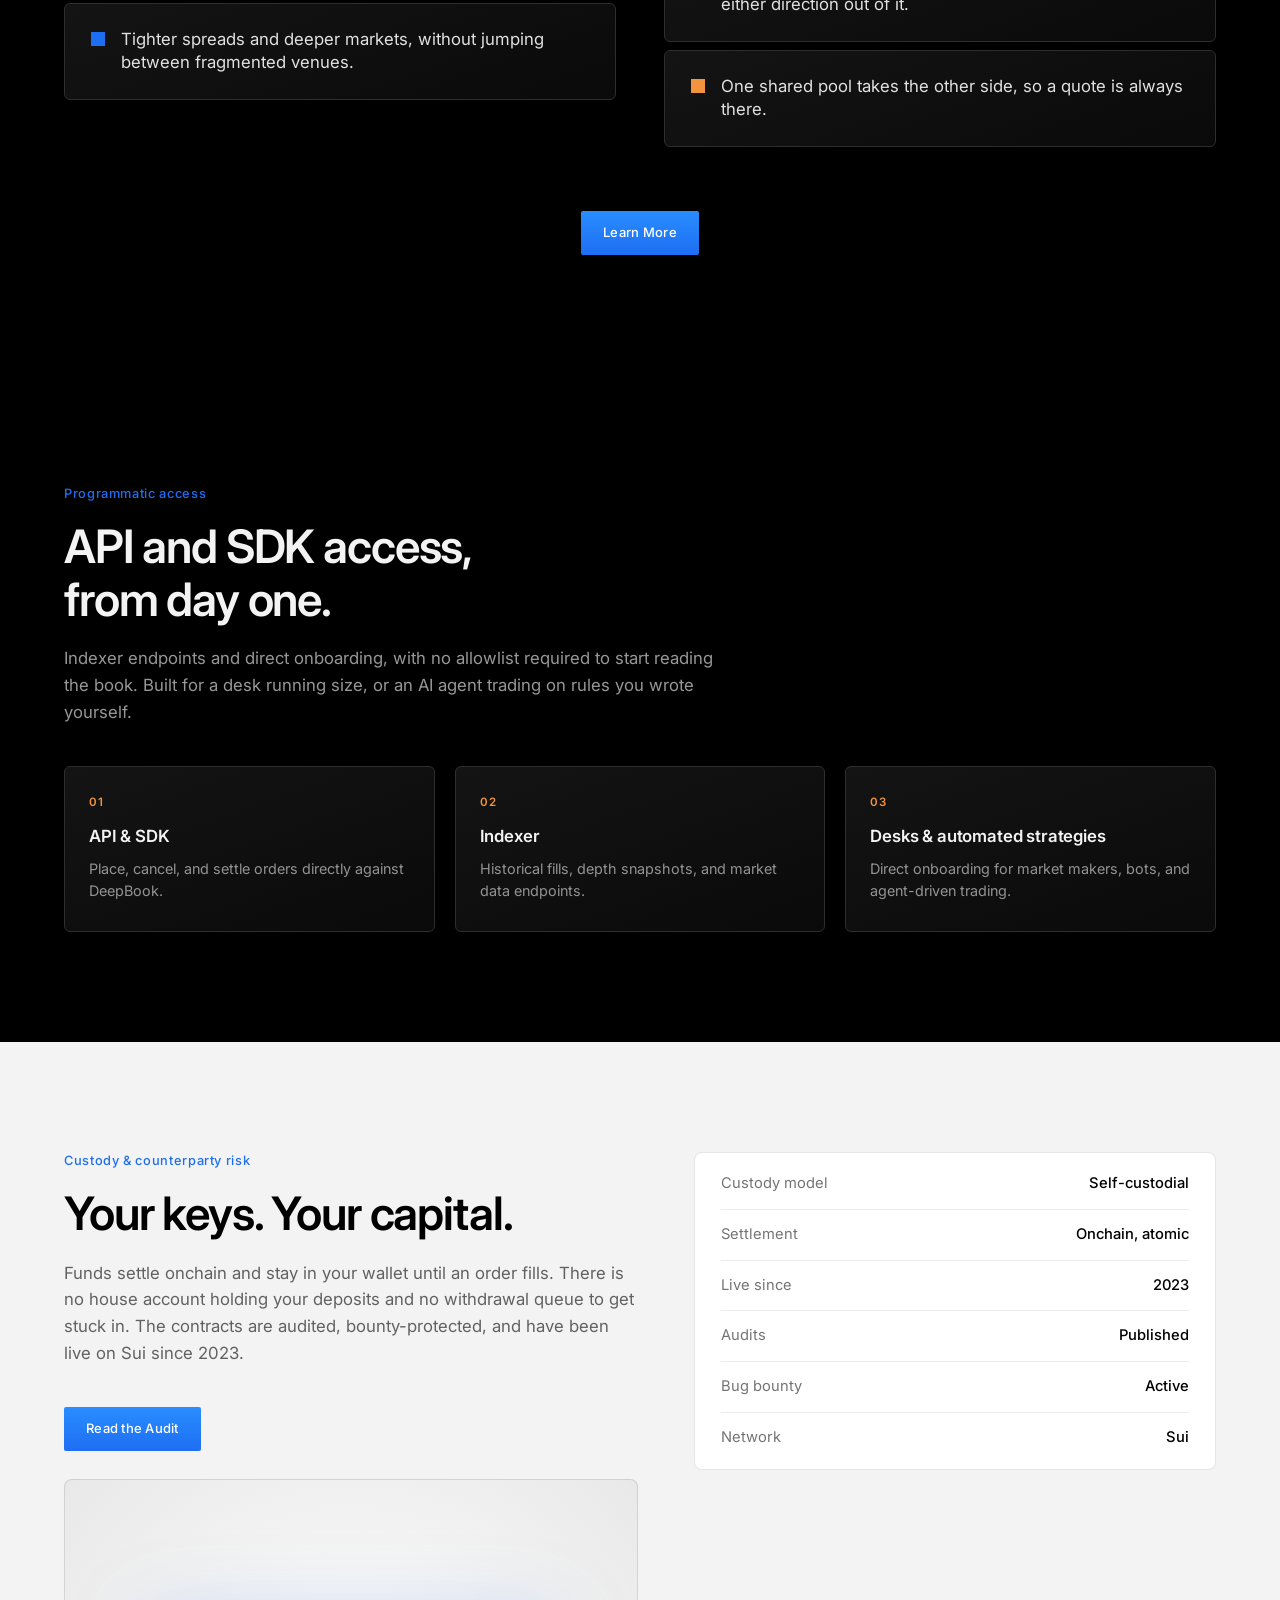
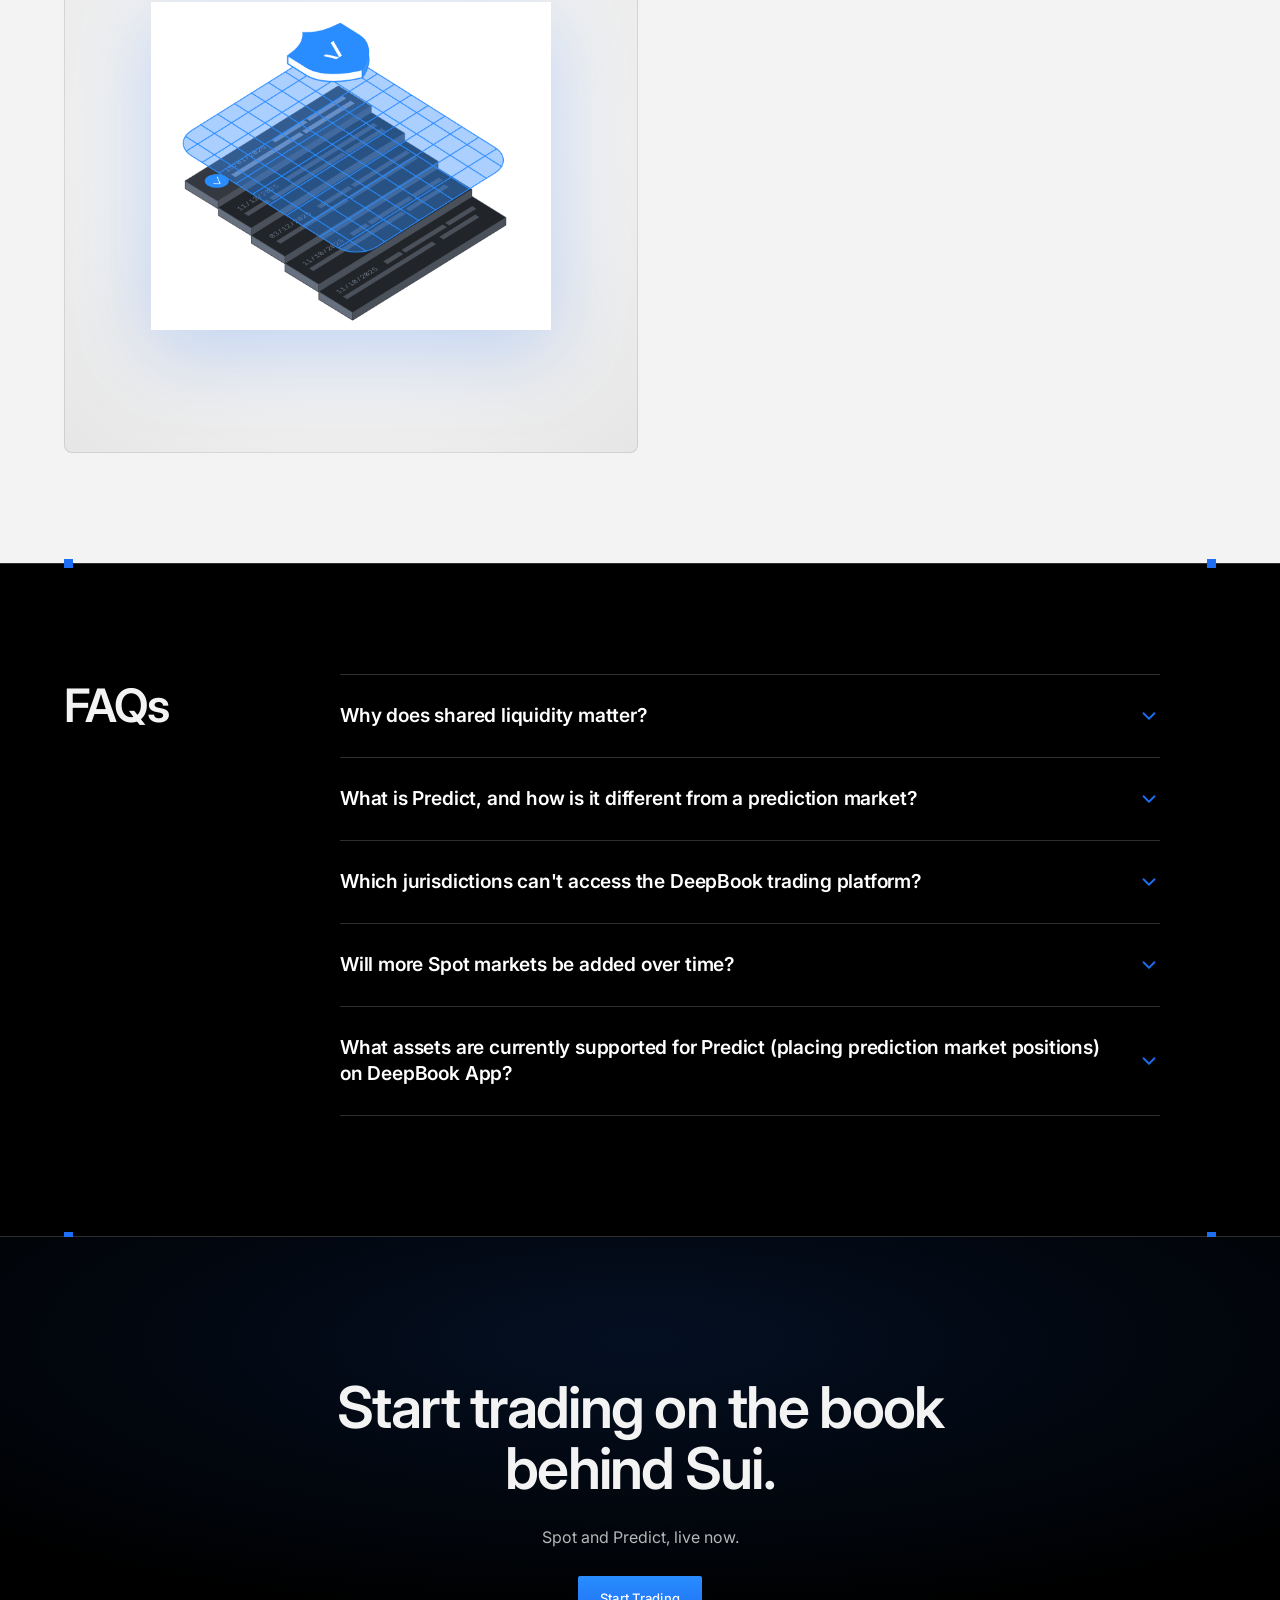
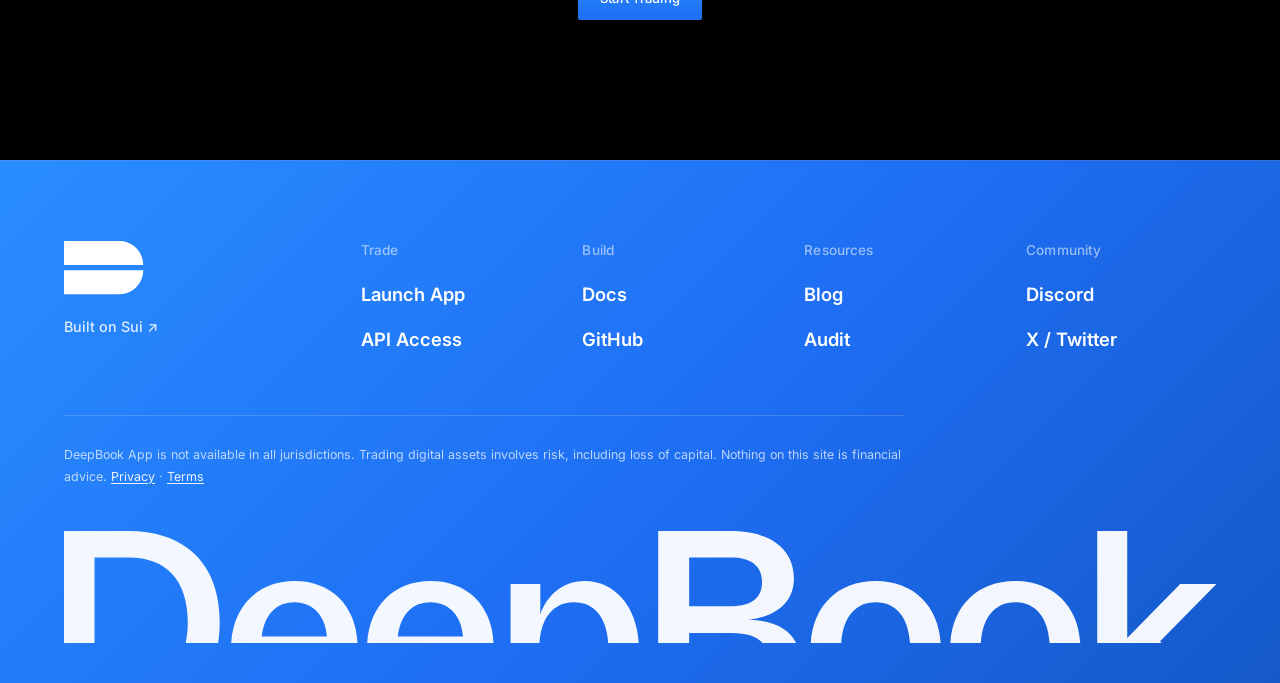
==== commit 525c5ce8: "SEO/AEO: meta + social tags, JSON-LD, FAQ headings, robots, sitemap, favicon Actioned from the Soulc" ====
--- a/index.html
+++ b/index.html
@@ -2,9 +2,212 @@
 <html lang="en">
 <head>
 <meta charset="utf-8">
+
+<!-- ============================================================================
+     DEV HANDOFF NOTES — items marked TODO need a decision or a backend value.
+     Everything not marked TODO is final and can ship as-is.
+
+     TODO(domain): every absolute URL below, plus the canonical, the OG/Twitter
+       image URLs, robots.txt and sitemap.xml, uses PLACEHOLDER_DOMAIN. Find and
+       replace it once the production domain is settled (deepbook.tech vs other).
+       Do not ship a canonical pointing at a vercel.app preview.
+     TODO(title): current title is character-identical to www.deepbook.tech, which
+       makes the two pages duplicates if both are indexable. Suggested replacement,
+       pending the Predict status question below:
+       "DeepBook App | Onchain Spot and Predict Trading on Sui"
+     TODO(legal): Predict is described on this page as live. Sui's own docs state
+       Predict has no Mainnet deployment. Confirm before the page is indexable, and
+       keep this page, the docs and the FAQ schema consistent.
+     TODO(legal): no operator/ownership statement exists yet. Once legal supplies
+       the one-liner, add it to the Organization block below (legalName /
+       parentOrganization) AND to the visible page copy, using identical wording.
+     ============================================================================ -->
+
 <title>DeepBook on Sui | Fully On-Chain Order Book for DeFi</title>
 <meta name="description" content="DeepBook is a fully on-chain order book on Sui powering Spot and Predict markets with deep liquidity and fast settlement.">
 <meta name="viewport" content="width=device-width, initial-scale=1">
+
+<!-- TODO(domain): set to the real production URL. -->
+<link rel="canonical" href="https://PLACEHOLDER_DOMAIN/">
+<!-- max-snippet:-1 lifts Google's snippet-length cap so longer passages can be quoted. -->
+<meta name="robots" content="index,follow,max-image-preview:large,max-snippet:-1,max-video-preview:-1">
+
+<!-- Open Graph — TODO(og): image and final copy still undecided. The tags are wired
+     so a share preview works the moment an image is dropped at the path below.
+     Produce at 1200x630. Until then, links shared to Discord/Telegram/X will show
+     a title and description but no image. -->
+<meta property="og:type" content="website">
+<meta property="og:site_name" content="DeepBook">
+<meta property="og:title" content="DeepBook on Sui | Fully On-Chain Order Book for DeFi">
+<meta property="og:description" content="DeepBook is a fully on-chain order book on Sui powering Spot and Predict markets with deep liquidity and fast settlement.">
+<meta property="og:url" content="https://PLACEHOLDER_DOMAIN/">
+<meta property="og:image" content="https://PLACEHOLDER_DOMAIN/assets/og-deepbook-app.png">
+<meta property="og:image:width" content="1200">
+<meta property="og:image:height" content="630">
+<meta property="og:image:alt" content="DeepBook App — onchain spot and prediction markets on Sui.">
+<meta property="og:locale" content="en_US">
+
+<!-- X / Twitter — account confirmed: https://x.com/DeepBookonSui -->
+<meta name="twitter:card" content="summary_large_image">
+<meta name="twitter:site" content="@DeepBookonSui">
+<meta name="twitter:creator" content="@DeepBookonSui">
+<meta name="twitter:title" content="DeepBook on Sui | Fully On-Chain Order Book for DeFi">
+<meta name="twitter:description" content="DeepBook is a fully on-chain order book on Sui powering Spot and Predict markets with deep liquidity and fast settlement.">
+<meta name="twitter:image" content="https://PLACEHOLDER_DOMAIN/assets/og-deepbook-app.png">
+
+<!-- Icons. icon.svg is the DeepBook "D" mark rebuilt as vector from the inline logo
+     path, so there is no dependency on the old Webflow CDN. apple-touch-icon.png is
+     the existing 180x180 brand asset (Safari will not accept SVG here).
+     TODO(icons): generate /favicon.ico and site.webmanifest from the same mark for
+     full legacy + installed-PWA coverage. -->
+<link rel="icon" href="assets/icon.svg" type="image/svg+xml">
+<link rel="apple-touch-icon" href="assets/apple-touch-icon.png">
+
+<!-- ===================== STRUCTURED DATA: ENTITY GRAPH =====================
+     Validate with Google's Rich Results Test and the Schema.org validator after
+     the domain find-and-replace.
+     TODO(legal): ownership is deliberately NOT asserted here. Once legal supplies
+       the operator sentence, add "legalName" and (if applicable)
+       "parentOrganization" to the Organization node.
+     TODO(brand): github.com/MystenLabs/deepbookv3 is intentionally LEFT OUT of
+       sameAs. sameAs is an identity assertion, so listing it would tell a model
+       this entity is the MystenLabs org — the opposite of the brand separation.
+       The footer link stays; adding it here is a brand/legal call, not a dev one.
+     ========================================================================= -->
+<script type="application/ld+json">
+{
+  "@context": "https://schema.org",
+  "@graph": [
+    {
+      "@type": "Organization",
+      "@id": "https://PLACEHOLDER_DOMAIN/#organization",
+      "name": "DeepBook",
+      "alternateName": ["DeepBook Protocol", "DeepBook App"],
+      "url": "https://PLACEHOLDER_DOMAIN/",
+      "logo": {
+        "@type": "ImageObject",
+        "url": "https://PLACEHOLDER_DOMAIN/assets/icon.svg"
+      },
+      "description": "DeepBook is a fully onchain central limit order book on the Sui network. It provides shared liquidity for spot markets and powers the DeepBook App, where traders access spot and prediction markets with self-custodial settlement.",
+      "foundingDate": "2023",
+      "sameAs": [
+        "https://x.com/DeepBookonSui",
+        "https://discord.com/invite/deepbook",
+        "https://www.coingecko.com/en/coins/deepbook",
+        "https://coinmarketcap.com/currencies/deepbook/",
+        "https://defillama.com/protocol/deepbook"
+      ],
+      "knowsAbout": [
+        "onchain order book",
+        "central limit order book",
+        "Sui blockchain",
+        "decentralized exchange liquidity",
+        "onchain prediction markets"
+      ]
+    },
+    {
+      "@type": "WebSite",
+      "@id": "https://PLACEHOLDER_DOMAIN/#website",
+      "url": "https://PLACEHOLDER_DOMAIN/",
+      "name": "DeepBook",
+      "publisher": { "@id": "https://PLACEHOLDER_DOMAIN/#organization" },
+      "inLanguage": "en"
+    },
+    {
+      "@type": "WebPage",
+      "@id": "https://PLACEHOLDER_DOMAIN/#webpage",
+      "url": "https://PLACEHOLDER_DOMAIN/",
+      "name": "DeepBook on Sui | Fully On-Chain Order Book for DeFi",
+      "isPartOf": { "@id": "https://PLACEHOLDER_DOMAIN/#website" },
+      "about": { "@id": "https://PLACEHOLDER_DOMAIN/#organization" },
+      "datePublished": "2026-09-01",
+      "dateModified": "2026-09-01"
+    },
+    {
+      "@type": "SoftwareApplication",
+      "@id": "https://PLACEHOLDER_DOMAIN/#app",
+      "name": "DeepBook App",
+      "applicationCategory": "FinanceApplication",
+      "operatingSystem": "Web",
+      "url": "https://app.deepbook.tech/",
+      "publisher": { "@id": "https://PLACEHOLDER_DOMAIN/#organization" },
+      "featureList": [
+        "Spot trading against a shared onchain order book",
+        "Prediction markets at any price level, including range positions, across timeframes from one minute to two weeks",
+        "Self-custodial settlement, assets remain in the user wallet",
+        "Public API, SDK and indexer endpoints"
+      ],
+      "offers": {
+        "@type": "Offer",
+        "price": "0",
+        "priceCurrency": "USD",
+        "description": "Free to use. Trading fees apply per the published fee schedule."
+      }
+    }
+  ]
+}
+</script>
+
+<!-- ===================== STRUCTURED DATA: FAQ =====================
+     Answer text below is copied VERBATIM from the rendered accordions. If the
+     on-page copy changes, change it here too — a mismatch between schema and
+     rendered text is a policy violation and gets the markup ignored.
+     ================================================================ -->
+<script type="application/ld+json">
+{
+  "@context": "https://schema.org",
+  "@type": "FAQPage",
+  "@id": "https://PLACEHOLDER_DOMAIN/#faq",
+  "isPartOf": { "@id": "https://PLACEHOLDER_DOMAIN/#webpage" },
+  "mainEntity": [
+    {
+      "@type": "Question",
+      "name": "Why does shared liquidity matter?",
+      "url": "https://PLACEHOLDER_DOMAIN/#faq-shared-liquidity",
+      "acceptedAnswer": {
+        "@type": "Answer",
+        "text": "Onchain liquidity is often divided across separate apps and order books, leaving less depth available in each venue. DeepBook's spot market allows multiple apps to route through the same book, so liquidity can compound rather than fragment. For traders moving meaningful size, greater shared depth can support tighter spreads and lower slippage."
+      }
+    },
+    {
+      "@type": "Question",
+      "name": "What is Predict, and how is it different from a prediction market?",
+      "url": "https://PLACEHOLDER_DOMAIN/#faq-what-is-predict",
+      "acceptedAnswer": {
+        "@type": "Answer",
+        "text": "A prediction market gives you a fixed set of yes-or-no bets that someone else defined, like whether Bitcoin closes above $100,000 by December, and most of that menu has already settled at zero or one hundred. The position you hold is a dead-end token you cannot use elsewhere. Predict works differently. You name any price you want, like 94,820 right now, in any direction, including ranges between two prices, across timeframes from one minute to two weeks, and the market is created on demand and priced for you in real time. One shared pool takes the other side of every trade, so a quote is always available, where prediction markets depend on finding another taker. The closest traditional analog is asking a derivatives desk for a custom quote, automated and running onchain."
+      }
+    },
+    {
+      "@type": "Question",
+      "name": "Which jurisdictions can't access the DeepBook trading platform?",
+      "url": "https://PLACEHOLDER_DOMAIN/#faq-jurisdictions",
+      "acceptedAnswer": {
+        "@type": "Answer",
+        "text": "The following jurisdictions are excluded from accessing the DeepBook trading platform: Australia, Belgium, France, Germany, Hungary, Italy, Netherlands, Ontario, Poland, Quebec, Russia, Singapore, Slovakia, Taiwan, Thailand, the United Kingdom, and the United States. OFAC-sanctioned jurisdictions: Iran, Cuba, North Korea, and the Crimea, Donetsk, and Luhansk regions of Ukraine."
+      }
+    },
+    {
+      "@type": "Question",
+      "name": "Will more Spot markets be added over time?",
+      "url": "https://PLACEHOLDER_DOMAIN/#faq-more-spot-markets",
+      "acceptedAnswer": {
+        "@type": "Answer",
+        "text": "DeepBook App is designed to provide access to markets available on the DeepBook protocol. Additional trading pairs may become available over time as the app expands. Check the app for the latest supported markets. DeepBook will continue to assess other asset support — look for updates on app.deepbook.tech and on X at @DeepBookonSui."
+      }
+    },
+    {
+      "@type": "Question",
+      "name": "What assets are currently supported for Predict (placing prediction market positions) on DeepBook App?",
+      "url": "https://PLACEHOLDER_DOMAIN/#faq-predict-assets",
+      "acceptedAnswer": {
+        "@type": "Answer",
+        "text": "BTC is currently the only supported asset. DeepBook will continue to assess other assets. Look for updates on app.deepbook.tech and on X at @DeepBookonSui."
+      }
+    }
+  ]
+}
+</script>
 <link rel="preconnect" href="https://fonts.googleapis.com">
 <link rel="preconnect" href="https://fonts.gstatic.com" crossorigin>
 <link href="https://fonts.googleapis.com/css2?family=Inter:wght@300;400;500;600;700&display=swap" rel="stylesheet">
@@ -179,6 +382,10 @@
 .faqs-grid{display:grid;grid-template-columns:220px 1fr;gap:56px;align-items:start}
 .faqs-list{max-width:820px;border-top:1px solid var(--ink-2)}
 .faq-item{border-bottom:1px solid var(--ink-2)}
+/* Questions are real h3s so they appear in the document outline and are individually
+   citable; the h3 carries no visual styling of its own — the button keeps all of it. */
+.faq-q{margin:0;font-size:inherit;font-weight:inherit;line-height:inherit}
+.faq-item[id]{scroll-margin-top:108px}
 .faq-toggle{width:100%;display:flex;align-items:center;justify-content:space-between;gap:20px;
   padding:28px 0;font-size:clamp(1.02rem,1.7vw,1.2rem);font-weight:600;letter-spacing:-.01em;color:#fff;text-align:left}
 .faq-toggle .chev{flex:0 0 auto;width:22px;height:22px;color:var(--blue);transition:transform .35s var(--ease)}
@@ -456,33 +663,33 @@
     <div class="faqs-grid">
       <h2 data-reveal>FAQs</h2>
       <div class="faqs-list">
-      <div class="faq-item">
-        <button class="faq-toggle" aria-expanded="false" aria-controls="faq-panel-1">
+      <div class="faq-item" id="faq-shared-liquidity">
+        <h3 class="faq-q"><button class="faq-toggle" aria-expanded="false" aria-controls="faq-panel-1">
           <span>Why does shared liquidity matter?</span>
           <svg class="chev" viewBox="0 0 24 24" fill="none"><path d="M6 9l6 6 6-6" stroke="currentColor" stroke-width="2" stroke-linecap="round" stroke-linejoin="round"/></svg>
-        </button>
+        </button></h3>
         <div class="faq-panel" id="faq-panel-1">
           <div class="faq-a">
             <p>Onchain liquidity is often divided across separate apps and order books, leaving less depth available in each venue. DeepBook's spot market allows multiple apps to route through the same book, so liquidity can compound rather than fragment. For traders moving meaningful size, greater shared depth can support tighter spreads and lower slippage.</p>
           </div>
         </div>
       </div>
-      <div class="faq-item">
-        <button class="faq-toggle" aria-expanded="false" aria-controls="faq-panel-2">
+      <div class="faq-item" id="faq-what-is-predict">
+        <h3 class="faq-q"><button class="faq-toggle" aria-expanded="false" aria-controls="faq-panel-2">
           <span>What is Predict, and how is it different from a prediction market?</span>
           <svg class="chev" viewBox="0 0 24 24" fill="none"><path d="M6 9l6 6 6-6" stroke="currentColor" stroke-width="2" stroke-linecap="round" stroke-linejoin="round"/></svg>
-        </button>
+        </button></h3>
         <div class="faq-panel" id="faq-panel-2">
           <div class="faq-a">
             <p>A prediction market gives you a fixed set of yes-or-no bets that someone else defined, like whether Bitcoin closes above $100,000 by December, and most of that menu has already settled at zero or one hundred. The position you hold is a dead-end token you cannot use elsewhere. Predict works differently. You name any price you want, like 94,820 right now, in any direction, including ranges between two prices, across timeframes from one minute to two weeks, and the market is created on demand and priced for you in real time. One shared pool takes the other side of every trade, so a quote is always available, where prediction markets depend on finding another taker. The closest traditional analog is asking a derivatives desk for a custom quote, automated and running onchain.</p>
           </div>
         </div>
       </div>
-      <div class="faq-item">
-        <button class="faq-toggle" aria-expanded="false" aria-controls="faq-panel-3">
+      <div class="faq-item" id="faq-jurisdictions">
+        <h3 class="faq-q"><button class="faq-toggle" aria-expanded="false" aria-controls="faq-panel-3">
           <span>Which jurisdictions can't access the DeepBook trading platform?</span>
           <svg class="chev" viewBox="0 0 24 24" fill="none"><path d="M6 9l6 6 6-6" stroke="currentColor" stroke-width="2" stroke-linecap="round" stroke-linejoin="round"/></svg>
-        </button>
+        </button></h3>
         <div class="faq-panel" id="faq-panel-3">
           <div class="faq-a">
             <p>The following jurisdictions are excluded from accessing the DeepBook trading platform:</p>
@@ -493,22 +700,22 @@
           </div>
         </div>
       </div>
-      <div class="faq-item">
-        <button class="faq-toggle" aria-expanded="false" aria-controls="faq-panel-4">
+      <div class="faq-item" id="faq-more-spot-markets">
+        <h3 class="faq-q"><button class="faq-toggle" aria-expanded="false" aria-controls="faq-panel-4">
           <span>Will more Spot markets be added over time?</span>
           <svg class="chev" viewBox="0 0 24 24" fill="none"><path d="M6 9l6 6 6-6" stroke="currentColor" stroke-width="2" stroke-linecap="round" stroke-linejoin="round"/></svg>
-        </button>
+        </button></h3>
         <div class="faq-panel" id="faq-panel-4">
           <div class="faq-a">
             <p>DeepBook App is designed to provide access to markets available on the DeepBook protocol. Additional trading pairs may become available over time as the app expands. Check the app for the latest supported markets. DeepBook will continue to assess other asset support &mdash; look for updates on <a href="https://app.deepbook.tech" target="_blank" rel="noopener">app.deepbook.tech</a> and on X at <a href="https://x.com/DeepBookonSui" target="_blank" rel="noopener">@DeepBookonSui</a>.</p>
           </div>
         </div>
       </div>
-      <div class="faq-item">
-        <button class="faq-toggle" aria-expanded="false" aria-controls="faq-panel-5">
+      <div class="faq-item" id="faq-predict-assets">
+        <h3 class="faq-q"><button class="faq-toggle" aria-expanded="false" aria-controls="faq-panel-5">
           <span>What assets are currently supported for Predict (placing prediction market positions) on DeepBook App?</span>
           <svg class="chev" viewBox="0 0 24 24" fill="none"><path d="M6 9l6 6 6-6" stroke="currentColor" stroke-width="2" stroke-linecap="round" stroke-linejoin="round"/></svg>
-        </button>
+        </button></h3>
         <div class="faq-panel" id="faq-panel-5">
           <div class="faq-a">
             <p>BTC is currently the only supported asset. DeepBook will continue to assess other assets. Look for updates on <a href="https://app.deepbook.tech" target="_blank" rel="noopener">app.deepbook.tech</a> and on X at <a href="https://x.com/DeepBookonSui" target="_blank" rel="noopener">@DeepBookonSui</a>.</p>
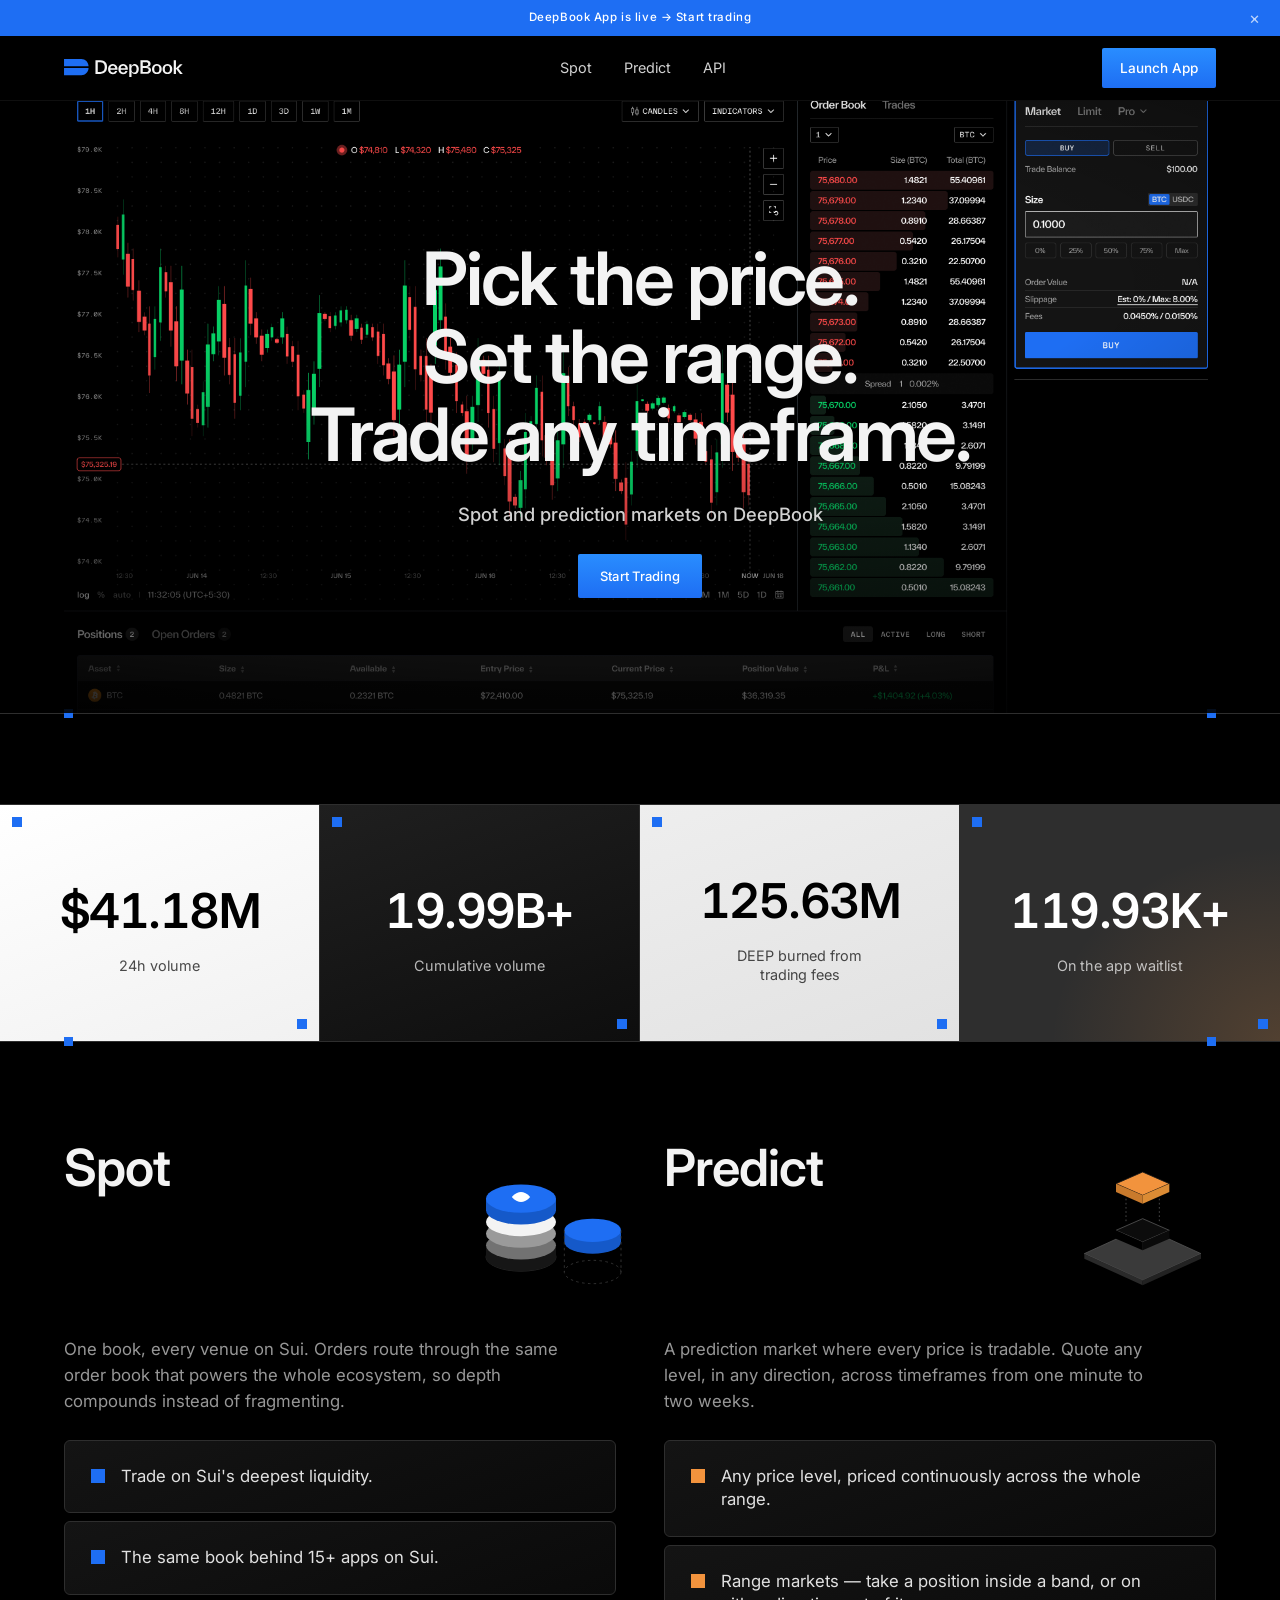
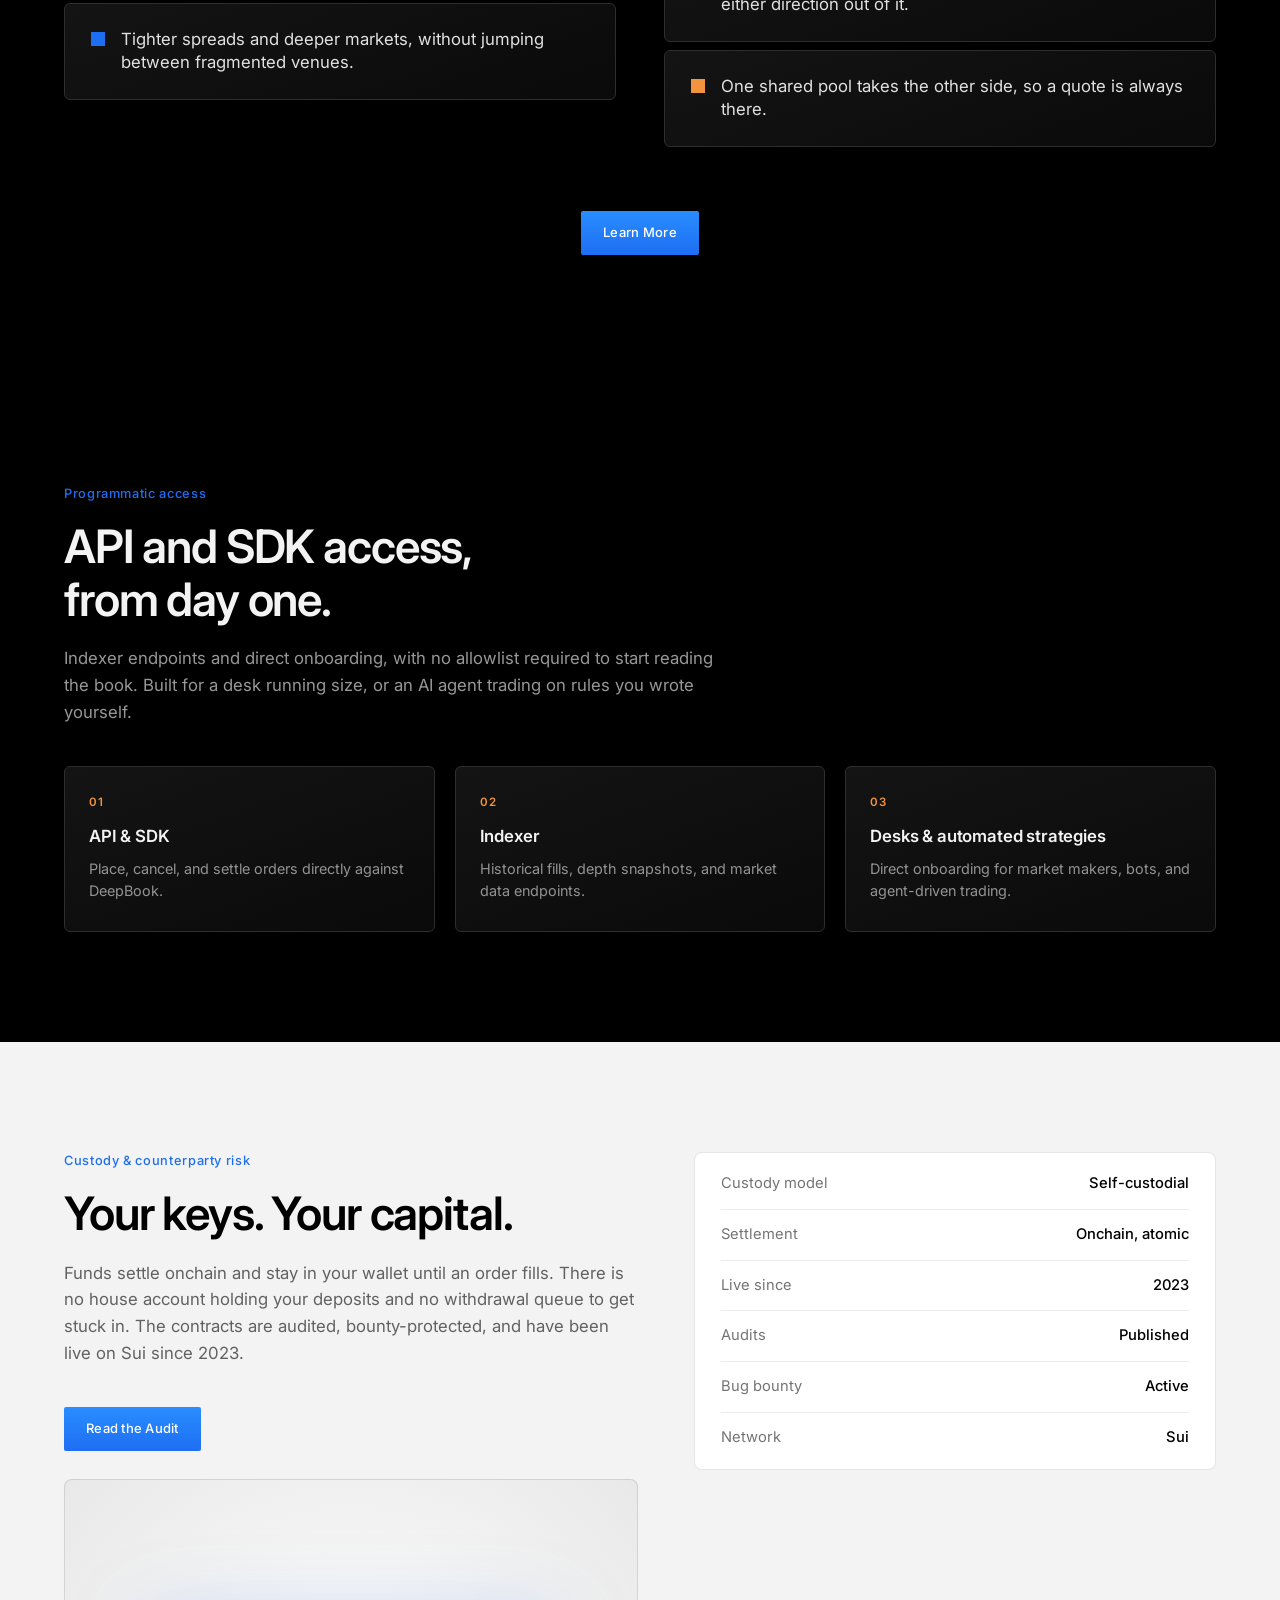
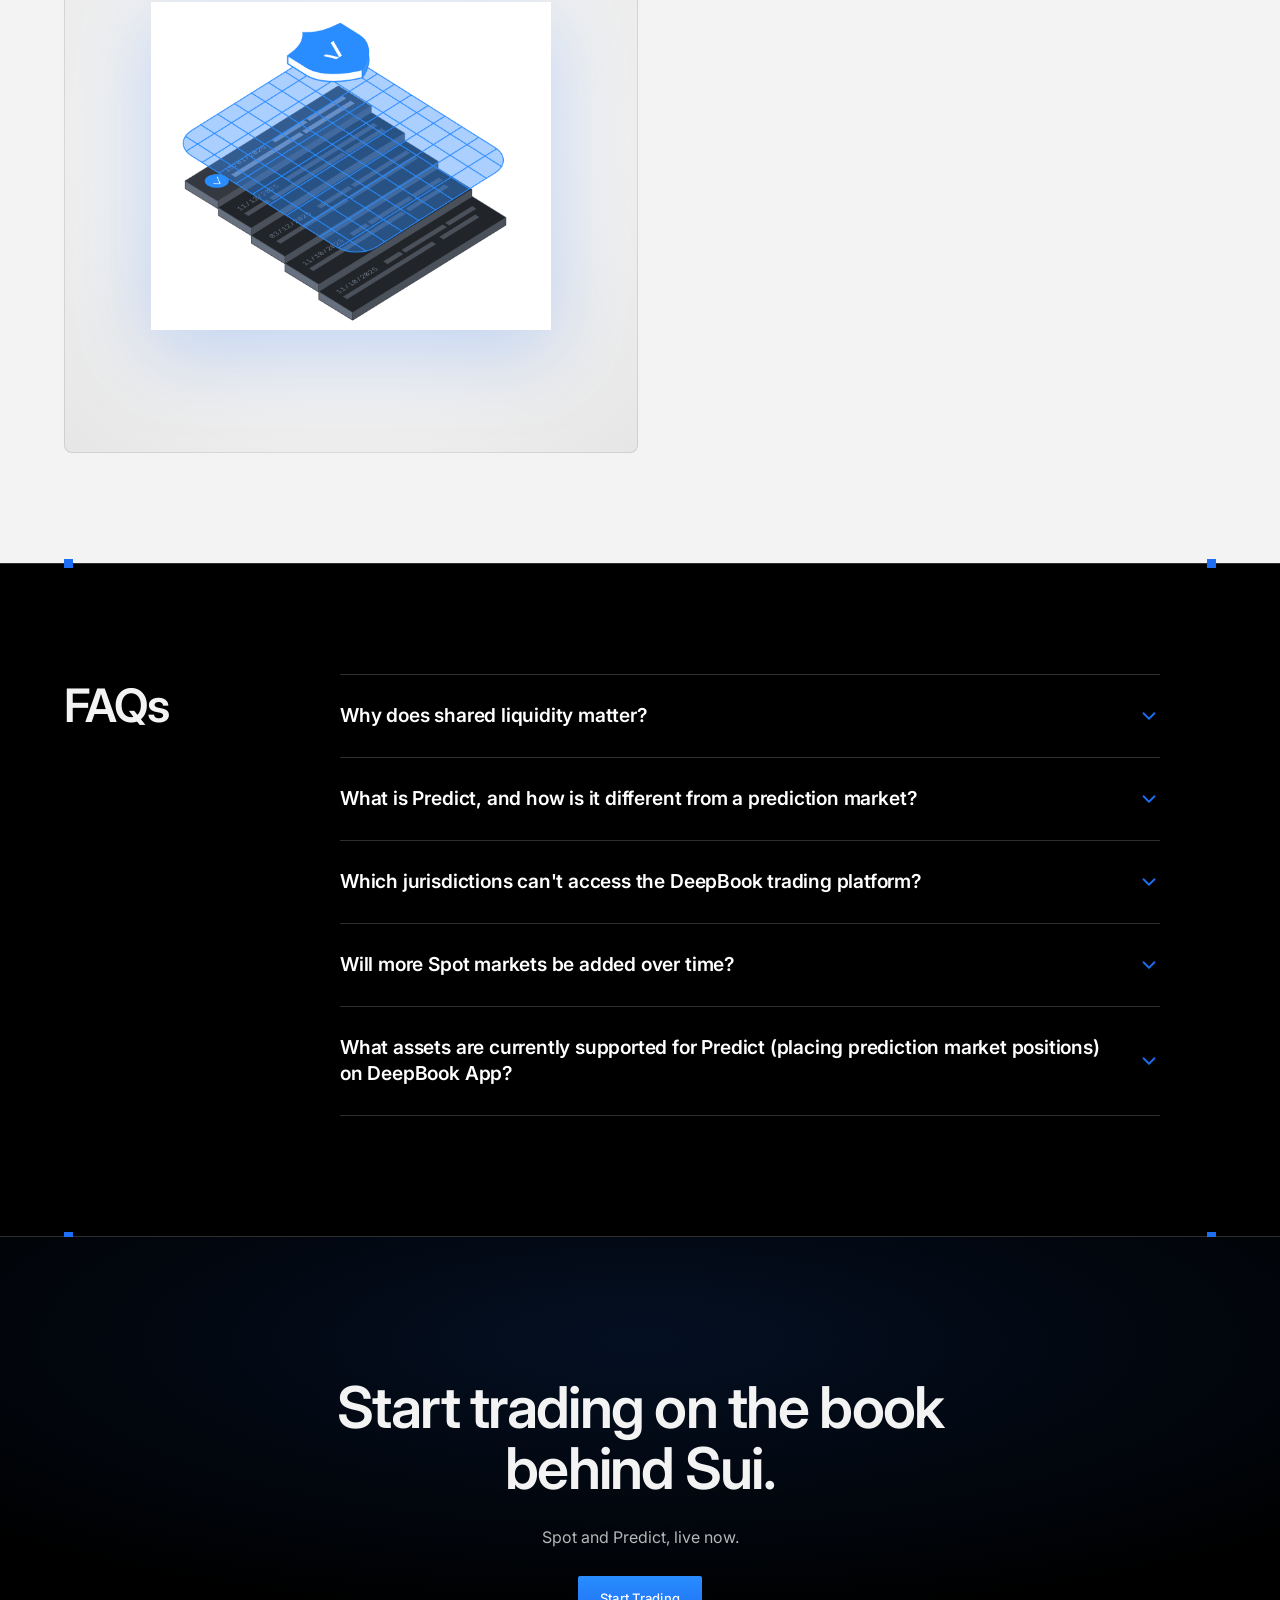
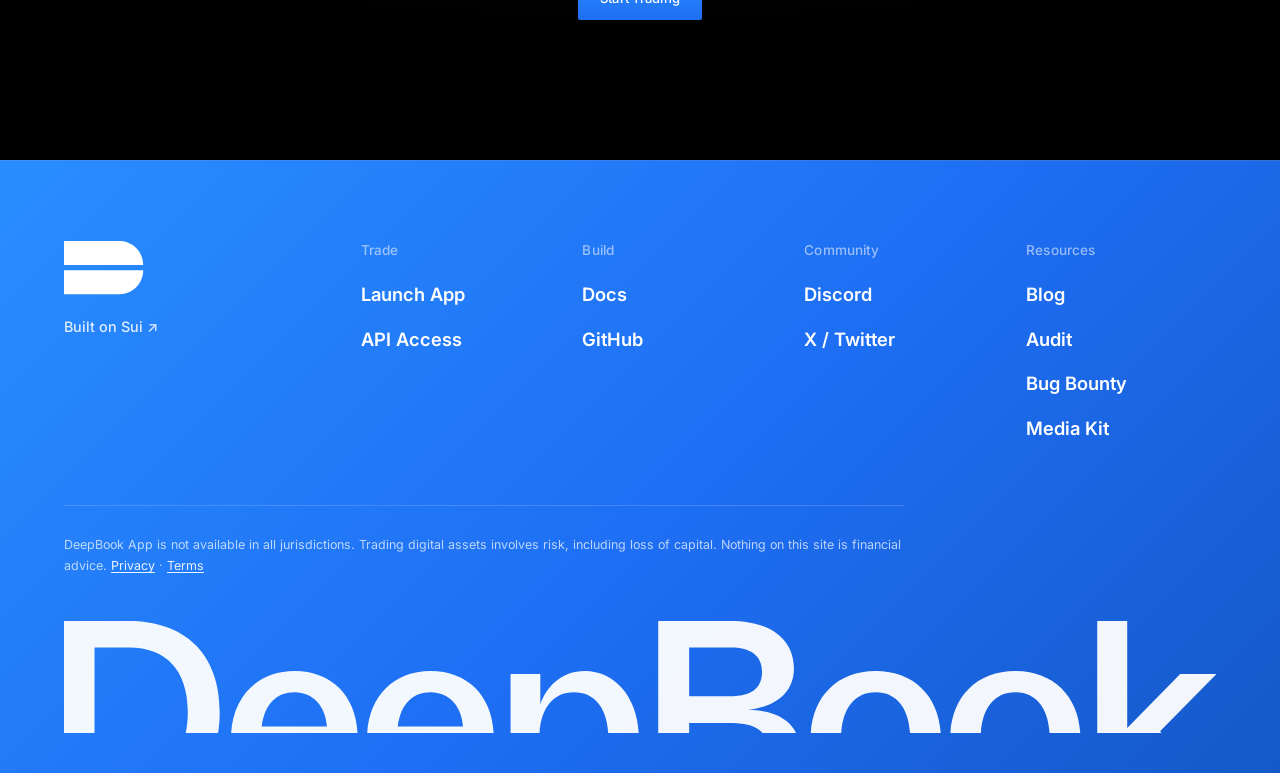
==== commit d05ee7d4: "Footer: add Bug Bounty + Media Kit to Resources, move it to the rightmost column - Resources column " ====
--- a/index.html
+++ b/index.html
@@ -755,12 +755,16 @@
         <div class="f-col"><h4>Build</h4><ul>
           <li><a href="https://docs.sui.io/onchain-finance/deepbookv3/deepbook" target="_blank" rel="noopener">Docs</a></li>
           <li><a href="https://github.com/MystenLabs/deepbookv3" target="_blank" rel="noopener">GitHub</a></li></ul></div>
-        <div class="f-col" id="footer-resources"><h4>Resources</h4><ul>
-          <li><a href="#">Blog</a></li>
-          <li><a href="https://github.com/sui-foundation/security-audits/blob/main/docs/deepbook_v3_audit_final.pdf" target="_blank" rel="noopener">Audit</a></li></ul></div>
         <div class="f-col"><h4>Community</h4><ul>
           <li><a href="https://discord.com/invite/deepbook" target="_blank" rel="noopener">Discord</a></li>
           <li><a href="https://x.com/DeepBookonSui" target="_blank" rel="noopener">X / Twitter</a></li></ul></div>
+        <!-- Bug Bounty href stripped of its Cloudflare __cf_chl_tk challenge token — that
+             token is single-use and tied to one verification session, not a stable link. -->
+        <div class="f-col" id="footer-resources"><h4>Resources</h4><ul>
+          <li><a href="#">Blog</a></li>
+          <li><a href="https://github.com/sui-foundation/security-audits/blob/main/docs/deepbook_v3_audit_final.pdf" target="_blank" rel="noopener">Audit</a></li>
+          <li><a href="https://hackenproof.com/programs/sui-protocol" target="_blank" rel="noopener">Bug Bounty</a></li>
+          <li><a href="https://live.standards.site/deepbook-media-kit" target="_blank" rel="noopener">Media Kit</a></li></ul></div>
       </div>
     </div>
     <!-- FLAG 8: Legal copy is placeholder. Jurisdiction matrix is unresolved; Legal supplies final wording before publish. -->
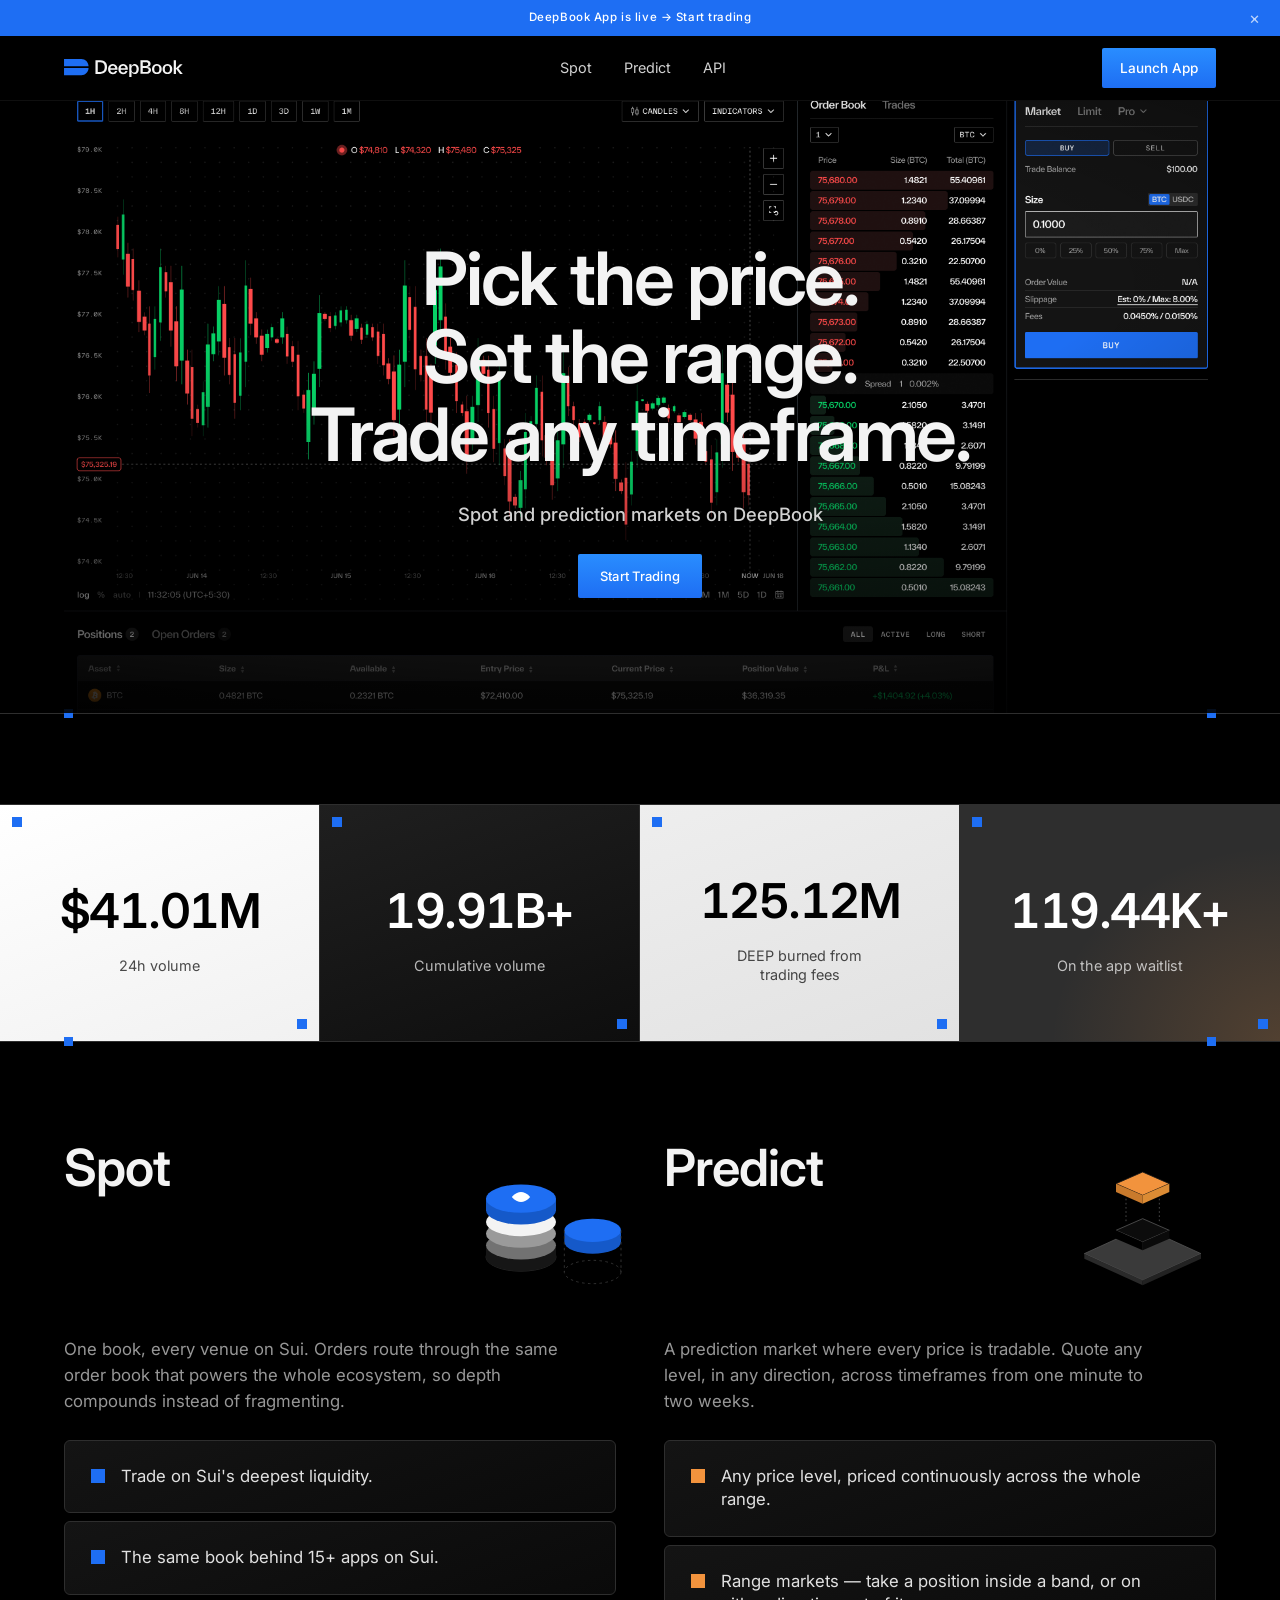
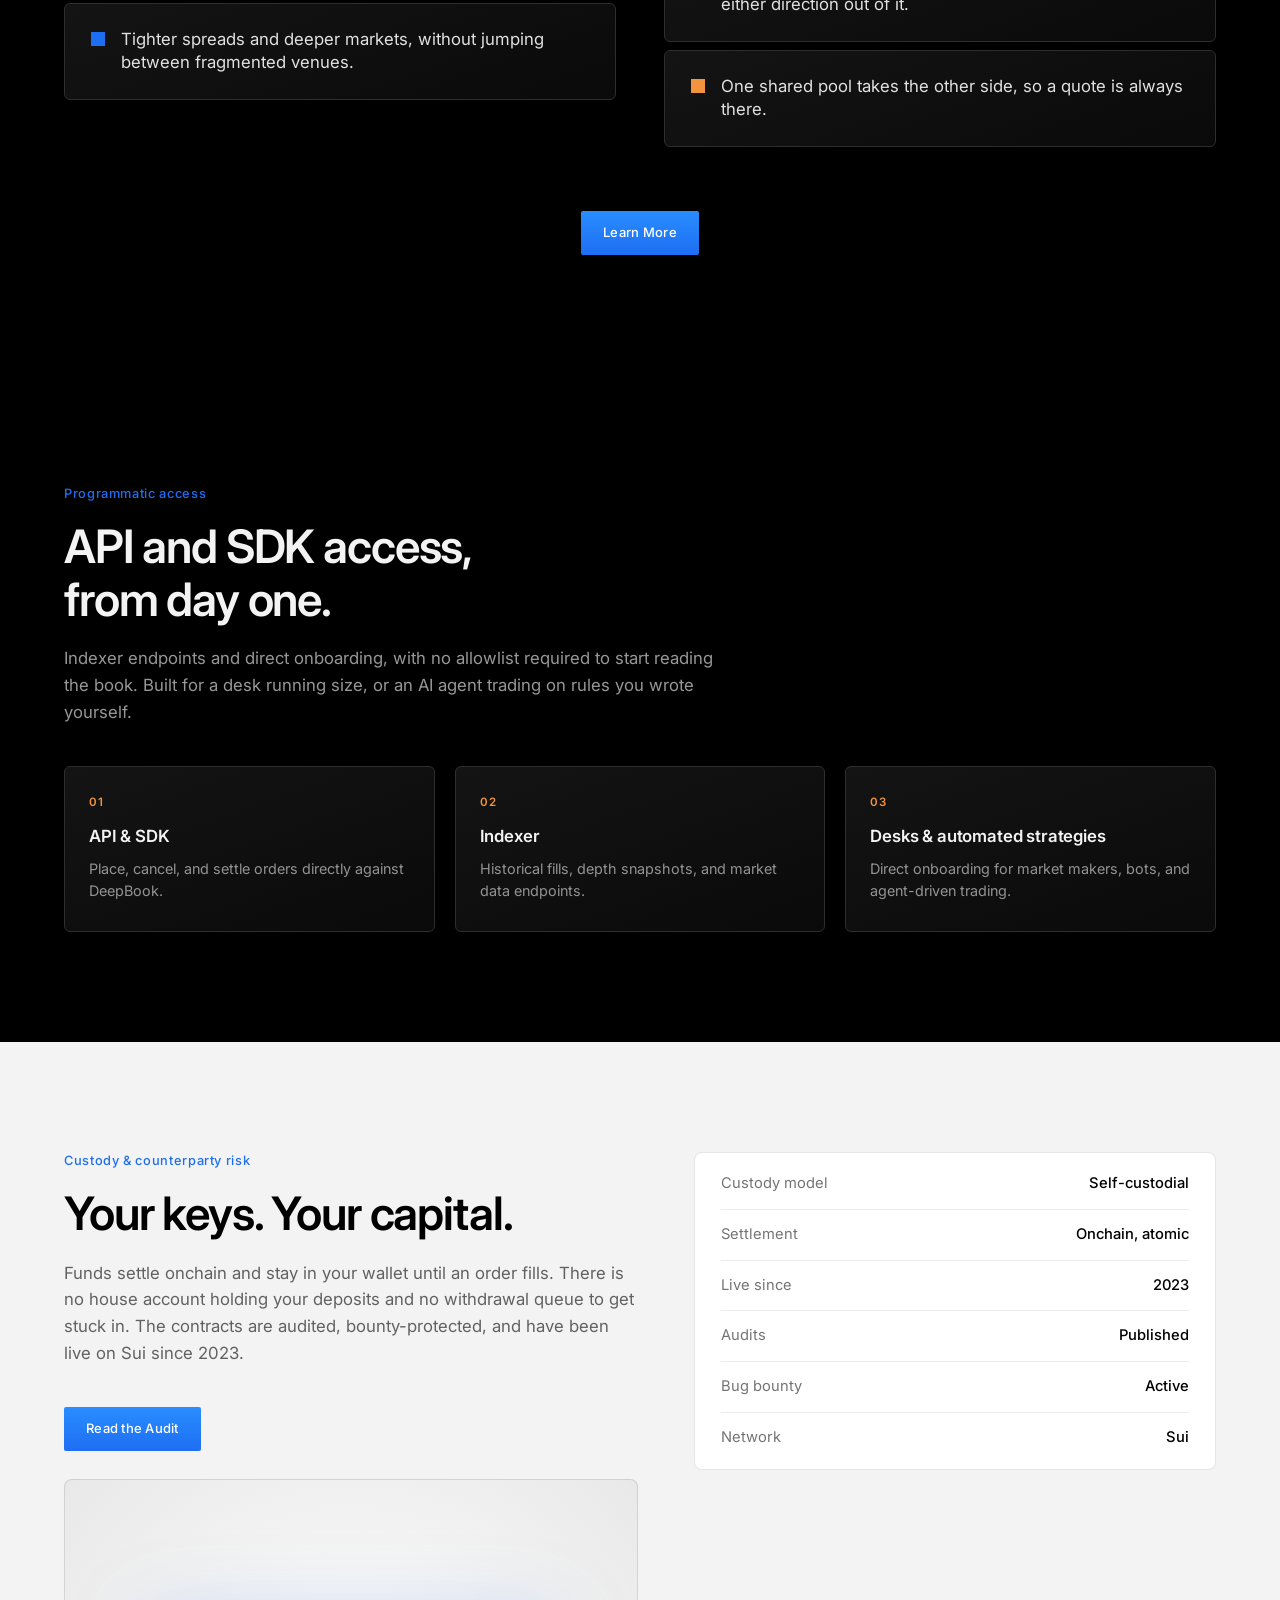
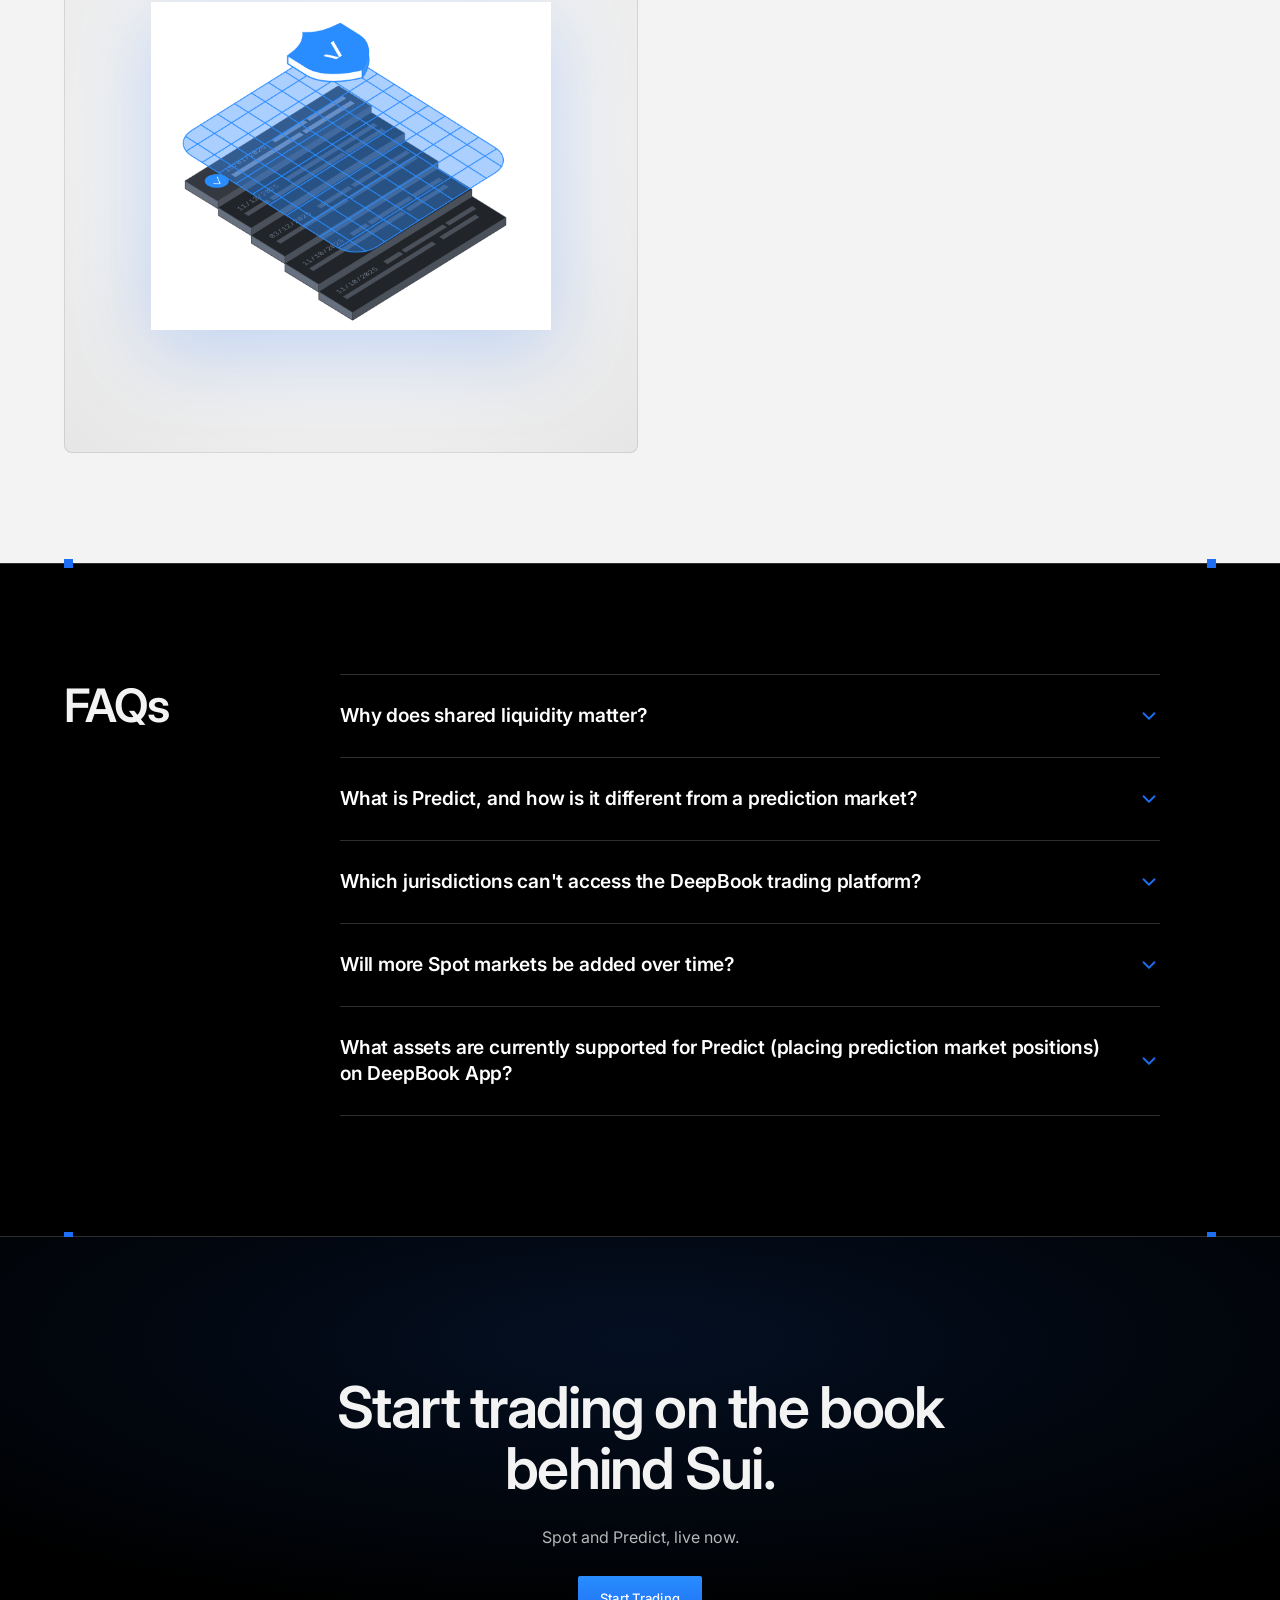
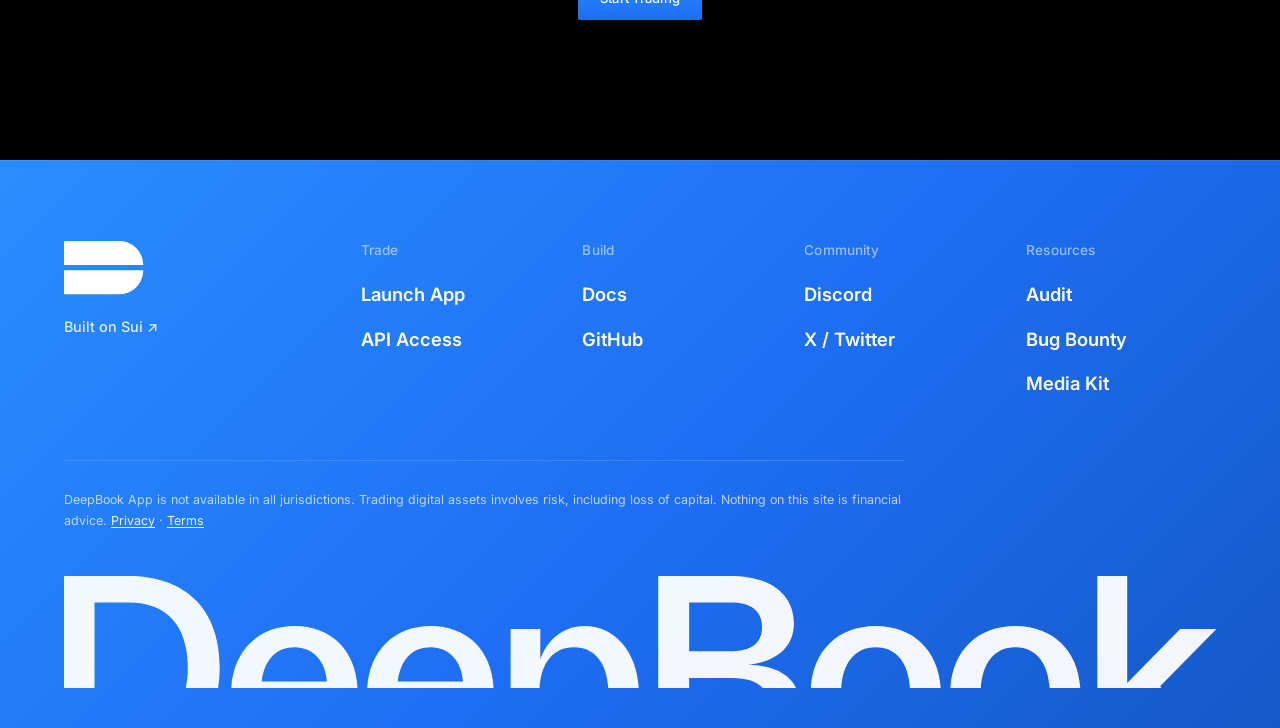
==== commit 3704539e: "Remove Blog; add real Privacy Policy and Terms of Use subpages - Footer: removed the Blog placeholde" ====
--- a/index.html
+++ b/index.html
@@ -759,9 +759,9 @@
           <li><a href="https://discord.com/invite/deepbook" target="_blank" rel="noopener">Discord</a></li>
           <li><a href="https://x.com/DeepBookonSui" target="_blank" rel="noopener">X / Twitter</a></li></ul></div>
         <!-- Bug Bounty href stripped of its Cloudflare __cf_chl_tk challenge token — that
-             token is single-use and tied to one verification session, not a stable link. -->
+             token is single-use and tied to one verification session, not a stable link.
+             Blog removed per Shane — no blog page/section exists. -->
         <div class="f-col" id="footer-resources"><h4>Resources</h4><ul>
-          <li><a href="#">Blog</a></li>
           <li><a href="https://github.com/sui-foundation/security-audits/blob/main/docs/deepbook_v3_audit_final.pdf" target="_blank" rel="noopener">Audit</a></li>
           <li><a href="https://hackenproof.com/programs/sui-protocol" target="_blank" rel="noopener">Bug Bounty</a></li>
           <li><a href="https://live.standards.site/deepbook-media-kit" target="_blank" rel="noopener">Media Kit</a></li></ul></div>
@@ -770,7 +770,7 @@
     <!-- FLAG 8: Legal copy is placeholder. Jurisdiction matrix is unresolved; Legal supplies final wording before publish. -->
     <div class="disclosure">
       DeepBook App is not available in all jurisdictions. Trading digital assets involves risk, including loss of capital. Nothing on this site is financial advice.
-      <a href="#">Privacy</a> &middot; <a href="#">Terms</a>
+      <a href="privacy-policy.html">Privacy</a> &middot; <a href="terms-of-use.html">Terms</a>
     </div>
     <div class="footer-word">
       <svg viewBox="0 0 1440 140" fill="none"><path d="M650.848 62.6484C690.115 62.6486 718.592 97.7198 718.592 146.879C718.592 196.038 690.415 231.409 650.848 231.409C626.268 231.409 604.685 215.523 595.393 193.341V286.564H558.224V66.2461H595.393V104.314C602.886 82.7323 621.472 62.6484 650.848 62.6484ZM288.193 62.6484C335.854 62.6484 367.028 95.622 367.028 145.98C367.028 149.577 366.728 153.773 366.129 157.97H246.827C249.825 189.144 265.712 205.031 288.493 205.031C309.176 205.031 319.667 195.739 325.362 180.151H363.432C353.24 214.623 325.962 231.409 288.193 231.409C238.734 231.409 208.759 196.038 208.759 146.879C208.759 97.4199 239.634 62.6485 288.193 62.6484ZM458.279 62.6484C505.94 62.6484 537.114 95.622 537.114 145.98C537.114 149.577 536.815 153.774 536.216 157.97H416.914C419.912 189.144 435.798 205.031 458.579 205.031C479.262 205.031 489.754 195.739 495.449 180.151H533.518C523.326 214.623 496.048 231.409 458.279 231.409C408.82 231.409 378.845 196.038 378.845 146.879C378.845 97.42 409.72 62.6486 458.279 62.6484ZM1014.54 62.6484C1064.6 62.6486 1096.07 97.1203 1096.07 146.879C1096.07 196.937 1064.6 231.409 1014.54 231.409C964.78 231.409 933.306 196.938 933.306 146.879C933.306 97.1202 964.78 62.6484 1014.54 62.6484ZM1189.02 62.6484C1239.07 62.6484 1270.55 97.1202 1270.55 146.879C1270.55 196.938 1239.07 231.409 1189.02 231.409C1139.26 231.409 1107.78 196.938 1107.78 146.879C1107.78 97.1202 1139.26 62.6485 1189.02 62.6484ZM80.418 0C148.762 1.15183e-06 194.624 38.3687 194.624 113.906C194.624 189.144 148.762 227.812 80.418 227.812H-0.515625V0H80.418ZM832.393 0C889.645 0.000153578 912.426 27.5779 912.426 59.3516C912.426 90.226 888.445 107.612 855.173 110.909C896.539 112.408 920.22 129.793 920.22 164.265C920.22 204.731 889.345 227.812 832.991 227.812H742.766V0H832.393ZM1329.02 133.69L1395.27 66.2461H1440.53L1370.09 137.887L1443.53 227.812H1397.96L1329.02 142.982V227.812H1291.55V0H1329.02V133.69ZM637.358 89.0273C609.781 89.0274 594.194 111.508 594.194 146.879C594.194 182.549 609.781 205.031 637.358 205.031C665.235 205.031 680.522 182.549 680.522 146.879C680.522 111.508 665.235 89.0273 637.358 89.0273ZM1014.54 89.0273C986.962 89.0273 971.374 111.508 971.374 146.879C971.374 182.549 986.962 205.031 1014.54 205.031C1042.42 205.031 1057.7 182.549 1057.7 146.879C1057.7 111.508 1042.42 89.0276 1014.54 89.0273ZM1189.02 89.0273C1161.44 89.0275 1145.85 111.508 1145.85 146.879C1145.85 182.549 1161.44 205.031 1189.02 205.031C1216.89 205.031 1232.18 182.549 1232.18 146.879C1232.18 111.508 1216.89 89.0273 1189.02 89.0273ZM38.1523 194.54H81.3174C127.779 194.54 154.757 166.063 154.757 113.906C154.757 62.0492 127.779 33.2735 81.3174 33.2734H38.1523V194.54ZM781.435 194.54H834.79C865.365 194.54 880.352 182.85 880.353 160.968C880.353 139.086 865.365 127.396 834.79 127.396H781.435V194.54ZM288.193 89.0273C266.311 89.0274 251.024 102.816 247.127 131.892H328.66C326.862 106.113 311.274 89.0273 288.193 89.0273ZM458.279 89.0273C436.398 89.0275 421.111 102.816 417.214 131.892H498.746C496.948 106.113 481.36 89.0273 458.279 89.0273ZM781.435 94.123H833.291C858.17 94.123 872.559 84.8304 872.559 63.8477C872.559 43.1648 858.17 33.2734 833.291 33.2734H781.435V94.123Z" fill="white"/></svg>
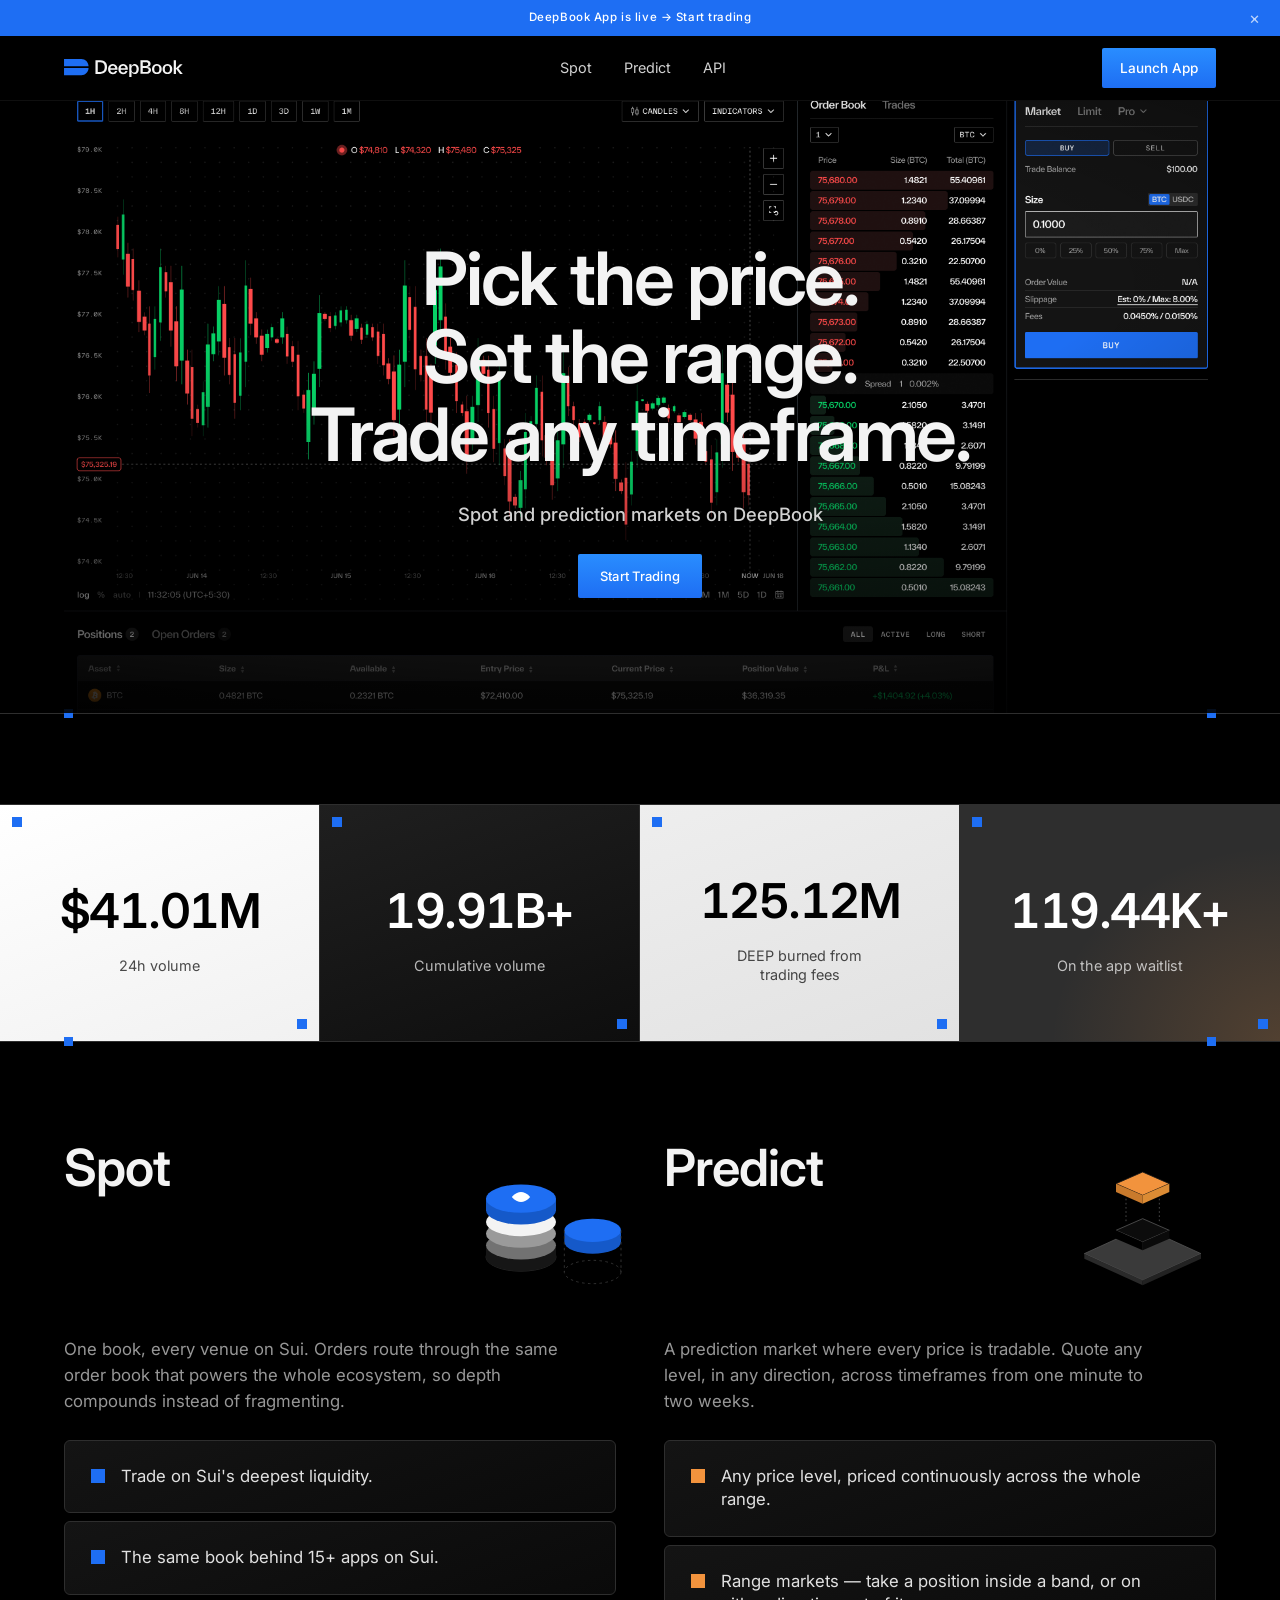
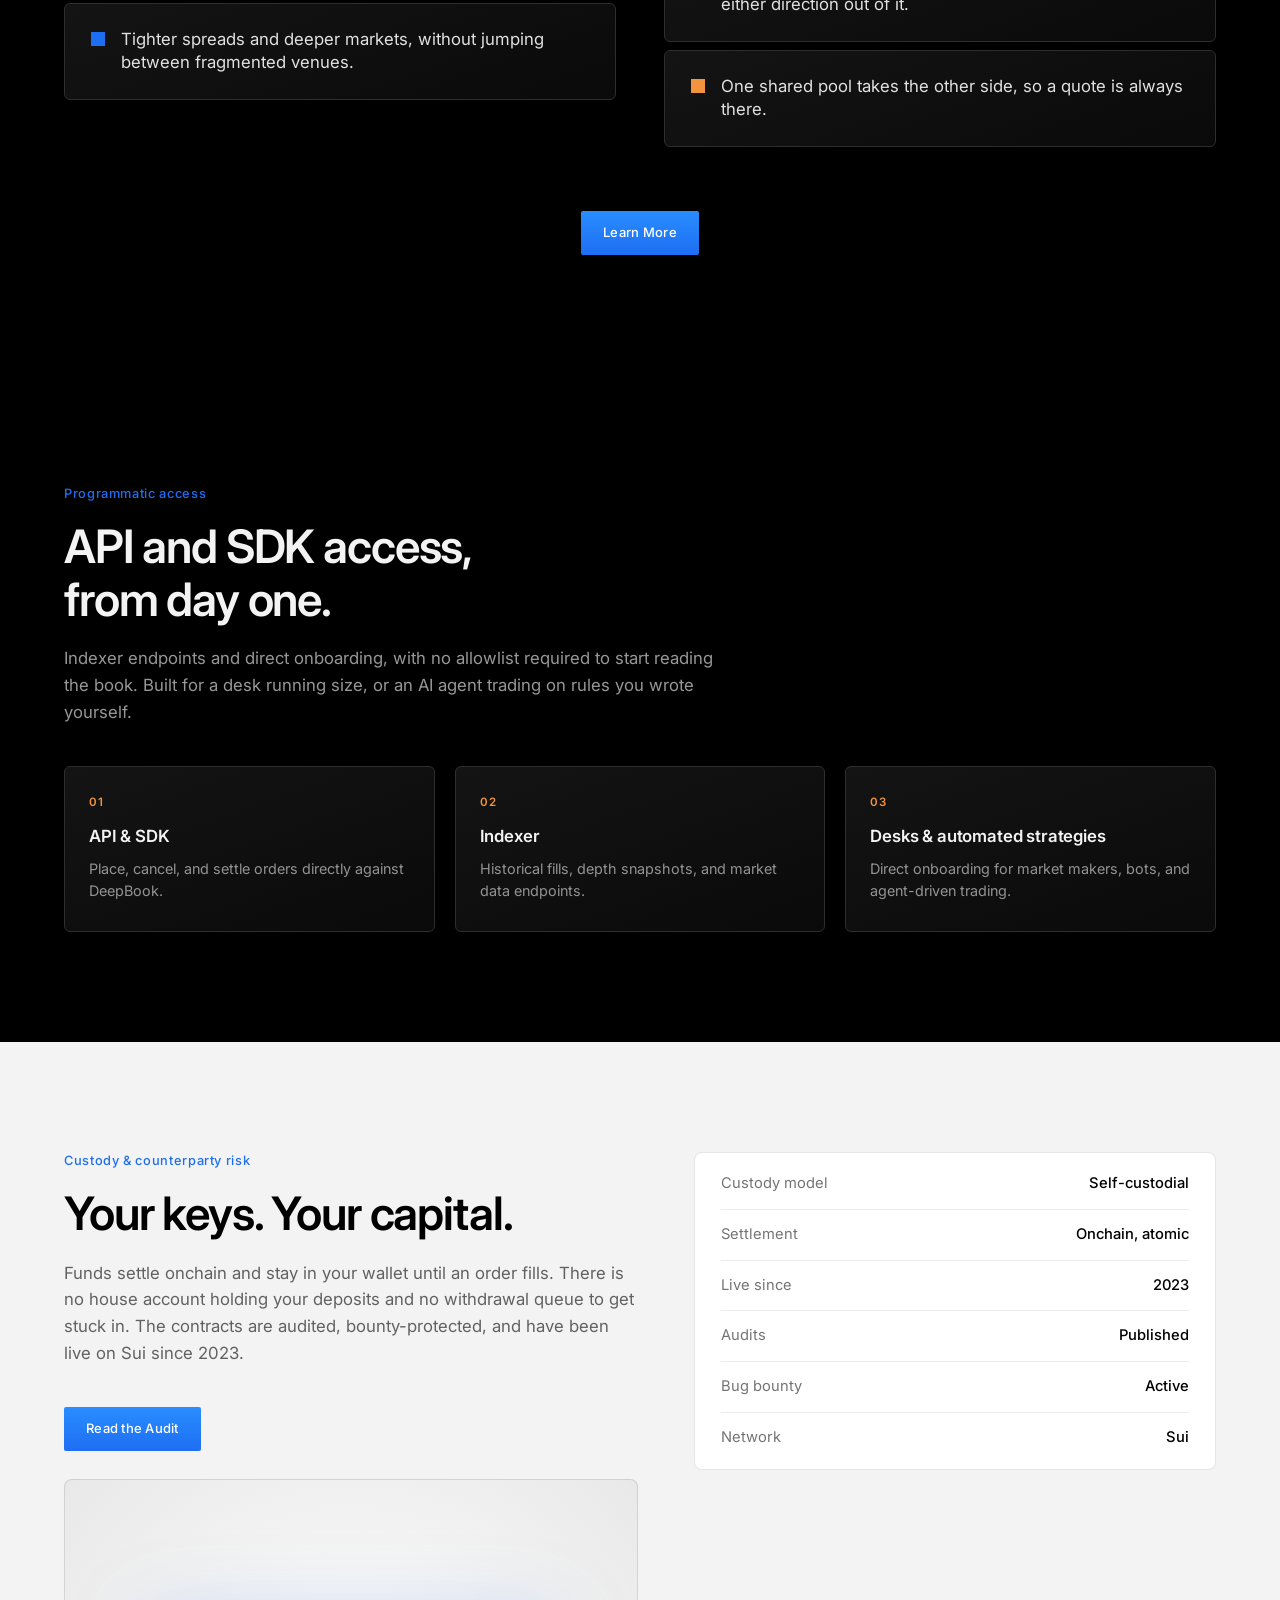
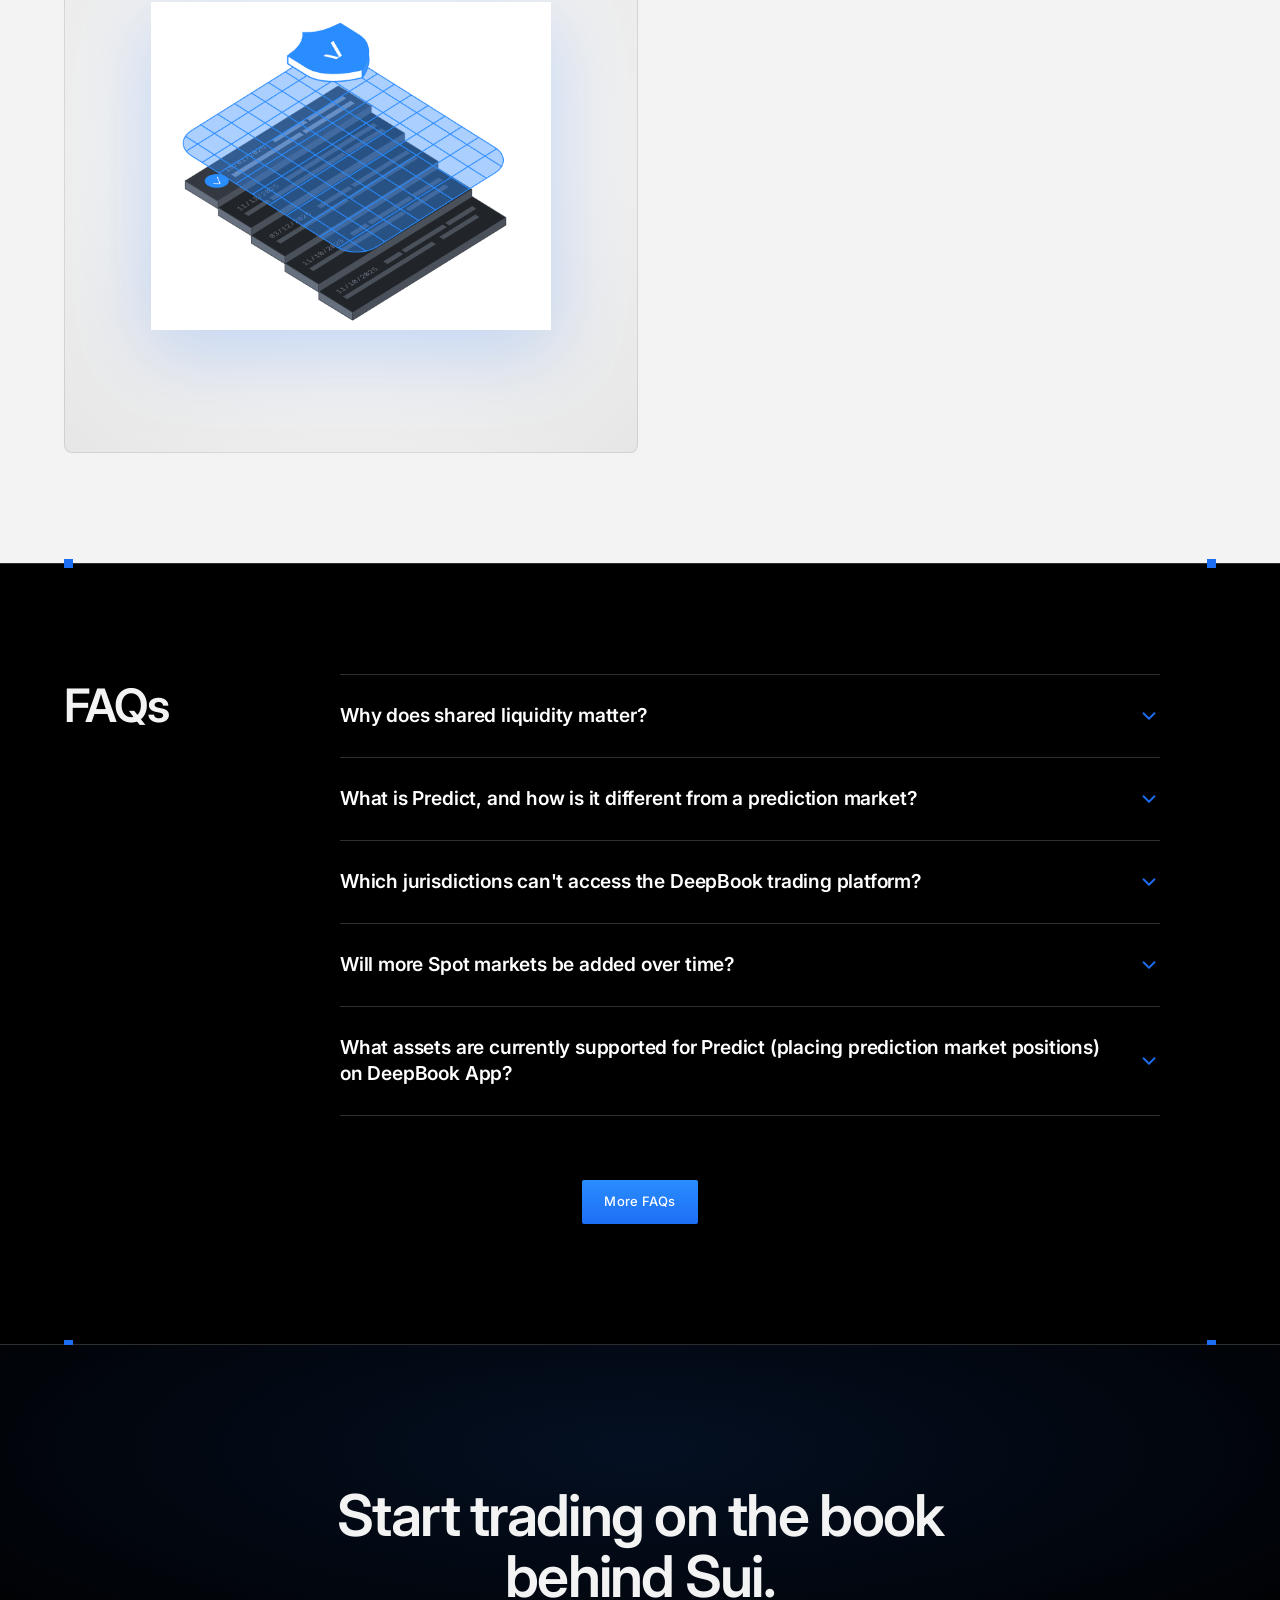
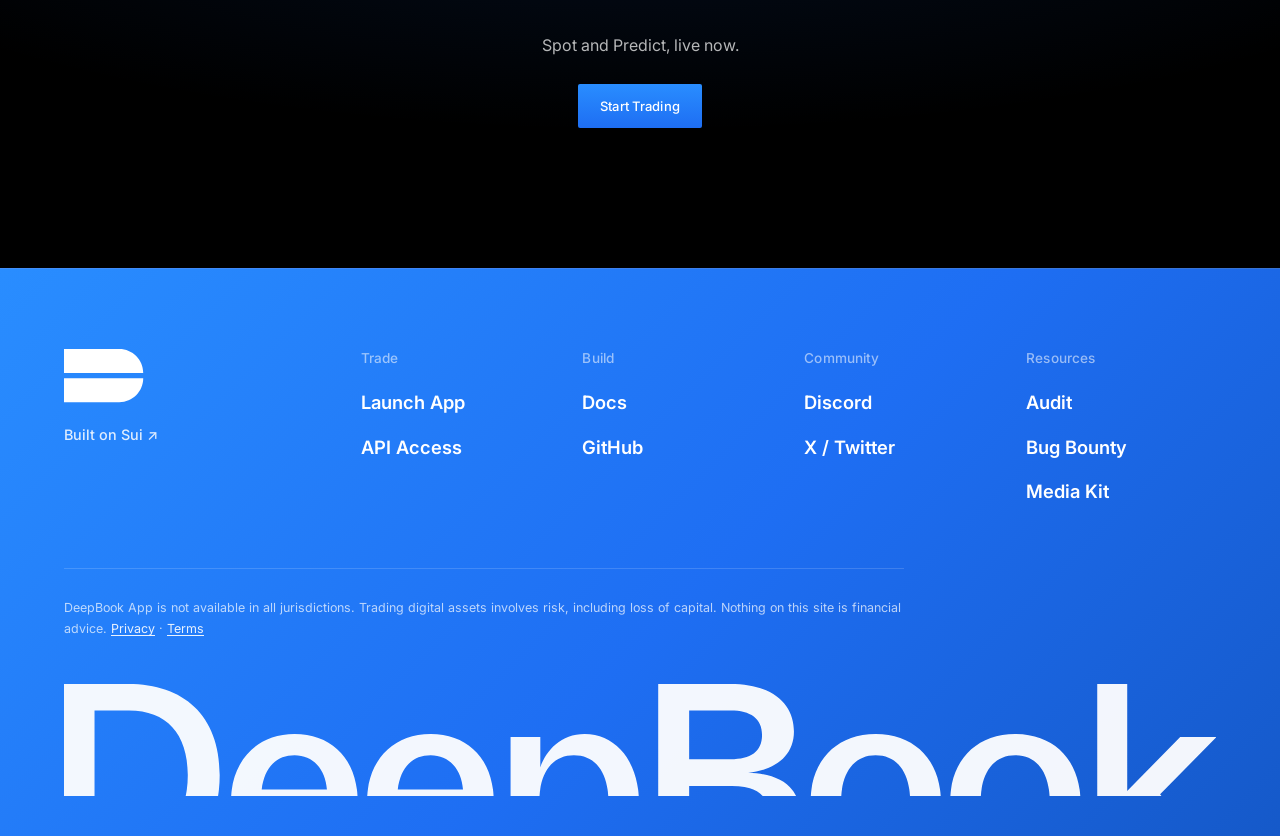
==== commit 97cbd3da: "Add Help Center page, linked from a 'More FAQs' CTA under the homepage FAQs - New help-center.html: " ====
--- a/index.html
+++ b/index.html
@@ -724,6 +724,9 @@
       </div>
     </div>
     </div>
+    <div class="learn-more-wrap">
+      <a href="help-center.html" class="btn btn--blue">More FAQs</a>
+    </div>
   </div>
 </section>
 
